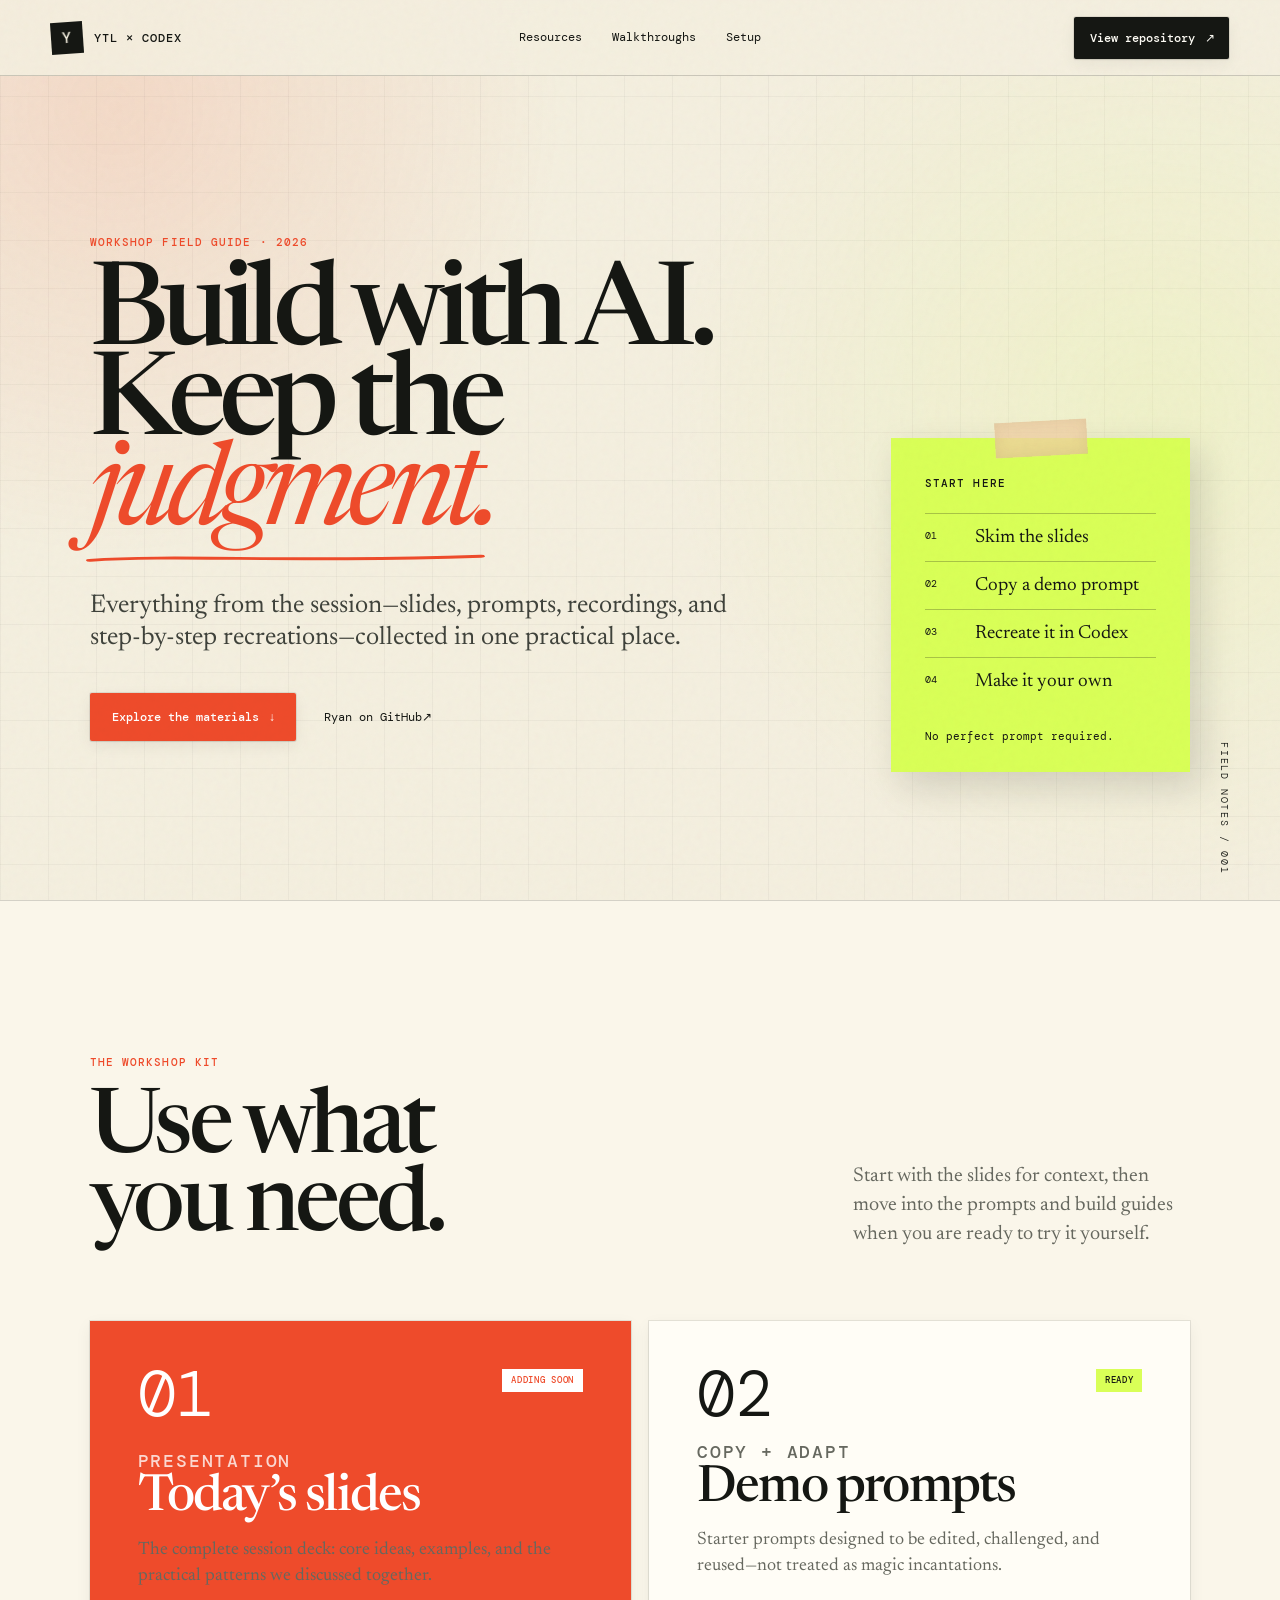
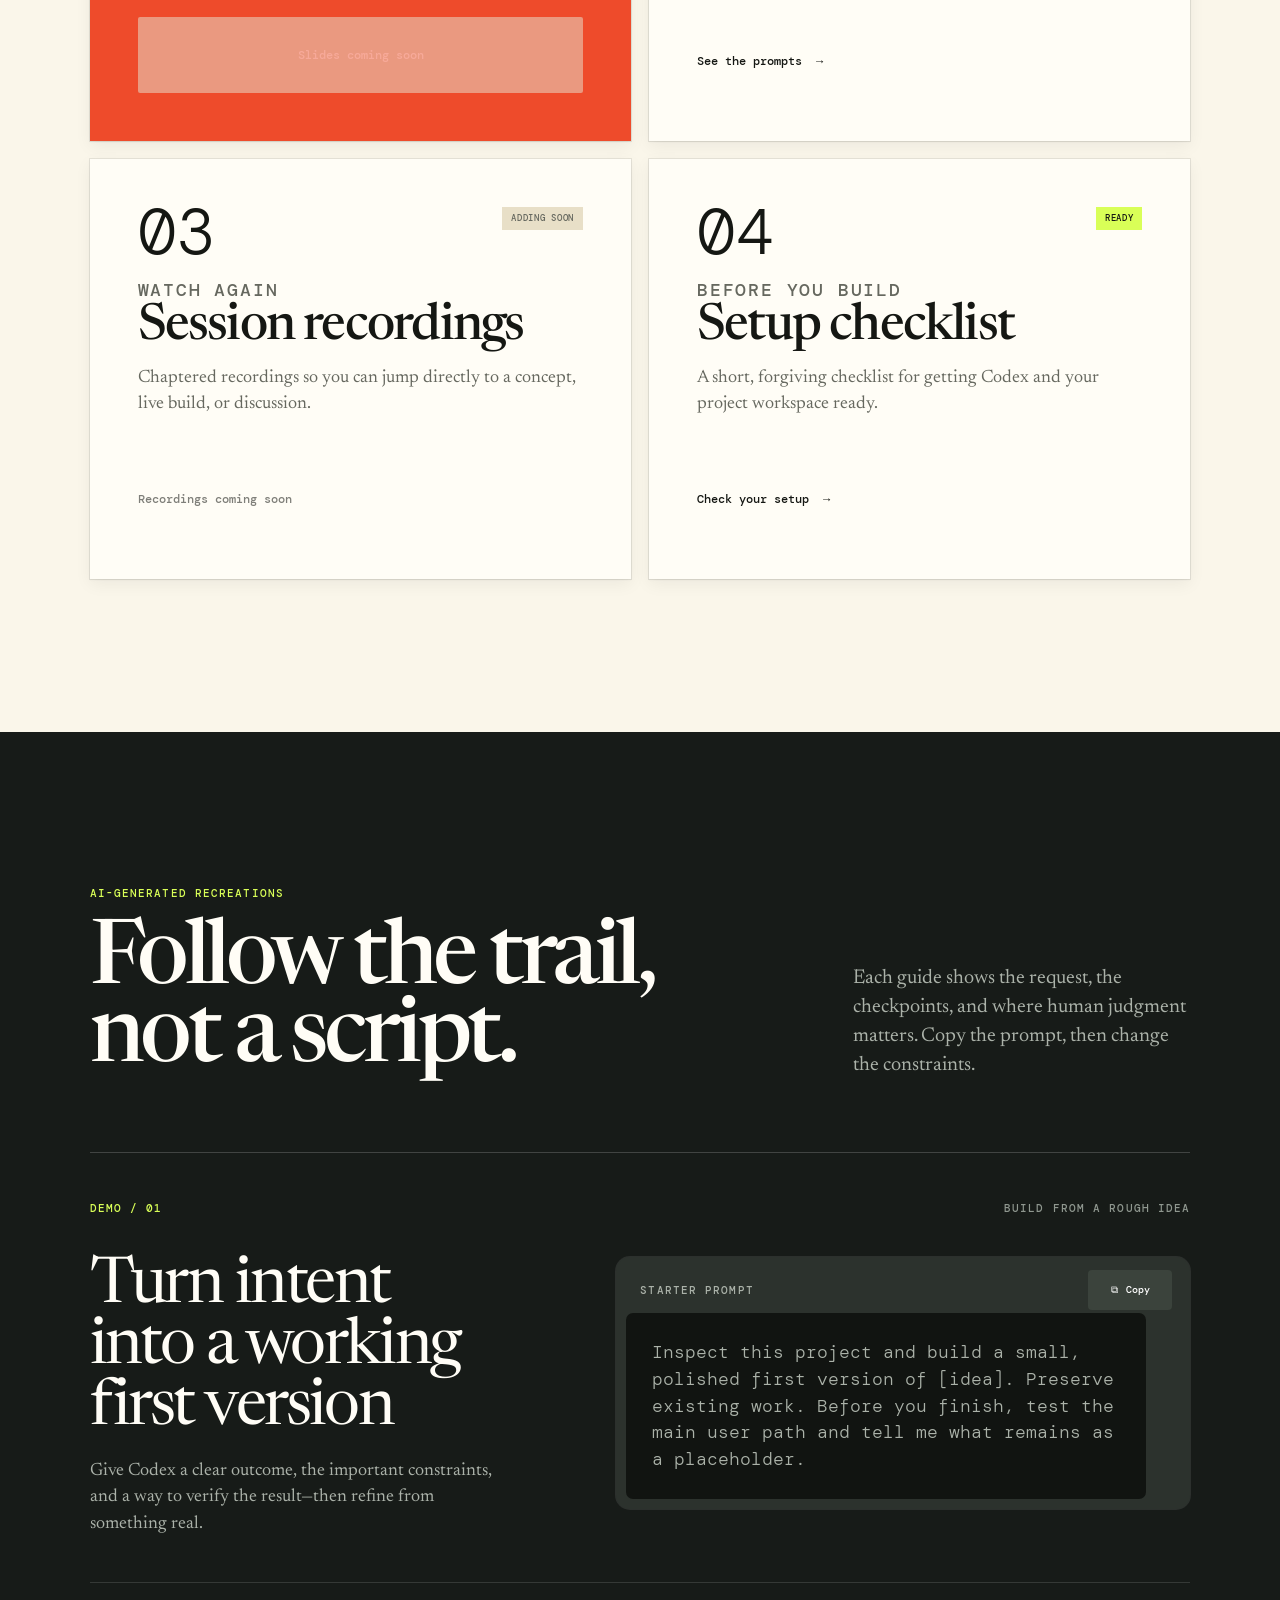
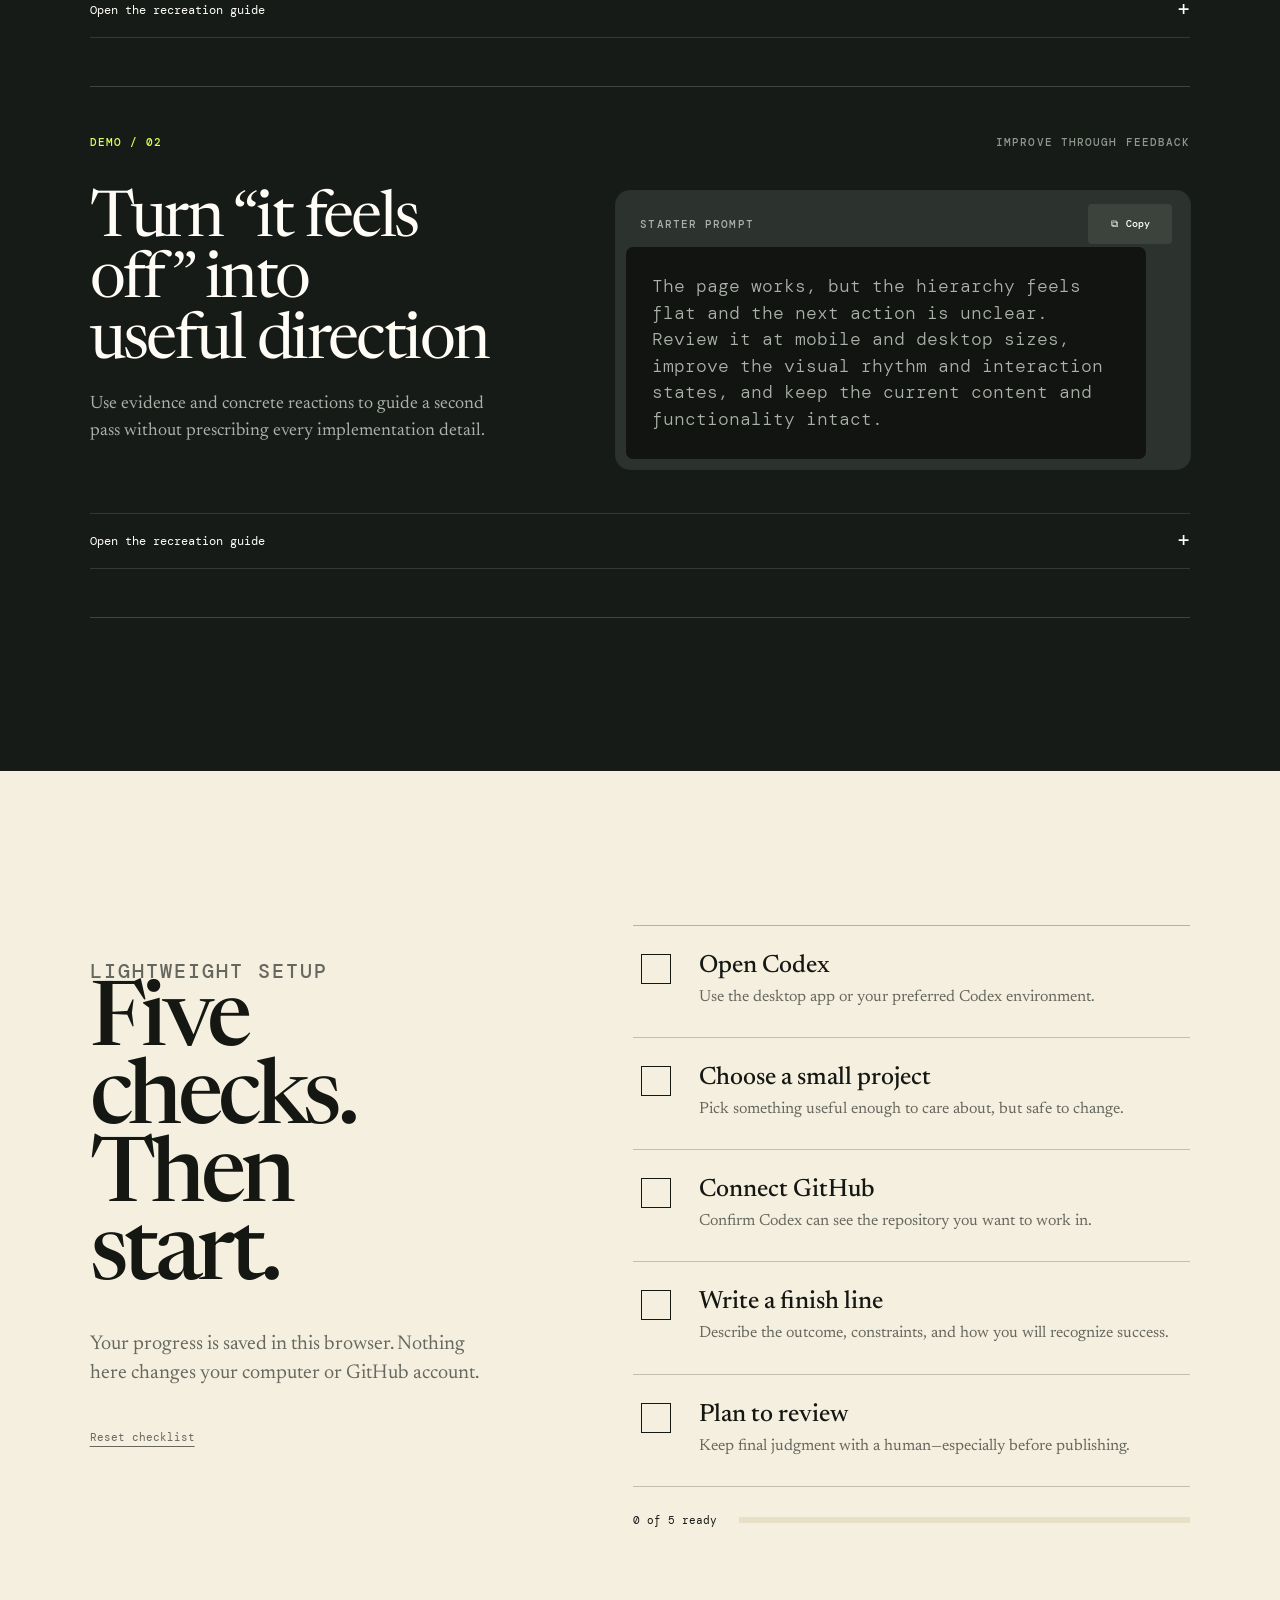
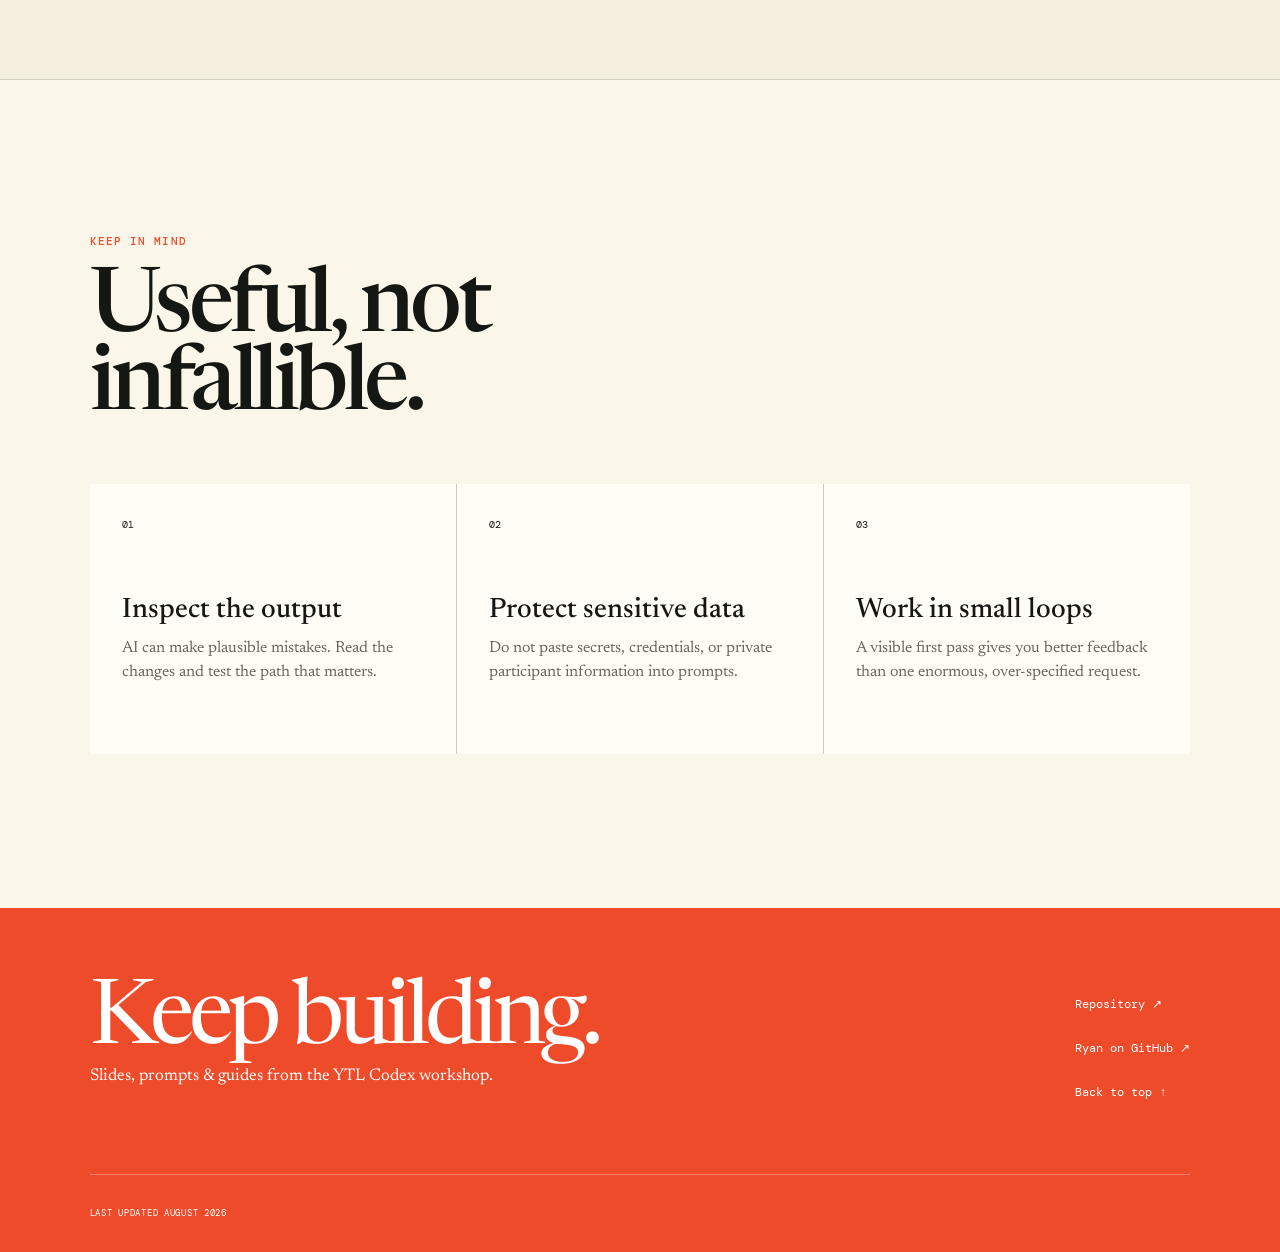
==== index.html @ e5cfec80 "Publish workshop resource hub Add the responsive GitHub Pages site, interactive tutorial guides, set" ====
<!doctype html>
<html lang="en">
  <head>
    <meta charset="utf-8" />
    <meta name="viewport" content="width=device-width, initial-scale=1" />
    <meta name="theme-color" content="#f4efdf" />
    <meta
      name="description"
      content="Slides, prompts, recordings, and AI-generated walkthroughs from the YTL Codex workshop."
    />
    <meta property="og:title" content="YTL × Codex — Workshop Field Guide" />
    <meta
      property="og:description"
      content="Everything from the workshop, collected in one practical field guide."
    />
    <meta property="og:type" content="website" />
    <title>YTL × Codex — Workshop Field Guide</title>
    <link rel="preconnect" href="https://fonts.googleapis.com" />
    <link rel="preconnect" href="https://fonts.gstatic.com" crossorigin />
    <link
      href="https://fonts.googleapis.com/css2?family=DM+Mono:wght@300;400;500&family=Newsreader:opsz,wght@6..72,400;6..72,500;6..72,600&display=swap"
      rel="stylesheet"
    />
    <link rel="stylesheet" href="styles.css" />
    <script src="script.js" defer></script>
  </head>
  <body>
    <a class="skip-link" href="#main">Skip to resources</a>
    <div class="grain" aria-hidden="true"></div>

    <header class="site-header">
      <a class="wordmark" href="#top" aria-label="YTL Codex workshop home">
        <span class="wordmark-mark" aria-hidden="true">Y</span>
        <span>YTL × CODEX</span>
      </a>
      <nav aria-label="Primary navigation">
        <a href="#resources">Resources</a>
        <a href="#walkthroughs">Walkthroughs</a>
        <a href="#setup">Setup</a>
      </nav>
      <a
        class="button button-small button-ink"
        href="https://github.com/kairosiann/ytl-chatgpt-tutorial"
        target="_blank"
        rel="noreferrer"
      >
        View repository <span aria-hidden="true">↗</span>
      </a>
    </header>

    <main id="main">
      <section class="hero" id="top" aria-labelledby="hero-title">
        <div class="hero-copy">
          <p class="eyebrow reveal">Workshop field guide · 2026</p>
          <h1 id="hero-title" class="reveal reveal-delay-1">
            Build with AI.<br />Keep the <em>judgment.</em>
          </h1>
          <p class="hero-intro reveal reveal-delay-2">
            Everything from the session—slides, prompts, recordings, and
            step-by-step recreations—collected in one practical place.
          </p>
          <div class="hero-actions reveal reveal-delay-3">
            <a class="button button-accent" href="#resources">
              Explore the materials <span aria-hidden="true">↓</span>
            </a>
            <a
              class="text-link"
              href="https://github.com/kairosiann"
              target="_blank"
              rel="noreferrer"
            >
              Ryan on GitHub <span aria-hidden="true">↗</span>
            </a>
          </div>
        </div>

        <aside class="hero-note reveal reveal-delay-2" aria-label="How to use this guide">
          <div class="tape" aria-hidden="true"></div>
          <p class="note-label">Start here</p>
          <ol>
            <li><span>01</span> Skim the slides</li>
            <li><span>02</span> Copy a demo prompt</li>
            <li><span>03</span> Recreate it in Codex</li>
            <li><span>04</span> Make it your own</li>
          </ol>
          <p class="note-foot">No perfect prompt required.</p>
        </aside>
      </section>

      <section class="resource-section section" id="resources" aria-labelledby="resources-title">
        <div class="section-heading">
          <div>
            <p class="eyebrow">The workshop kit</p>
            <h2 id="resources-title">Use what you need.</h2>
          </div>
          <p>
            Start with the slides for context, then move into the prompts and
            build guides when you are ready to try it yourself.
          </p>
        </div>

        <div class="resource-grid">
          <article class="resource-card resource-card-featured">
            <div class="card-topline">
              <span class="resource-number">01</span>
              <span class="status status-soon">Adding soon</span>
            </div>
            <div>
              <p class="card-kicker">Presentation</p>
              <h3>Today’s slides</h3>
              <p>
                The complete session deck: core ideas, examples, and the
                practical patterns we discussed together.
              </p>
            </div>
            <span class="button button-disabled" aria-disabled="true">
              Slides coming soon
            </span>
          </article>

          <article class="resource-card">
            <div class="card-topline">
              <span class="resource-number">02</span>
              <span class="status status-ready">Ready</span>
            </div>
            <div>
              <p class="card-kicker">Copy + adapt</p>
              <h3>Demo prompts</h3>
              <p>
                Starter prompts designed to be edited, challenged, and reused—not
                treated as magic incantations.
              </p>
            </div>
            <a class="card-link" href="#walkthroughs">
              See the prompts <span aria-hidden="true">→</span>
            </a>
          </article>

          <article class="resource-card">
            <div class="card-topline">
              <span class="resource-number">03</span>
              <span class="status status-soon">Adding soon</span>
            </div>
            <div>
              <p class="card-kicker">Watch again</p>
              <h3>Session recordings</h3>
              <p>
                Chaptered recordings so you can jump directly to a concept,
                live build, or discussion.
              </p>
            </div>
            <span class="card-link card-link-disabled" aria-disabled="true">
              Recordings coming soon
            </span>
          </article>

          <article class="resource-card">
            <div class="card-topline">
              <span class="resource-number">04</span>
              <span class="status status-ready">Ready</span>
            </div>
            <div>
              <p class="card-kicker">Before you build</p>
              <h3>Setup checklist</h3>
              <p>
                A short, forgiving checklist for getting Codex and your project
                workspace ready.
              </p>
            </div>
            <a class="card-link" href="#setup">
              Check your setup <span aria-hidden="true">→</span>
            </a>
          </article>
        </div>
      </section>

      <section class="walkthrough-section section" id="walkthroughs" aria-labelledby="walkthrough-title">
        <div class="section-heading section-heading-light">
          <div>
            <p class="eyebrow">AI-generated recreations</p>
            <h2 id="walkthrough-title">Follow the trail,<br />not a script.</h2>
          </div>
          <p>
            Each guide shows the request, the checkpoints, and where human
            judgment matters. Copy the prompt, then change the constraints.
          </p>
        </div>

        <div class="demo-list">
          <article class="demo-card">
            <div class="demo-meta">
              <span class="demo-index">DEMO / 01</span>
              <span>Build from a rough idea</span>
            </div>
            <div class="demo-content">
              <div>
                <h3>Turn intent into a working first version</h3>
                <p>
                  Give Codex a clear outcome, the important constraints, and a
                  way to verify the result—then refine from something real.
                </p>
              </div>
              <div class="prompt-box">
                <div class="prompt-box-head">
                  <span>Starter prompt</span>
                  <button class="copy-button" type="button" data-copy-target="prompt-1">
                    <span class="copy-icon copy-icon-default" aria-hidden="true">⧉</span>
                    <span class="copy-icon copy-icon-success" aria-hidden="true">✓</span>
                    <span class="copy-label">Copy</span>
                  </button>
                </div>
                <p id="prompt-1">Inspect this project and build a small, polished first version of [idea]. Preserve existing work. Before you finish, test the main user path and tell me what remains as a placeholder.</p>
              </div>
            </div>
            <details>
              <summary>Open the recreation guide <span aria-hidden="true">+</span></summary>
              <ol class="steps">
                <li><span>01</span><div><strong>Define the finish line.</strong><p>Name one user, one useful outcome, and one testable main path.</p></div></li>
                <li><span>02</span><div><strong>Let Codex inspect first.</strong><p>Ask it to understand the current project before proposing changes.</p></div></li>
                <li><span>03</span><div><strong>Review the first version.</strong><p>React to what is visible: hierarchy, missing states, tone, and friction.</p></div></li>
                <li><span>04</span><div><strong>Verify, then keep moving.</strong><p>Run the relevant checks and record what still needs real content.</p></div></li>
              </ol>
            </details>
          </article>

          <article class="demo-card">
            <div class="demo-meta">
              <span class="demo-index">DEMO / 02</span>
              <span>Improve through feedback</span>
            </div>
            <div class="demo-content">
              <div>
                <h3>Turn “it feels off” into useful direction</h3>
                <p>
                  Use evidence and concrete reactions to guide a second pass
                  without prescribing every implementation detail.
                </p>
              </div>
              <div class="prompt-box">
                <div class="prompt-box-head">
                  <span>Starter prompt</span>
                  <button class="copy-button" type="button" data-copy-target="prompt-2">
                    <span class="copy-icon copy-icon-default" aria-hidden="true">⧉</span>
                    <span class="copy-icon copy-icon-success" aria-hidden="true">✓</span>
                    <span class="copy-label">Copy</span>
                  </button>
                </div>
                <p id="prompt-2">The page works, but the hierarchy feels flat and the next action is unclear. Review it at mobile and desktop sizes, improve the visual rhythm and interaction states, and keep the current content and functionality intact.</p>
              </div>
            </div>
            <details>
              <summary>Open the recreation guide <span aria-hidden="true">+</span></summary>
              <ol class="steps">
                <li><span>01</span><div><strong>Name the reaction.</strong><p>Describe what feels slow, unclear, crowded, or visually weak.</p></div></li>
                <li><span>02</span><div><strong>Protect what already works.</strong><p>State which content, behavior, and decisions must remain intact.</p></div></li>
                <li><span>03</span><div><strong>Ask for comparison.</strong><p>Have Codex summarize meaningful before-and-after changes.</p></div></li>
                <li><span>04</span><div><strong>Check edge cases.</strong><p>Review keyboard use, reduced motion, narrow screens, and empty states.</p></div></li>
              </ol>
            </details>
          </article>
        </div>
      </section>

      <section class="setup-section section" id="setup" aria-labelledby="setup-title">
        <div class="setup-intro">
          <p class="eyebrow">Lightweight setup</p>
          <h2 id="setup-title">Five checks.<br />Then start.</h2>
          <p>
            Your progress is saved in this browser. Nothing here changes your
            computer or GitHub account.
          </p>
          <button class="reset-button" type="button" id="reset-checklist">Reset checklist</button>
        </div>

        <div class="checklist" aria-label="Workshop setup checklist">
          <label class="check-item">
            <input type="checkbox" data-check="codex" />
            <span class="custom-check" aria-hidden="true"></span>
            <span><strong>Open Codex</strong><small>Use the desktop app or your preferred Codex environment.</small></span>
          </label>
          <label class="check-item">
            <input type="checkbox" data-check="project" />
            <span class="custom-check" aria-hidden="true"></span>
            <span><strong>Choose a small project</strong><small>Pick something useful enough to care about, but safe to change.</small></span>
          </label>
          <label class="check-item">
            <input type="checkbox" data-check="git" />
            <span class="custom-check" aria-hidden="true"></span>
            <span><strong>Connect GitHub</strong><small>Confirm Codex can see the repository you want to work in.</small></span>
          </label>
          <label class="check-item">
            <input type="checkbox" data-check="goal" />
            <span class="custom-check" aria-hidden="true"></span>
            <span><strong>Write a finish line</strong><small>Describe the outcome, constraints, and how you will recognize success.</small></span>
          </label>
          <label class="check-item">
            <input type="checkbox" data-check="review" />
            <span class="custom-check" aria-hidden="true"></span>
            <span><strong>Plan to review</strong><small>Keep final judgment with a human—especially before publishing.</small></span>
          </label>
          <div class="check-progress" aria-live="polite">
            <span id="progress-label">0 of 5 ready</span>
            <div class="progress-track" aria-hidden="true"><span id="progress-bar"></span></div>
          </div>
        </div>
      </section>

      <section class="notes-section section" aria-labelledby="notes-title">
        <div class="section-heading">
          <div>
            <p class="eyebrow">Keep in mind</p>
            <h2 id="notes-title">Useful, not infallible.</h2>
          </div>
        </div>
        <div class="notes-grid">
          <article>
            <span>01</span>
            <h3>Inspect the output</h3>
            <p>AI can make plausible mistakes. Read the changes and test the path that matters.</p>
          </article>
          <article>
            <span>02</span>
            <h3>Protect sensitive data</h3>
            <p>Do not paste secrets, credentials, or private participant information into prompts.</p>
          </article>
          <article>
            <span>03</span>
            <h3>Work in small loops</h3>
            <p>A visible first pass gives you better feedback than one enormous, over-specified request.</p>
          </article>
        </div>
      </section>
    </main>

    <footer>
      <div>
        <p class="footer-title">Keep building.</p>
        <p>Slides, prompts &amp; guides from the YTL Codex workshop.</p>
      </div>
      <div class="footer-links">
        <a href="https://github.com/kairosiann/ytl-chatgpt-tutorial" target="_blank" rel="noreferrer">Repository ↗</a>
        <a href="https://github.com/kairosiann" target="_blank" rel="noreferrer">Ryan on GitHub ↗</a>
        <a href="#top">Back to top ↑</a>
      </div>
      <p class="footer-meta">Last updated <span id="last-updated">August 2026</span></p>
    </footer>
  </body>
</html>
---- styles.css ----
:root {
  --paper: #f4efdf;
  --paper-deep: #e8dfc7;
  --ink: #151713;
  --muted: #66685f;
  --vermillion: #ee4b2b;
  --acid: #d9ff57;
  --chalk: #fffdf6;
  --night: #171b18;
  --night-soft: #242a25;
  --serif: "Newsreader", Georgia, serif;
  --mono: "DM Mono", "Courier New", monospace;
  --shadow-small: 0 0 0 1px rgba(0, 0, 0, 0.08), 0 1px 2px rgba(0, 0, 0, 0.06), 0 5px 16px rgba(0, 0, 0, 0.06);
  --shadow-medium: 0 0 0 1px rgba(0, 0, 0, 0.08), 0 3px 6px rgba(0, 0, 0, 0.06), 0 18px 50px rgba(0, 0, 0, 0.09);
}

* { box-sizing: border-box; }

html {
  scroll-behavior: smooth;
  -webkit-font-smoothing: antialiased;
  -moz-osx-font-smoothing: grayscale;
}

body {
  margin: 0;
  overflow-x: hidden;
  background: var(--paper);
  color: var(--ink);
  font-family: var(--serif);
}

body::before {
  position: fixed;
  inset: 0;
  z-index: -2;
  background:
    radial-gradient(circle at 9% 12%, rgba(238, 75, 43, 0.13), transparent 28rem),
    radial-gradient(circle at 90% 46%, rgba(217, 255, 87, 0.16), transparent 30rem),
    linear-gradient(rgba(21, 23, 19, 0.035) 1px, transparent 1px),
    linear-gradient(90deg, rgba(21, 23, 19, 0.035) 1px, transparent 1px);
  background-size: auto, auto, 48px 48px, 48px 48px;
  content: "";
}

.grain {
  position: fixed;
  inset: 0;
  z-index: 100;
  pointer-events: none;
  opacity: 0.19;
  background-image: url("data:image/svg+xml,%3Csvg viewBox='0 0 180 180' xmlns='http://www.w3.org/2000/svg'%3E%3Cfilter id='n'%3E%3CfeTurbulence type='fractalNoise' baseFrequency='.8' numOctaves='4' stitchTiles='stitch'/%3E%3C/filter%3E%3Crect width='100%25' height='100%25' filter='url(%23n)' opacity='.17'/%3E%3C/svg%3E");
  mix-blend-mode: multiply;
}

a { color: inherit; }

button, a { -webkit-tap-highlight-color: transparent; }

button { font: inherit; }

h1, h2, h3 { text-wrap: balance; }

p, li, small { text-wrap: pretty; }

.skip-link {
  position: fixed;
  top: 12px;
  left: 12px;
  z-index: 200;
  padding: 12px 16px;
  transform: translateY(-150%);
  background: var(--acid);
  color: var(--ink);
  font: 500 12px/1 var(--mono);
  text-decoration: none;
  transition-property: transform;
  transition-duration: 160ms;
}

.skip-link:focus { transform: translateY(0); }

.site-header {
  position: sticky;
  top: 0;
  z-index: 90;
  display: grid;
  grid-template-columns: 1fr auto 1fr;
  align-items: center;
  gap: 24px;
  min-height: 76px;
  padding: 12px clamp(20px, 4vw, 64px);
  border-bottom: 1px solid rgba(21, 23, 19, 0.18);
  background: rgba(244, 239, 223, 0.9);
  backdrop-filter: blur(18px);
}

.wordmark {
  display: inline-flex;
  align-items: center;
  gap: 11px;
  justify-self: start;
  min-height: 44px;
  font: 500 12px/1 var(--mono);
  letter-spacing: 0.08em;
  text-decoration: none;
}

.wordmark-mark {
  display: grid;
  width: 32px;
  height: 32px;
  place-items: center;
  background: var(--ink);
  color: var(--paper);
  font-size: 15px;
  transform: rotate(-4deg);
}

nav { display: flex; gap: 30px; }

nav a,
.footer-links a,
.text-link,
.card-link {
  position: relative;
  min-height: 44px;
  display: inline-flex;
  align-items: center;
  font: 400 12px/1.2 var(--mono);
  text-decoration: none;
}

nav a::after,
.text-link::after,
.footer-links a::after {
  position: absolute;
  right: 0;
  bottom: 8px;
  left: 0;
  height: 1px;
  transform: scaleX(0);
  transform-origin: right;
  background: currentColor;
  content: "";
  transition-property: transform;
  transition-duration: 200ms;
  transition-timing-function: cubic-bezier(0.2, 0, 0, 1);
}

nav a:hover::after,
.text-link:hover::after,
.footer-links a:hover::after {
  transform: scaleX(1);
  transform-origin: left;
}

.site-header > .button { justify-self: end; }

.button {
  display: inline-flex;
  min-height: 48px;
  align-items: center;
  justify-content: center;
  gap: 10px;
  padding: 0 20px 0 22px;
  border: 0;
  border-radius: 2px;
  font: 500 12px/1 var(--mono);
  text-decoration: none;
  box-shadow: var(--shadow-small);
  transition-property: scale, transform, background-color, box-shadow;
  transition-duration: 160ms;
  transition-timing-function: cubic-bezier(0.2, 0, 0, 1);
}

.button:hover { transform: translateY(-2px); box-shadow: var(--shadow-medium); }
.button:active { scale: 0.96; }
.button-small { min-height: 42px; padding-inline: 16px 14px; }
.button-ink { background: var(--ink); color: var(--chalk); }
.button-accent { background: var(--vermillion); color: white; }

.button-disabled {
  cursor: not-allowed;
  opacity: 0.52;
  background: #e6e0cf;
  box-shadow: none;
}

.button-disabled:hover { transform: none; box-shadow: none; }

.hero {
  position: relative;
  display: grid;
  grid-template-columns: minmax(0, 1.4fr) minmax(280px, 0.6fr);
  gap: clamp(52px, 8vw, 140px);
  align-items: center;
  width: min(1450px, 100%);
  min-height: calc(100svh - 76px);
  margin: 0 auto;
  padding: clamp(72px, 10vw, 142px) clamp(24px, 7vw, 108px);
}

.hero::after {
  position: absolute;
  right: clamp(20px, 4vw, 64px);
  bottom: 25px;
  font: 300 10px/1 var(--mono);
  letter-spacing: 0.18em;
  content: "FIELD NOTES / 001";
  writing-mode: vertical-rl;
}

.eyebrow,
.card-kicker,
.note-label,
.demo-meta,
.prompt-box-head {
  font: 500 11px/1.3 var(--mono);
  letter-spacing: 0.1em;
  text-transform: uppercase;
}

.eyebrow { margin: 0 0 24px; color: var(--vermillion); }

h1 {
  max-width: 940px;
  margin: 0;
  font-size: clamp(68px, 9vw, 152px);
  font-weight: 500;
  letter-spacing: -0.065em;
  line-height: 0.78;
}

h1 em {
  position: relative;
  color: var(--vermillion);
  font-weight: 400;
}

h1 em::after {
  position: absolute;
  right: 2%;
  bottom: -0.08em;
  left: -1%;
  height: 0.1em;
  background: url("data:image/svg+xml,%3Csvg viewBox='0 0 400 30' preserveAspectRatio='none' xmlns='http://www.w3.org/2000/svg'%3E%3Cpath d='M4 20C90 4 205 26 396 9' fill='none' stroke='%23ee4b2b' stroke-width='8' stroke-linecap='round'/%3E%3C/svg%3E") center/100% 100% no-repeat;
  content: "";
}

.hero-intro {
  max-width: 660px;
  margin: 48px 0 0;
  color: #3f423b;
  font-size: clamp(20px, 2vw, 30px);
  line-height: 1.25;
}

.hero-actions { display: flex; align-items: center; gap: 28px; margin-top: 38px; }

.hero-note {
  position: relative;
  align-self: end;
  max-width: 380px;
  padding: 38px 34px 28px;
  transform: rotate(2deg);
  background: var(--acid);
  box-shadow: 10px 14px 35px rgba(21, 23, 19, 0.15);
}

.tape {
  position: absolute;
  top: -17px;
  left: 50%;
  width: 92px;
  height: 35px;
  transform: translateX(-50%) rotate(-3deg);
  background: rgba(240, 207, 163, 0.76);
  box-shadow: inset 0 0 15px rgba(117, 84, 48, 0.12);
}

.note-label { margin: 0 0 22px; }
.hero-note ol { margin: 0; padding: 0; list-style: none; }
.hero-note li { display: grid; grid-template-columns: 38px 1fr; gap: 12px; padding: 14px 0; border-top: 1px solid rgba(21, 23, 19, 0.25); font-size: 19px; }
.hero-note li span { padding-top: 3px; font: 400 10px/1 var(--mono); }
.note-foot { margin: 24px 0 0; font: 400 11px/1.4 var(--mono); }

.reveal { animation: reveal-up 700ms cubic-bezier(0.16, 1, 0.3, 1) both; }
.reveal-delay-1 { animation-delay: 90ms; }
.reveal-delay-2 { animation-delay: 180ms; }
.reveal-delay-3 { animation-delay: 270ms; }

@keyframes reveal-up {
  from { opacity: 0; transform: translateY(18px); filter: blur(4px); }
  to { opacity: 1; transform: translateY(0); filter: blur(0); }
}

.section { padding: clamp(90px, 12vw, 180px) clamp(24px, 7vw, 108px); }

.section-heading {
  display: grid;
  grid-template-columns: minmax(0, 1fr) minmax(280px, 0.48fr);
  gap: 60px;
  align-items: end;
  max-width: 1320px;
  margin: 0 auto 72px;
}

.section-heading h2,
.setup-intro h2 {
  margin: 0;
  font-size: clamp(54px, 7vw, 106px);
  font-weight: 500;
  letter-spacing: -0.05em;
  line-height: 0.87;
}

.section-heading > p,
.setup-intro > p {
  margin: 0;
  color: var(--muted);
  font-size: 20px;
  line-height: 1.45;
}

.resource-section { background: rgba(255, 253, 246, 0.5); border-top: 1px solid rgba(21, 23, 19, 0.16); }

.resource-grid {
  display: grid;
  grid-template-columns: repeat(2, minmax(0, 1fr));
  gap: 18px;
  max-width: 1320px;
  margin: 0 auto;
}

.resource-card {
  display: grid;
  min-height: 420px;
  padding: clamp(28px, 4vw, 48px);
  background: var(--chalk);
  box-shadow: var(--shadow-small);
  transition-property: transform, box-shadow;
  transition-duration: 220ms;
  transition-timing-function: cubic-bezier(0.2, 0, 0, 1);
}

.resource-card:hover { transform: translateY(-4px); box-shadow: var(--shadow-medium); }
.resource-card-featured { background: var(--vermillion); color: white; }
.resource-card-featured .card-kicker, .resource-card-featured p { color: rgba(255, 255, 255, 0.78); }
.resource-card-featured .status-soon { background: white; color: var(--vermillion); }

.card-topline { display: flex; align-items: start; justify-content: space-between; gap: 16px; }
.resource-number { font: 300 clamp(40px, 5vw, 64px)/0.8 var(--mono); }
.status { padding: 7px 9px; font: 500 9px/1 var(--mono); letter-spacing: 0.08em; text-transform: uppercase; }
.status-ready { background: var(--acid); color: var(--ink); }
.status-soon { background: var(--paper-deep); color: var(--muted); }
.card-kicker { margin: auto 0 14px; color: var(--vermillion); }
.resource-card h3 { max-width: 500px; margin: 0 0 14px; font-size: clamp(34px, 4vw, 56px); font-weight: 500; letter-spacing: -0.035em; line-height: 0.95; }
.resource-card p { max-width: 540px; margin: 0; color: var(--muted); font-size: 18px; line-height: 1.45; }
.card-link { justify-self: start; margin-top: 32px; gap: 14px; font-weight: 500; }
.card-link span { transition-property: transform; transition-duration: 160ms; }
.card-link:hover span { transform: translateX(5px); }
.card-link-disabled { cursor: not-allowed; opacity: 0.55; }

.walkthrough-section { background: var(--night); color: var(--chalk); }
.section-heading-light > p { color: #abb2a9; }
.section-heading-light .eyebrow { color: var(--acid); }

.demo-list { max-width: 1320px; margin: 0 auto; }

.demo-card { padding: 48px 0; border-top: 1px solid rgba(255, 255, 255, 0.18); }
.demo-card:last-child { border-bottom: 1px solid rgba(255, 255, 255, 0.18); }
.demo-meta { display: flex; justify-content: space-between; gap: 20px; margin-bottom: 42px; color: #8f978f; }
.demo-index { color: var(--acid); }
.demo-content { display: grid; grid-template-columns: 0.85fr 1.15fr; gap: clamp(40px, 8vw, 140px); align-items: start; }
.demo-content h3 { max-width: 560px; margin: 0 0 18px; font-size: clamp(38px, 5vw, 68px); font-weight: 400; letter-spacing: -0.04em; line-height: 0.95; }
.demo-content > div > p { max-width: 520px; margin: 0; color: #abb2a9; font-size: 18px; line-height: 1.48; }

.prompt-box { padding: 10px; border-radius: 14px; background: #2c322d; box-shadow: 0 0 0 1px rgba(255, 255, 255, 0.09); }
.prompt-box-head { display: flex; min-height: 46px; align-items: center; justify-content: space-between; padding: 0 8px 0 14px; color: #abb2a9; }
.prompt-box > p { margin: 0; padding: 26px; border-radius: 7px; background: #111411; color: #e7e9e1; font: 300 14px/1.75 var(--mono); }

.copy-button {
  position: relative;
  display: inline-flex;
  min-width: 84px;
  min-height: 40px;
  align-items: center;
  justify-content: center;
  gap: 8px;
  padding: 0 12px;
  border: 0;
  border-radius: 4px;
  background: #3b433c;
  color: white;
  cursor: pointer;
  font: 500 10px/1 var(--mono);
  transition-property: scale, background-color;
  transition-duration: 150ms;
}

.copy-button:hover { background: #4b554c; }
.copy-button:active { scale: 0.96; }
.copy-icon { transition-property: opacity, scale, filter; transition-duration: 300ms; transition-timing-function: cubic-bezier(0.2, 0, 0, 1); }
.copy-icon-success { position: absolute; left: 15px; opacity: 0; scale: 0.25; filter: blur(4px); }
.copy-button.copied .copy-icon-default { opacity: 0; scale: 0.25; filter: blur(4px); }
.copy-button.copied .copy-icon-success { opacity: 1; scale: 1; filter: blur(0); }

details { margin-top: 44px; }
summary { display: flex; min-height: 56px; align-items: center; justify-content: space-between; border-top: 1px solid rgba(255, 255, 255, 0.13); border-bottom: 1px solid rgba(255, 255, 255, 0.13); cursor: pointer; font: 400 12px/1 var(--mono); list-style: none; }
summary::-webkit-details-marker { display: none; }
summary span { font-size: 22px; transition-property: transform; transition-duration: 180ms; }
details[open] summary span { transform: rotate(45deg); }
.steps { display: grid; grid-template-columns: repeat(4, minmax(0, 1fr)); gap: 1px; margin: 1px 0 0; padding: 0; background: rgba(255, 255, 255, 0.12); list-style: none; }
.steps li { display: grid; grid-template-columns: 28px 1fr; gap: 14px; min-height: 200px; padding: 28px 22px; background: var(--night); }
.steps li > span { padding-top: 4px; color: var(--acid); font: 400 10px/1 var(--mono); }
.steps strong { font-size: 20px; font-weight: 500; }
.steps p { margin: 10px 0 0; color: #9ca39c; font-size: 15px; line-height: 1.45; }

.setup-section { display: grid; grid-template-columns: minmax(280px, 0.7fr) minmax(0, 1fr); gap: clamp(70px, 12vw, 180px); align-items: start; max-width: 1536px; margin: 0 auto; }
.setup-intro { position: sticky; top: 132px; }
.setup-intro > p { max-width: 480px; margin-top: 32px; }
.reset-button { min-height: 44px; margin-top: 28px; padding: 0; border: 0; background: none; cursor: pointer; color: var(--muted); font: 400 11px/1 var(--mono); text-decoration: underline; text-underline-offset: 5px; }

.checklist { border-top: 1px solid rgba(21, 23, 19, 0.28); }
.check-item { position: relative; display: grid; grid-template-columns: 38px 1fr; gap: 20px; align-items: start; padding: 28px 8px; border-bottom: 1px solid rgba(21, 23, 19, 0.22); cursor: pointer; }
.check-item input { position: absolute; width: 1px; height: 1px; opacity: 0; }
.custom-check { display: grid; width: 30px; height: 30px; place-items: center; border: 1px solid var(--ink); transition-property: background-color, scale; transition-duration: 150ms; }
.custom-check::after { width: 7px; height: 13px; margin-top: -3px; transform: rotate(45deg) scale(0.25); border-right: 2px solid var(--ink); border-bottom: 2px solid var(--ink); opacity: 0; filter: blur(4px); content: ""; transition-property: opacity, scale, filter; transition-duration: 300ms; transition-timing-function: cubic-bezier(0.2, 0, 0, 1); }
.check-item:hover .custom-check { scale: 1.06; }
.check-item input:focus-visible + .custom-check { outline: 3px solid var(--vermillion); outline-offset: 3px; }
.check-item input:checked + .custom-check { background: var(--acid); }
.check-item input:checked + .custom-check::after { opacity: 1; scale: 1; filter: blur(0); }
.check-item strong { display: block; margin-bottom: 7px; font-size: 25px; font-weight: 500; }
.check-item small { display: block; color: var(--muted); font-size: 16px; line-height: 1.45; }
.check-progress { display: grid; grid-template-columns: auto 1fr; gap: 22px; align-items: center; margin-top: 28px; font: 400 11px/1 var(--mono); }
.progress-track { height: 6px; overflow: hidden; background: var(--paper-deep); }
.progress-track span { display: block; width: 0; height: 100%; background: var(--vermillion); transition-property: width; transition-duration: 300ms; transition-timing-function: cubic-bezier(0.2, 0, 0, 1); }

.notes-section { border-top: 1px solid rgba(21, 23, 19, 0.16); background: rgba(255, 253, 246, 0.5); }
.notes-section .section-heading { margin-bottom: 56px; }
.notes-grid { display: grid; grid-template-columns: repeat(3, minmax(0, 1fr)); gap: 1px; max-width: 1320px; margin: 0 auto; background: rgba(21, 23, 19, 0.2); }
.notes-grid article { min-height: 270px; padding: 32px; background: var(--chalk); }
.notes-grid article > span { font: 400 10px/1 var(--mono); }
.notes-grid h3 { margin: 64px 0 12px; font-size: 28px; font-weight: 500; }
.notes-grid p { margin: 0; color: var(--muted); font-size: 16px; line-height: 1.5; }

footer { display: grid; grid-template-columns: 1fr auto; gap: 60px; padding: 74px clamp(24px, 7vw, 108px) 34px; background: var(--vermillion); color: white; }
.footer-title { margin: 0 0 6px; font-size: clamp(48px, 7vw, 98px); letter-spacing: -0.055em; line-height: 0.9; }
footer p { margin: 0; font-size: 17px; }
.footer-links { display: flex; flex-direction: column; align-items: start; justify-content: end; }
.footer-meta { grid-column: 1 / -1; padding-top: 34px; border-top: 1px solid rgba(255, 255, 255, 0.3); font: 400 9px/1 var(--mono); letter-spacing: 0.08em; text-transform: uppercase; }

:focus-visible { outline: 3px solid var(--acid); outline-offset: 4px; }

@media (max-width: 980px) {
  .site-header { grid-template-columns: 1fr auto; }
  .site-header nav { display: none; }
  .hero { grid-template-columns: 1fr; min-height: auto; }
  .hero-note { justify-self: end; width: min(380px, 85vw); margin-top: 30px; }
  .section-heading, .setup-section { grid-template-columns: 1fr; }
  .section-heading > p { max-width: 620px; }
  .demo-content { grid-template-columns: 1fr; }
  .steps { grid-template-columns: repeat(2, minmax(0, 1fr)); }
  .setup-intro { position: static; }
}

@media (max-width: 680px) {
  .site-header { min-height: 66px; padding-inline: 16px; }
  .site-header > .button { display: none; }
  .hero { min-height: calc(100svh - 66px); padding: 70px 20px 90px; }
  .hero::after { display: none; }
  h1 { font-size: clamp(62px, 20vw, 94px); }
  .hero-intro { margin-top: 38px; font-size: 21px; }
  .hero-actions { align-items: flex-start; flex-direction: column; gap: 12px; }
  .hero-note { justify-self: center; width: 92%; }
  .section { padding: 90px 20px; }
  .section-heading { gap: 28px; margin-bottom: 46px; }
  .section-heading h2, .setup-intro h2 { font-size: 56px; }
  .resource-grid, .notes-grid { grid-template-columns: 1fr; }
  .resource-card { min-height: 390px; }
  .demo-card { padding-block: 36px; }
  .demo-meta { align-items: flex-start; flex-direction: column; gap: 9px; }
  .prompt-box > p { padding: 22px 18px; font-size: 12px; }
  .steps { grid-template-columns: 1fr; }
  .steps li { min-height: 150px; }
  .check-item { padding-block: 24px; }
  .check-progress { grid-template-columns: 1fr; gap: 12px; }
  footer { grid-template-columns: 1fr; padding-inline: 20px; }
  .footer-links { justify-content: start; }
}

@media (prefers-reduced-motion: reduce) {
  html { scroll-behavior: auto; }
  *, *::before, *::after { animation-duration: 0.01ms !important; animation-iteration-count: 1 !important; transition-duration: 0.01ms !important; }
}
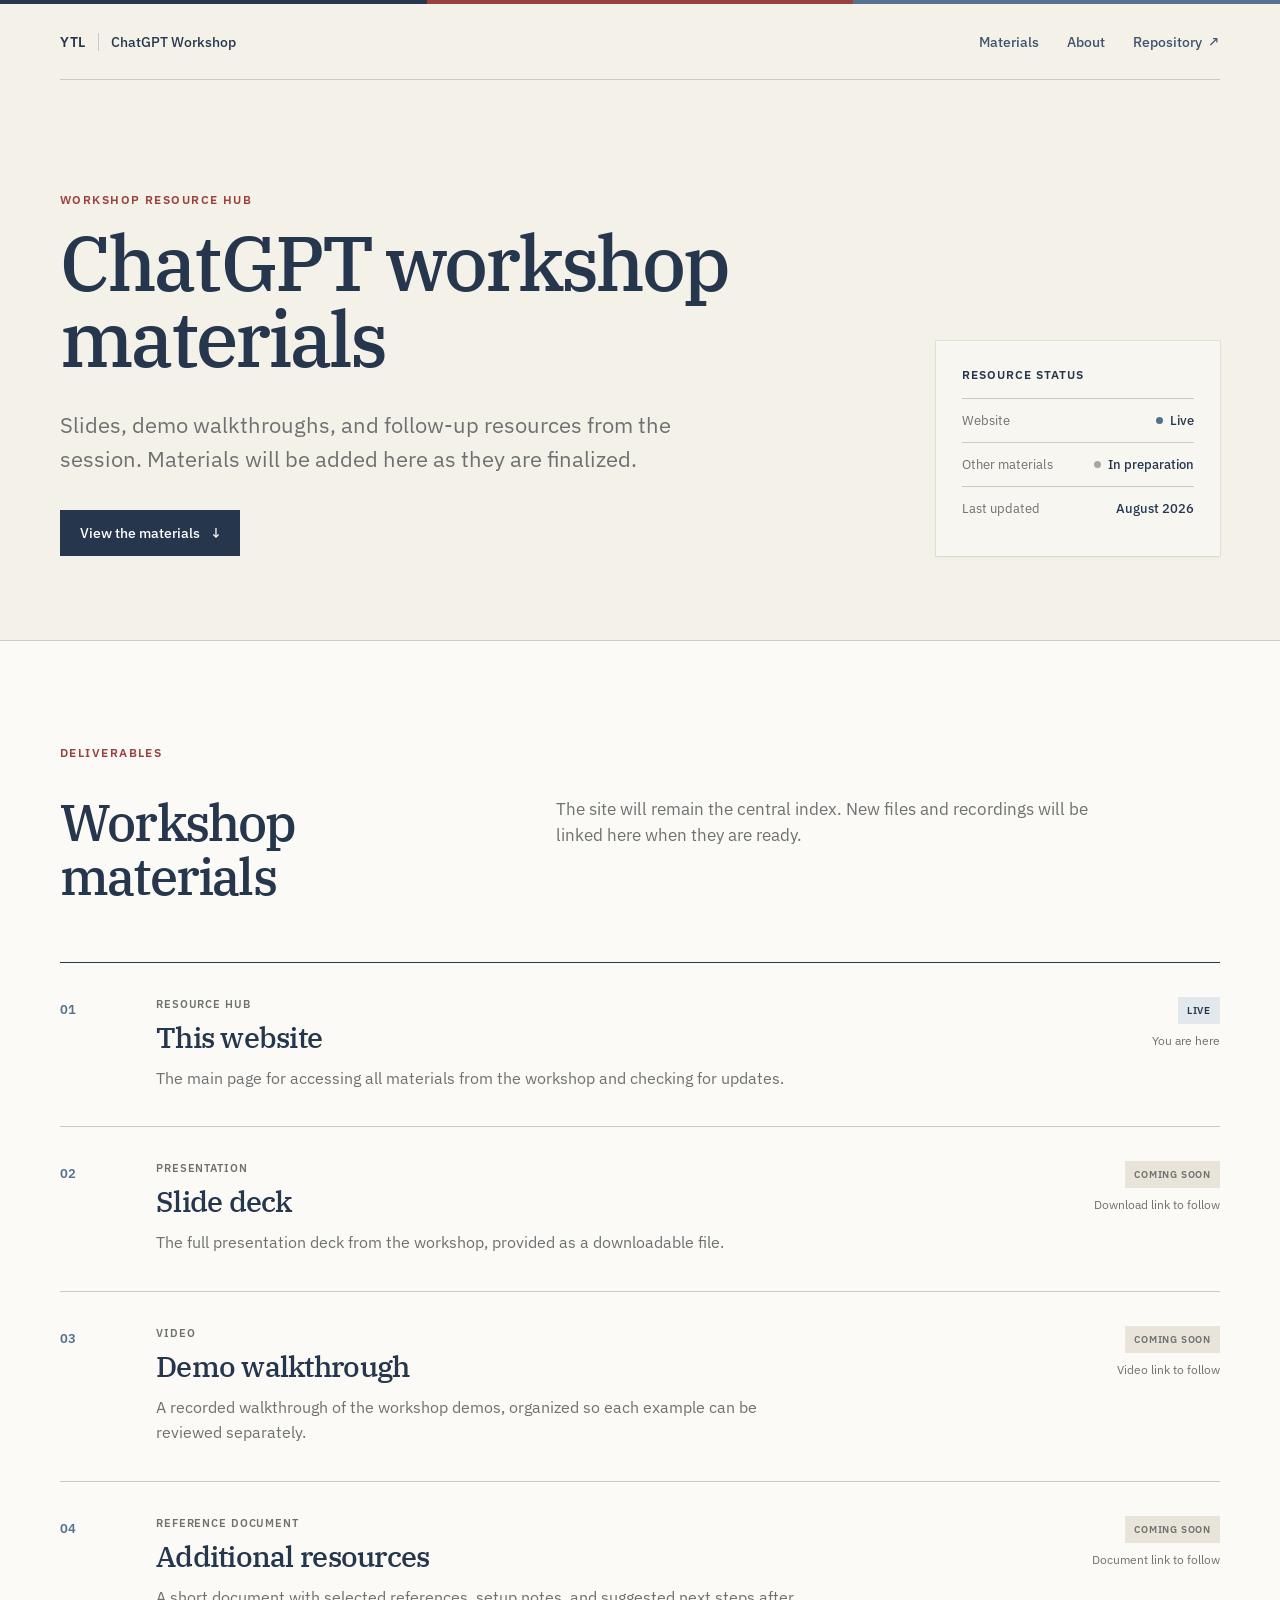
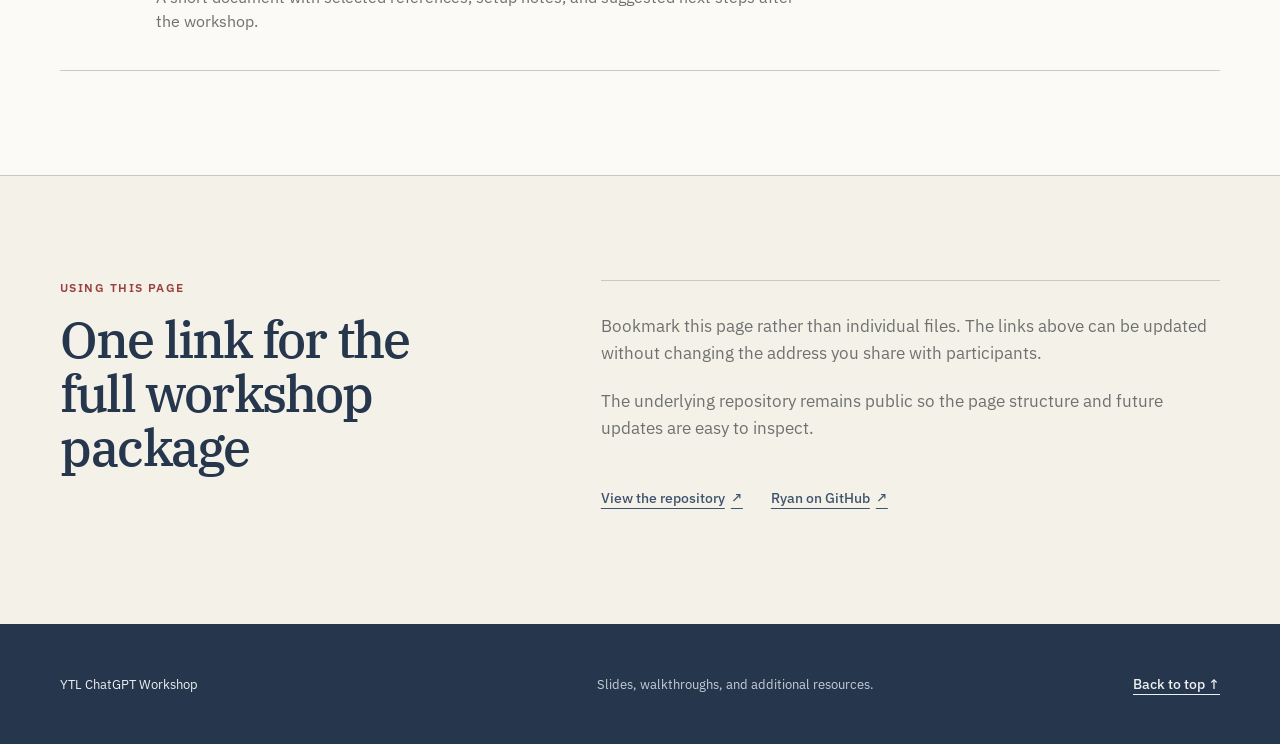
==== commit 9d3ce035: "Refine ChatGPT workshop resource page Replace the promotional visual treatment with a restrained US-" ====
--- a/index.html
+++ b/index.html
@@ -3,346 +3,194 @@
   <head>
     <meta charset="utf-8" />
     <meta name="viewport" content="width=device-width, initial-scale=1" />
-    <meta name="theme-color" content="#f4efdf" />
+    <meta name="theme-color" content="#f4f1e9" />
     <meta
       name="description"
-      content="Slides, prompts, recordings, and AI-generated walkthroughs from the YTL Codex workshop."
+      content="Slides, demo walkthroughs, and additional resources from the YTL ChatGPT workshop."
     />
-    <meta property="og:title" content="YTL × Codex — Workshop Field Guide" />
+    <meta property="og:title" content="YTL ChatGPT Workshop Resources" />
     <meta
       property="og:description"
-      content="Everything from the workshop, collected in one practical field guide."
+      content="Workshop materials, recordings, and follow-up resources in one place."
     />
     <meta property="og:type" content="website" />
-    <title>YTL × Codex — Workshop Field Guide</title>
+    <title>YTL ChatGPT Workshop Resources</title>
     <link rel="preconnect" href="https://fonts.googleapis.com" />
     <link rel="preconnect" href="https://fonts.gstatic.com" crossorigin />
     <link
-      href="https://fonts.googleapis.com/css2?family=DM+Mono:wght@300;400;500&family=Newsreader:opsz,wght@6..72,400;6..72,500;6..72,600&display=swap"
+      href="https://fonts.googleapis.com/css2?family=IBM+Plex+Sans:wght@400;500;600&family=IBM+Plex+Serif:wght@400;500&display=swap"
       rel="stylesheet"
     />
     <link rel="stylesheet" href="styles.css" />
-    <script src="script.js" defer></script>
   </head>
   <body>
-    <a class="skip-link" href="#main">Skip to resources</a>
-    <div class="grain" aria-hidden="true"></div>
+    <a class="skip-link" href="#materials">Skip to materials</a>
+
+    <div class="alliance-bar" aria-hidden="true">
+      <span></span><span></span><span></span>
+    </div>
 
     <header class="site-header">
-      <a class="wordmark" href="#top" aria-label="YTL Codex workshop home">
-        <span class="wordmark-mark" aria-hidden="true">Y</span>
-        <span>YTL × CODEX</span>
+      <a class="wordmark" href="#top" aria-label="YTL ChatGPT workshop home">
+        <span class="wordmark-initials">YTL</span>
+        <span class="wordmark-divider" aria-hidden="true"></span>
+        <span>ChatGPT Workshop</span>
       </a>
       <nav aria-label="Primary navigation">
-        <a href="#resources">Resources</a>
-        <a href="#walkthroughs">Walkthroughs</a>
-        <a href="#setup">Setup</a>
+        <a href="#materials">Materials</a>
+        <a href="#about">About</a>
+        <a
+          href="https://github.com/kairosiann/ytl-chatgpt-tutorial"
+          target="_blank"
+          rel="noreferrer"
+        >Repository <span aria-hidden="true">↗</span></a>
       </nav>
-      <a
-        class="button button-small button-ink"
-        href="https://github.com/kairosiann/ytl-chatgpt-tutorial"
-        target="_blank"
-        rel="noreferrer"
-      >
-        View repository <span aria-hidden="true">↗</span>
-      </a>
     </header>
 
-    <main id="main">
-      <section class="hero" id="top" aria-labelledby="hero-title">
+    <main id="top">
+      <section class="hero" aria-labelledby="page-title">
         <div class="hero-copy">
-          <p class="eyebrow reveal">Workshop field guide · 2026</p>
-          <h1 id="hero-title" class="reveal reveal-delay-1">
-            Build with AI.<br />Keep the <em>judgment.</em>
-          </h1>
-          <p class="hero-intro reveal reveal-delay-2">
-            Everything from the session—slides, prompts, recordings, and
-            step-by-step recreations—collected in one practical place.
+          <p class="eyebrow">Workshop resource hub</p>
+          <h1 id="page-title">ChatGPT workshop materials</h1>
+          <p class="hero-description">
+            Slides, demo walkthroughs, and follow-up resources from the session.
+            Materials will be added here as they are finalized.
           </p>
-          <div class="hero-actions reveal reveal-delay-3">
-            <a class="button button-accent" href="#resources">
-              Explore the materials <span aria-hidden="true">↓</span>
-            </a>
-            <a
-              class="text-link"
-              href="https://github.com/kairosiann"
-              target="_blank"
-              rel="noreferrer"
-            >
-              Ryan on GitHub <span aria-hidden="true">↗</span>
-            </a>
-          </div>
+          <a class="primary-link" href="#materials">
+            View the materials <span aria-hidden="true">↓</span>
+          </a>
         </div>
 
-        <aside class="hero-note reveal reveal-delay-2" aria-label="How to use this guide">
-          <div class="tape" aria-hidden="true"></div>
-          <p class="note-label">Start here</p>
-          <ol>
-            <li><span>01</span> Skim the slides</li>
-            <li><span>02</span> Copy a demo prompt</li>
-            <li><span>03</span> Recreate it in Codex</li>
-            <li><span>04</span> Make it your own</li>
-          </ol>
-          <p class="note-foot">No perfect prompt required.</p>
+        <aside class="session-note" aria-label="Resource status">
+          <p class="session-note-label">Resource status</p>
+          <dl>
+            <div>
+              <dt>Website</dt>
+              <dd><span class="status-dot status-dot-live"></span>Live</dd>
+            </div>
+            <div>
+              <dt>Other materials</dt>
+              <dd><span class="status-dot"></span>In preparation</dd>
+            </div>
+            <div>
+              <dt>Last updated</dt>
+              <dd>August 2026</dd>
+            </div>
+          </dl>
         </aside>
       </section>
 
-      <section class="resource-section section" id="resources" aria-labelledby="resources-title">
+      <section class="materials section" id="materials" aria-labelledby="materials-title">
         <div class="section-heading">
-          <div>
-            <p class="eyebrow">The workshop kit</p>
-            <h2 id="resources-title">Use what you need.</h2>
-          </div>
+          <p class="eyebrow">Deliverables</p>
+          <h2 id="materials-title">Workshop materials</h2>
           <p>
-            Start with the slides for context, then move into the prompts and
-            build guides when you are ready to try it yourself.
+            The site will remain the central index. New files and recordings will
+            be linked here when they are ready.
           </p>
         </div>
 
-        <div class="resource-grid">
-          <article class="resource-card resource-card-featured">
-            <div class="card-topline">
-              <span class="resource-number">01</span>
-              <span class="status status-soon">Adding soon</span>
-            </div>
-            <div>
-              <p class="card-kicker">Presentation</p>
-              <h3>Today’s slides</h3>
+        <div class="deliverable-list">
+          <article class="deliverable">
+            <p class="deliverable-number">01</p>
+            <div class="deliverable-copy">
+              <p class="deliverable-type">Resource hub</p>
+              <h3>This website</h3>
               <p>
-                The complete session deck: core ideas, examples, and the
-                practical patterns we discussed together.
+                The main page for accessing all materials from the workshop and
+                checking for updates.
               </p>
             </div>
-            <span class="button button-disabled" aria-disabled="true">
-              Slides coming soon
-            </span>
+            <div class="deliverable-action">
+              <span class="status-label status-label-live">Live</span>
+              <span class="action-note">You are here</span>
+            </div>
           </article>
 
-          <article class="resource-card">
-            <div class="card-topline">
-              <span class="resource-number">02</span>
-              <span class="status status-ready">Ready</span>
-            </div>
-            <div>
-              <p class="card-kicker">Copy + adapt</p>
-              <h3>Demo prompts</h3>
+          <article class="deliverable">
+            <p class="deliverable-number">02</p>
+            <div class="deliverable-copy">
+              <p class="deliverable-type">Presentation</p>
+              <h3>Slide deck</h3>
               <p>
-                Starter prompts designed to be edited, challenged, and reused—not
-                treated as magic incantations.
+                The full presentation deck from the workshop, provided as a
+                downloadable file.
               </p>
             </div>
-            <a class="card-link" href="#walkthroughs">
-              See the prompts <span aria-hidden="true">→</span>
-            </a>
+            <div class="deliverable-action">
+              <span class="status-label">Coming soon</span>
+              <span class="action-note">Download link to follow</span>
+            </div>
           </article>
 
-          <article class="resource-card">
-            <div class="card-topline">
-              <span class="resource-number">03</span>
-              <span class="status status-soon">Adding soon</span>
-            </div>
-            <div>
-              <p class="card-kicker">Watch again</p>
-              <h3>Session recordings</h3>
+          <article class="deliverable">
+            <p class="deliverable-number">03</p>
+            <div class="deliverable-copy">
+              <p class="deliverable-type">Video</p>
+              <h3>Demo walkthrough</h3>
               <p>
-                Chaptered recordings so you can jump directly to a concept,
-                live build, or discussion.
+                A recorded walkthrough of the workshop demos, organized so each
+                example can be reviewed separately.
               </p>
             </div>
-            <span class="card-link card-link-disabled" aria-disabled="true">
-              Recordings coming soon
-            </span>
+            <div class="deliverable-action">
+              <span class="status-label">Coming soon</span>
+              <span class="action-note">Video link to follow</span>
+            </div>
           </article>
 
-          <article class="resource-card">
-            <div class="card-topline">
-              <span class="resource-number">04</span>
-              <span class="status status-ready">Ready</span>
-            </div>
-            <div>
-              <p class="card-kicker">Before you build</p>
-              <h3>Setup checklist</h3>
+          <article class="deliverable">
+            <p class="deliverable-number">04</p>
+            <div class="deliverable-copy">
+              <p class="deliverable-type">Reference document</p>
+              <h3>Additional resources</h3>
               <p>
-                A short, forgiving checklist for getting Codex and your project
-                workspace ready.
+                A short document with selected references, setup notes, and
+                suggested next steps after the workshop.
               </p>
             </div>
-            <a class="card-link" href="#setup">
-              Check your setup <span aria-hidden="true">→</span>
-            </a>
+            <div class="deliverable-action">
+              <span class="status-label">Coming soon</span>
+              <span class="action-note">Document link to follow</span>
+            </div>
           </article>
         </div>
       </section>
 
-      <section class="walkthrough-section section" id="walkthroughs" aria-labelledby="walkthrough-title">
-        <div class="section-heading section-heading-light">
-          <div>
-            <p class="eyebrow">AI-generated recreations</p>
-            <h2 id="walkthrough-title">Follow the trail,<br />not a script.</h2>
+      <section class="about section" id="about" aria-labelledby="about-title">
+        <div class="about-heading">
+          <p class="eyebrow">Using this page</p>
+          <h2 id="about-title">One link for the full workshop package</h2>
+        </div>
+        <div class="about-copy">
+          <p>
+            Bookmark this page rather than individual files. The links above can
+            be updated without changing the address you share with participants.
+          </p>
+          <p>
+            The underlying repository remains public so the page structure and
+            future updates are easy to inspect.
+          </p>
+          <div class="about-links">
+            <a
+              href="https://github.com/kairosiann/ytl-chatgpt-tutorial"
+              target="_blank"
+              rel="noreferrer"
+            >View the repository <span aria-hidden="true">↗</span></a>
+            <a
+              href="https://github.com/kairosiann"
+              target="_blank"
+              rel="noreferrer"
+            >Ryan on GitHub <span aria-hidden="true">↗</span></a>
           </div>
-          <p>
-            Each guide shows the request, the checkpoints, and where human
-            judgment matters. Copy the prompt, then change the constraints.
-          </p>
-        </div>
-
-        <div class="demo-list">
-          <article class="demo-card">
-            <div class="demo-meta">
-              <span class="demo-index">DEMO / 01</span>
-              <span>Build from a rough idea</span>
-            </div>
-            <div class="demo-content">
-              <div>
-                <h3>Turn intent into a working first version</h3>
-                <p>
-                  Give Codex a clear outcome, the important constraints, and a
-                  way to verify the result—then refine from something real.
-                </p>
-              </div>
-              <div class="prompt-box">
-                <div class="prompt-box-head">
-                  <span>Starter prompt</span>
-                  <button class="copy-button" type="button" data-copy-target="prompt-1">
-                    <span class="copy-icon copy-icon-default" aria-hidden="true">⧉</span>
-                    <span class="copy-icon copy-icon-success" aria-hidden="true">✓</span>
-                    <span class="copy-label">Copy</span>
-                  </button>
-                </div>
-                <p id="prompt-1">Inspect this project and build a small, polished first version of [idea]. Preserve existing work. Before you finish, test the main user path and tell me what remains as a placeholder.</p>
-              </div>
-            </div>
-            <details>
-              <summary>Open the recreation guide <span aria-hidden="true">+</span></summary>
-              <ol class="steps">
-                <li><span>01</span><div><strong>Define the finish line.</strong><p>Name one user, one useful outcome, and one testable main path.</p></div></li>
-                <li><span>02</span><div><strong>Let Codex inspect first.</strong><p>Ask it to understand the current project before proposing changes.</p></div></li>
-                <li><span>03</span><div><strong>Review the first version.</strong><p>React to what is visible: hierarchy, missing states, tone, and friction.</p></div></li>
-                <li><span>04</span><div><strong>Verify, then keep moving.</strong><p>Run the relevant checks and record what still needs real content.</p></div></li>
-              </ol>
-            </details>
-          </article>
-
-          <article class="demo-card">
-            <div class="demo-meta">
-              <span class="demo-index">DEMO / 02</span>
-              <span>Improve through feedback</span>
-            </div>
-            <div class="demo-content">
-              <div>
-                <h3>Turn “it feels off” into useful direction</h3>
-                <p>
-                  Use evidence and concrete reactions to guide a second pass
-                  without prescribing every implementation detail.
-                </p>
-              </div>
-              <div class="prompt-box">
-                <div class="prompt-box-head">
-                  <span>Starter prompt</span>
-                  <button class="copy-button" type="button" data-copy-target="prompt-2">
-                    <span class="copy-icon copy-icon-default" aria-hidden="true">⧉</span>
-                    <span class="copy-icon copy-icon-success" aria-hidden="true">✓</span>
-                    <span class="copy-label">Copy</span>
-                  </button>
-                </div>
-                <p id="prompt-2">The page works, but the hierarchy feels flat and the next action is unclear. Review it at mobile and desktop sizes, improve the visual rhythm and interaction states, and keep the current content and functionality intact.</p>
-              </div>
-            </div>
-            <details>
-              <summary>Open the recreation guide <span aria-hidden="true">+</span></summary>
-              <ol class="steps">
-                <li><span>01</span><div><strong>Name the reaction.</strong><p>Describe what feels slow, unclear, crowded, or visually weak.</p></div></li>
-                <li><span>02</span><div><strong>Protect what already works.</strong><p>State which content, behavior, and decisions must remain intact.</p></div></li>
-                <li><span>03</span><div><strong>Ask for comparison.</strong><p>Have Codex summarize meaningful before-and-after changes.</p></div></li>
-                <li><span>04</span><div><strong>Check edge cases.</strong><p>Review keyboard use, reduced motion, narrow screens, and empty states.</p></div></li>
-              </ol>
-            </details>
-          </article>
-        </div>
-      </section>
-
-      <section class="setup-section section" id="setup" aria-labelledby="setup-title">
-        <div class="setup-intro">
-          <p class="eyebrow">Lightweight setup</p>
-          <h2 id="setup-title">Five checks.<br />Then start.</h2>
-          <p>
-            Your progress is saved in this browser. Nothing here changes your
-            computer or GitHub account.
-          </p>
-          <button class="reset-button" type="button" id="reset-checklist">Reset checklist</button>
-        </div>
-
-        <div class="checklist" aria-label="Workshop setup checklist">
-          <label class="check-item">
-            <input type="checkbox" data-check="codex" />
-            <span class="custom-check" aria-hidden="true"></span>
-            <span><strong>Open Codex</strong><small>Use the desktop app or your preferred Codex environment.</small></span>
-          </label>
-          <label class="check-item">
-            <input type="checkbox" data-check="project" />
-            <span class="custom-check" aria-hidden="true"></span>
-            <span><strong>Choose a small project</strong><small>Pick something useful enough to care about, but safe to change.</small></span>
-          </label>
-          <label class="check-item">
-            <input type="checkbox" data-check="git" />
-            <span class="custom-check" aria-hidden="true"></span>
-            <span><strong>Connect GitHub</strong><small>Confirm Codex can see the repository you want to work in.</small></span>
-          </label>
-          <label class="check-item">
-            <input type="checkbox" data-check="goal" />
-            <span class="custom-check" aria-hidden="true"></span>
-            <span><strong>Write a finish line</strong><small>Describe the outcome, constraints, and how you will recognize success.</small></span>
-          </label>
-          <label class="check-item">
-            <input type="checkbox" data-check="review" />
-            <span class="custom-check" aria-hidden="true"></span>
-            <span><strong>Plan to review</strong><small>Keep final judgment with a human—especially before publishing.</small></span>
-          </label>
-          <div class="check-progress" aria-live="polite">
-            <span id="progress-label">0 of 5 ready</span>
-            <div class="progress-track" aria-hidden="true"><span id="progress-bar"></span></div>
-          </div>
-        </div>
-      </section>
-
-      <section class="notes-section section" aria-labelledby="notes-title">
-        <div class="section-heading">
-          <div>
-            <p class="eyebrow">Keep in mind</p>
-            <h2 id="notes-title">Useful, not infallible.</h2>
-          </div>
-        </div>
-        <div class="notes-grid">
-          <article>
-            <span>01</span>
-            <h3>Inspect the output</h3>
-            <p>AI can make plausible mistakes. Read the changes and test the path that matters.</p>
-          </article>
-          <article>
-            <span>02</span>
-            <h3>Protect sensitive data</h3>
-            <p>Do not paste secrets, credentials, or private participant information into prompts.</p>
-          </article>
-          <article>
-            <span>03</span>
-            <h3>Work in small loops</h3>
-            <p>A visible first pass gives you better feedback than one enormous, over-specified request.</p>
-          </article>
         </div>
       </section>
     </main>
 
     <footer>
-      <div>
-        <p class="footer-title">Keep building.</p>
-        <p>Slides, prompts &amp; guides from the YTL Codex workshop.</p>
-      </div>
-      <div class="footer-links">
-        <a href="https://github.com/kairosiann/ytl-chatgpt-tutorial" target="_blank" rel="noreferrer">Repository ↗</a>
-        <a href="https://github.com/kairosiann" target="_blank" rel="noreferrer">Ryan on GitHub ↗</a>
-        <a href="#top">Back to top ↑</a>
-      </div>
-      <p class="footer-meta">Last updated <span id="last-updated">August 2026</span></p>
+      <p>YTL ChatGPT Workshop</p>
+      <p>Slides, walkthroughs, and additional resources.</p>
+      <a href="#top">Back to top ↑</a>
     </footer>
   </body>
 </html>
--- a/styles.css
+++ b/styles.css
@@ -1,17 +1,16 @@
 :root {
-  --paper: #f4efdf;
-  --paper-deep: #e8dfc7;
-  --ink: #151713;
-  --muted: #66685f;
-  --vermillion: #ee4b2b;
-  --acid: #d9ff57;
-  --chalk: #fffdf6;
-  --night: #171b18;
-  --night-soft: #242a25;
-  --serif: "Newsreader", Georgia, serif;
-  --mono: "DM Mono", "Courier New", monospace;
-  --shadow-small: 0 0 0 1px rgba(0, 0, 0, 0.08), 0 1px 2px rgba(0, 0, 0, 0.06), 0 5px 16px rgba(0, 0, 0, 0.06);
-  --shadow-medium: 0 0 0 1px rgba(0, 0, 0, 0.08), 0 3px 6px rgba(0, 0, 0, 0.06), 0 18px 50px rgba(0, 0, 0, 0.09);
+  --paper: #f4f1e9;
+  --paper-deep: #e8e4da;
+  --surface: #fbfaf6;
+  --navy: #25364d;
+  --navy-soft: #40546d;
+  --red: #9a403d;
+  --blue: #54718d;
+  --ink: #27303a;
+  --muted: #6e716f;
+  --line: #cbc9c1;
+  --serif: "IBM Plex Serif", Georgia, serif;
+  --sans: "IBM Plex Sans", sans-serif;
 }
 
 * { box-sizing: border-box; }
@@ -24,473 +23,284 @@
 
 body {
   margin: 0;
-  overflow-x: hidden;
   background: var(--paper);
   color: var(--ink);
-  font-family: var(--serif);
-}
-
-body::before {
-  position: fixed;
-  inset: 0;
-  z-index: -2;
-  background:
-    radial-gradient(circle at 9% 12%, rgba(238, 75, 43, 0.13), transparent 28rem),
-    radial-gradient(circle at 90% 46%, rgba(217, 255, 87, 0.16), transparent 30rem),
-    linear-gradient(rgba(21, 23, 19, 0.035) 1px, transparent 1px),
-    linear-gradient(90deg, rgba(21, 23, 19, 0.035) 1px, transparent 1px);
-  background-size: auto, auto, 48px 48px, 48px 48px;
-  content: "";
-}
-
-.grain {
-  position: fixed;
-  inset: 0;
-  z-index: 100;
-  pointer-events: none;
-  opacity: 0.19;
-  background-image: url("data:image/svg+xml,%3Csvg viewBox='0 0 180 180' xmlns='http://www.w3.org/2000/svg'%3E%3Cfilter id='n'%3E%3CfeTurbulence type='fractalNoise' baseFrequency='.8' numOctaves='4' stitchTiles='stitch'/%3E%3C/filter%3E%3Crect width='100%25' height='100%25' filter='url(%23n)' opacity='.17'/%3E%3C/svg%3E");
-  mix-blend-mode: multiply;
+  font-family: var(--sans);
 }
 
 a { color: inherit; }
-
-button, a { -webkit-tap-highlight-color: transparent; }
-
-button { font: inherit; }
-
 h1, h2, h3 { text-wrap: balance; }
-
-p, li, small { text-wrap: pretty; }
+p, dd { text-wrap: pretty; }
 
 .skip-link {
   position: fixed;
-  top: 12px;
-  left: 12px;
-  z-index: 200;
-  padding: 12px 16px;
+  top: 10px;
+  left: 10px;
+  z-index: 100;
+  padding: 12px 15px;
   transform: translateY(-150%);
-  background: var(--acid);
-  color: var(--ink);
-  font: 500 12px/1 var(--mono);
+  background: var(--navy);
+  color: white;
+  font-size: 14px;
   text-decoration: none;
   transition-property: transform;
-  transition-duration: 160ms;
+  transition-duration: 150ms;
 }
 
 .skip-link:focus { transform: translateY(0); }
 
+.alliance-bar {
+  display: grid;
+  grid-template-columns: 1fr 1fr 1fr;
+  height: 4px;
+}
+
+.alliance-bar span:nth-child(1) { background: var(--navy); }
+.alliance-bar span:nth-child(2) { background: var(--red); }
+.alliance-bar span:nth-child(3) { background: var(--blue); }
+
 .site-header {
-  position: sticky;
-  top: 0;
-  z-index: 90;
-  display: grid;
-  grid-template-columns: 1fr auto 1fr;
-  align-items: center;
-  gap: 24px;
+  display: flex;
   min-height: 76px;
-  padding: 12px clamp(20px, 4vw, 64px);
-  border-bottom: 1px solid rgba(21, 23, 19, 0.18);
-  background: rgba(244, 239, 223, 0.9);
-  backdrop-filter: blur(18px);
+  align-items: center;
+  justify-content: space-between;
+  gap: 32px;
+  width: min(1160px, calc(100% - 48px));
+  margin: 0 auto;
+  border-bottom: 1px solid var(--line);
 }
 
 .wordmark {
   display: inline-flex;
-  align-items: center;
-  gap: 11px;
-  justify-self: start;
   min-height: 44px;
-  font: 500 12px/1 var(--mono);
+  align-items: center;
+  gap: 12px;
+  color: var(--navy);
+  font-size: 14px;
+  font-weight: 500;
+  text-decoration: none;
+}
+
+.wordmark-initials { font-weight: 600; letter-spacing: 0.04em; }
+.wordmark-divider { width: 1px; height: 18px; background: var(--line); }
+
+nav { display: flex; align-items: center; gap: 28px; }
+
+nav a,
+.about-links a,
+footer a {
+  display: inline-flex;
+  min-height: 44px;
+  align-items: center;
+  gap: 6px;
+  color: var(--navy-soft);
+  font-size: 14px;
+  font-weight: 500;
+  text-decoration-thickness: 1px;
+  text-underline-offset: 5px;
+  transition-property: color;
+  transition-duration: 150ms;
+}
+
+nav a { text-decoration: none; }
+nav a:hover, .about-links a:hover, footer a:hover { color: var(--red); }
+
+.hero {
+  display: grid;
+  grid-template-columns: minmax(0, 1.45fr) minmax(280px, 0.55fr);
+  gap: clamp(64px, 10vw, 150px);
+  align-items: end;
+  width: min(1160px, calc(100% - 48px));
+  min-height: 560px;
+  margin: 0 auto;
+  padding: 100px 0 84px;
+}
+
+.eyebrow {
+  margin: 0 0 18px;
+  color: var(--red);
+  font-size: 12px;
+  font-weight: 600;
+  letter-spacing: 0.12em;
+  text-transform: uppercase;
+}
+
+h1, h2, h3 { font-family: var(--serif); color: var(--navy); font-weight: 500; }
+
+h1 {
+  max-width: 760px;
+  margin: 0;
+  font-size: clamp(52px, 6vw, 82px);
+  letter-spacing: -0.04em;
+  line-height: 0.98;
+}
+
+.hero-description {
+  max-width: 640px;
+  margin: 32px 0 0;
+  color: var(--muted);
+  font-size: clamp(18px, 1.8vw, 22px);
+  line-height: 1.55;
+}
+
+.primary-link {
+  display: inline-flex;
+  min-height: 46px;
+  align-items: center;
+  gap: 10px;
+  margin-top: 34px;
+  padding: 0 18px 0 20px;
+  background: var(--navy);
+  color: white;
+  font-size: 14px;
+  font-weight: 500;
+  text-decoration: none;
+  transition-property: background-color, scale;
+  transition-duration: 150ms;
+}
+
+.primary-link:hover { background: var(--navy-soft); }
+.primary-link:active { scale: 0.96; }
+
+.session-note {
+  padding: 26px;
+  background: rgba(255, 255, 255, 0.34);
+  box-shadow: 0 0 0 1px rgba(0, 0, 0, 0.07), 0 2px 4px rgba(0, 0, 0, 0.035);
+}
+
+.session-note-label {
+  margin: 0 0 16px;
+  color: var(--navy);
+  font-size: 12px;
+  font-weight: 600;
   letter-spacing: 0.08em;
-  text-decoration: none;
-}
-
-.wordmark-mark {
-  display: grid;
-  width: 32px;
-  height: 32px;
-  place-items: center;
-  background: var(--ink);
-  color: var(--paper);
-  font-size: 15px;
-  transform: rotate(-4deg);
-}
-
-nav { display: flex; gap: 30px; }
-
-nav a,
-.footer-links a,
-.text-link,
-.card-link {
-  position: relative;
-  min-height: 44px;
-  display: inline-flex;
-  align-items: center;
-  font: 400 12px/1.2 var(--mono);
-  text-decoration: none;
-}
-
-nav a::after,
-.text-link::after,
-.footer-links a::after {
-  position: absolute;
-  right: 0;
-  bottom: 8px;
-  left: 0;
-  height: 1px;
-  transform: scaleX(0);
-  transform-origin: right;
-  background: currentColor;
-  content: "";
-  transition-property: transform;
-  transition-duration: 200ms;
-  transition-timing-function: cubic-bezier(0.2, 0, 0, 1);
-}
-
-nav a:hover::after,
-.text-link:hover::after,
-.footer-links a:hover::after {
-  transform: scaleX(1);
-  transform-origin: left;
-}
-
-.site-header > .button { justify-self: end; }
-
-.button {
-  display: inline-flex;
-  min-height: 48px;
-  align-items: center;
-  justify-content: center;
-  gap: 10px;
-  padding: 0 20px 0 22px;
-  border: 0;
-  border-radius: 2px;
-  font: 500 12px/1 var(--mono);
-  text-decoration: none;
-  box-shadow: var(--shadow-small);
-  transition-property: scale, transform, background-color, box-shadow;
-  transition-duration: 160ms;
-  transition-timing-function: cubic-bezier(0.2, 0, 0, 1);
-}
-
-.button:hover { transform: translateY(-2px); box-shadow: var(--shadow-medium); }
-.button:active { scale: 0.96; }
-.button-small { min-height: 42px; padding-inline: 16px 14px; }
-.button-ink { background: var(--ink); color: var(--chalk); }
-.button-accent { background: var(--vermillion); color: white; }
-
-.button-disabled {
-  cursor: not-allowed;
-  opacity: 0.52;
-  background: #e6e0cf;
-  box-shadow: none;
-}
-
-.button-disabled:hover { transform: none; box-shadow: none; }
-
-.hero {
-  position: relative;
-  display: grid;
-  grid-template-columns: minmax(0, 1.4fr) minmax(280px, 0.6fr);
-  gap: clamp(52px, 8vw, 140px);
-  align-items: center;
-  width: min(1450px, 100%);
-  min-height: calc(100svh - 76px);
-  margin: 0 auto;
-  padding: clamp(72px, 10vw, 142px) clamp(24px, 7vw, 108px);
-}
-
-.hero::after {
-  position: absolute;
-  right: clamp(20px, 4vw, 64px);
-  bottom: 25px;
-  font: 300 10px/1 var(--mono);
-  letter-spacing: 0.18em;
-  content: "FIELD NOTES / 001";
-  writing-mode: vertical-rl;
-}
-
-.eyebrow,
-.card-kicker,
-.note-label,
-.demo-meta,
-.prompt-box-head {
-  font: 500 11px/1.3 var(--mono);
-  letter-spacing: 0.1em;
   text-transform: uppercase;
 }
 
-.eyebrow { margin: 0 0 24px; color: var(--vermillion); }
-
-h1 {
-  max-width: 940px;
+.session-note dl { margin: 0; }
+.session-note dl > div { display: flex; justify-content: space-between; gap: 20px; padding: 13px 0; border-top: 1px solid var(--line); }
+.session-note dt, .session-note dd { margin: 0; font-size: 13px; }
+.session-note dt { color: var(--muted); }
+.session-note dd { display: flex; align-items: center; gap: 7px; color: var(--navy); font-weight: 500; text-align: right; }
+.status-dot { width: 7px; height: 7px; border-radius: 50%; background: #aaa79f; }
+.status-dot-live { background: var(--blue); }
+
+.section { padding: 104px 0; }
+.materials { background: var(--surface); border-top: 1px solid var(--line); border-bottom: 1px solid var(--line); }
+.section-heading, .deliverable-list, .about { width: min(1160px, calc(100% - 48px)); margin-inline: auto; }
+
+.section-heading {
+  display: grid;
+  grid-template-columns: 0.65fr 1fr;
+  gap: 18px 64px;
+  margin-bottom: 58px;
+}
+
+.section-heading .eyebrow { grid-column: 1 / -1; }
+
+h2 {
   margin: 0;
-  font-size: clamp(68px, 9vw, 152px);
-  font-weight: 500;
-  letter-spacing: -0.065em;
-  line-height: 0.78;
-}
-
-h1 em {
-  position: relative;
-  color: var(--vermillion);
-  font-weight: 400;
-}
-
-h1 em::after {
-  position: absolute;
-  right: 2%;
-  bottom: -0.08em;
-  left: -1%;
-  height: 0.1em;
-  background: url("data:image/svg+xml,%3Csvg viewBox='0 0 400 30' preserveAspectRatio='none' xmlns='http://www.w3.org/2000/svg'%3E%3Cpath d='M4 20C90 4 205 26 396 9' fill='none' stroke='%23ee4b2b' stroke-width='8' stroke-linecap='round'/%3E%3C/svg%3E") center/100% 100% no-repeat;
-  content: "";
-}
-
-.hero-intro {
-  max-width: 660px;
-  margin: 48px 0 0;
-  color: #3f423b;
-  font-size: clamp(20px, 2vw, 30px);
-  line-height: 1.25;
-}
-
-.hero-actions { display: flex; align-items: center; gap: 28px; margin-top: 38px; }
-
-.hero-note {
-  position: relative;
-  align-self: end;
-  max-width: 380px;
-  padding: 38px 34px 28px;
-  transform: rotate(2deg);
-  background: var(--acid);
-  box-shadow: 10px 14px 35px rgba(21, 23, 19, 0.15);
-}
-
-.tape {
-  position: absolute;
-  top: -17px;
-  left: 50%;
-  width: 92px;
-  height: 35px;
-  transform: translateX(-50%) rotate(-3deg);
-  background: rgba(240, 207, 163, 0.76);
-  box-shadow: inset 0 0 15px rgba(117, 84, 48, 0.12);
-}
-
-.note-label { margin: 0 0 22px; }
-.hero-note ol { margin: 0; padding: 0; list-style: none; }
-.hero-note li { display: grid; grid-template-columns: 38px 1fr; gap: 12px; padding: 14px 0; border-top: 1px solid rgba(21, 23, 19, 0.25); font-size: 19px; }
-.hero-note li span { padding-top: 3px; font: 400 10px/1 var(--mono); }
-.note-foot { margin: 24px 0 0; font: 400 11px/1.4 var(--mono); }
-
-.reveal { animation: reveal-up 700ms cubic-bezier(0.16, 1, 0.3, 1) both; }
-.reveal-delay-1 { animation-delay: 90ms; }
-.reveal-delay-2 { animation-delay: 180ms; }
-.reveal-delay-3 { animation-delay: 270ms; }
-
-@keyframes reveal-up {
-  from { opacity: 0; transform: translateY(18px); filter: blur(4px); }
-  to { opacity: 1; transform: translateY(0); filter: blur(0); }
-}
-
-.section { padding: clamp(90px, 12vw, 180px) clamp(24px, 7vw, 108px); }
-
-.section-heading {
-  display: grid;
-  grid-template-columns: minmax(0, 1fr) minmax(280px, 0.48fr);
-  gap: 60px;
-  align-items: end;
-  max-width: 1320px;
-  margin: 0 auto 72px;
-}
-
-.section-heading h2,
-.setup-intro h2 {
-  margin: 0;
-  font-size: clamp(54px, 7vw, 106px);
-  font-weight: 500;
-  letter-spacing: -0.05em;
-  line-height: 0.87;
-}
-
-.section-heading > p,
-.setup-intro > p {
+  font-size: clamp(38px, 4vw, 56px);
+  letter-spacing: -0.035em;
+  line-height: 1.05;
+}
+
+.section-heading > p:last-child {
+  max-width: 560px;
   margin: 0;
   color: var(--muted);
-  font-size: 20px;
-  line-height: 1.45;
-}
-
-.resource-section { background: rgba(255, 253, 246, 0.5); border-top: 1px solid rgba(21, 23, 19, 0.16); }
-
-.resource-grid {
-  display: grid;
-  grid-template-columns: repeat(2, minmax(0, 1fr));
-  gap: 18px;
-  max-width: 1320px;
-  margin: 0 auto;
-}
-
-.resource-card {
-  display: grid;
-  min-height: 420px;
-  padding: clamp(28px, 4vw, 48px);
-  background: var(--chalk);
-  box-shadow: var(--shadow-small);
-  transition-property: transform, box-shadow;
-  transition-duration: 220ms;
-  transition-timing-function: cubic-bezier(0.2, 0, 0, 1);
-}
-
-.resource-card:hover { transform: translateY(-4px); box-shadow: var(--shadow-medium); }
-.resource-card-featured { background: var(--vermillion); color: white; }
-.resource-card-featured .card-kicker, .resource-card-featured p { color: rgba(255, 255, 255, 0.78); }
-.resource-card-featured .status-soon { background: white; color: var(--vermillion); }
-
-.card-topline { display: flex; align-items: start; justify-content: space-between; gap: 16px; }
-.resource-number { font: 300 clamp(40px, 5vw, 64px)/0.8 var(--mono); }
-.status { padding: 7px 9px; font: 500 9px/1 var(--mono); letter-spacing: 0.08em; text-transform: uppercase; }
-.status-ready { background: var(--acid); color: var(--ink); }
-.status-soon { background: var(--paper-deep); color: var(--muted); }
-.card-kicker { margin: auto 0 14px; color: var(--vermillion); }
-.resource-card h3 { max-width: 500px; margin: 0 0 14px; font-size: clamp(34px, 4vw, 56px); font-weight: 500; letter-spacing: -0.035em; line-height: 0.95; }
-.resource-card p { max-width: 540px; margin: 0; color: var(--muted); font-size: 18px; line-height: 1.45; }
-.card-link { justify-self: start; margin-top: 32px; gap: 14px; font-weight: 500; }
-.card-link span { transition-property: transform; transition-duration: 160ms; }
-.card-link:hover span { transform: translateX(5px); }
-.card-link-disabled { cursor: not-allowed; opacity: 0.55; }
-
-.walkthrough-section { background: var(--night); color: var(--chalk); }
-.section-heading-light > p { color: #abb2a9; }
-.section-heading-light .eyebrow { color: var(--acid); }
-
-.demo-list { max-width: 1320px; margin: 0 auto; }
-
-.demo-card { padding: 48px 0; border-top: 1px solid rgba(255, 255, 255, 0.18); }
-.demo-card:last-child { border-bottom: 1px solid rgba(255, 255, 255, 0.18); }
-.demo-meta { display: flex; justify-content: space-between; gap: 20px; margin-bottom: 42px; color: #8f978f; }
-.demo-index { color: var(--acid); }
-.demo-content { display: grid; grid-template-columns: 0.85fr 1.15fr; gap: clamp(40px, 8vw, 140px); align-items: start; }
-.demo-content h3 { max-width: 560px; margin: 0 0 18px; font-size: clamp(38px, 5vw, 68px); font-weight: 400; letter-spacing: -0.04em; line-height: 0.95; }
-.demo-content > div > p { max-width: 520px; margin: 0; color: #abb2a9; font-size: 18px; line-height: 1.48; }
-
-.prompt-box { padding: 10px; border-radius: 14px; background: #2c322d; box-shadow: 0 0 0 1px rgba(255, 255, 255, 0.09); }
-.prompt-box-head { display: flex; min-height: 46px; align-items: center; justify-content: space-between; padding: 0 8px 0 14px; color: #abb2a9; }
-.prompt-box > p { margin: 0; padding: 26px; border-radius: 7px; background: #111411; color: #e7e9e1; font: 300 14px/1.75 var(--mono); }
-
-.copy-button {
-  position: relative;
-  display: inline-flex;
-  min-width: 84px;
-  min-height: 40px;
-  align-items: center;
-  justify-content: center;
-  gap: 8px;
-  padding: 0 12px;
-  border: 0;
-  border-radius: 4px;
-  background: #3b433c;
-  color: white;
-  cursor: pointer;
-  font: 500 10px/1 var(--mono);
-  transition-property: scale, background-color;
-  transition-duration: 150ms;
-}
-
-.copy-button:hover { background: #4b554c; }
-.copy-button:active { scale: 0.96; }
-.copy-icon { transition-property: opacity, scale, filter; transition-duration: 300ms; transition-timing-function: cubic-bezier(0.2, 0, 0, 1); }
-.copy-icon-success { position: absolute; left: 15px; opacity: 0; scale: 0.25; filter: blur(4px); }
-.copy-button.copied .copy-icon-default { opacity: 0; scale: 0.25; filter: blur(4px); }
-.copy-button.copied .copy-icon-success { opacity: 1; scale: 1; filter: blur(0); }
-
-details { margin-top: 44px; }
-summary { display: flex; min-height: 56px; align-items: center; justify-content: space-between; border-top: 1px solid rgba(255, 255, 255, 0.13); border-bottom: 1px solid rgba(255, 255, 255, 0.13); cursor: pointer; font: 400 12px/1 var(--mono); list-style: none; }
-summary::-webkit-details-marker { display: none; }
-summary span { font-size: 22px; transition-property: transform; transition-duration: 180ms; }
-details[open] summary span { transform: rotate(45deg); }
-.steps { display: grid; grid-template-columns: repeat(4, minmax(0, 1fr)); gap: 1px; margin: 1px 0 0; padding: 0; background: rgba(255, 255, 255, 0.12); list-style: none; }
-.steps li { display: grid; grid-template-columns: 28px 1fr; gap: 14px; min-height: 200px; padding: 28px 22px; background: var(--night); }
-.steps li > span { padding-top: 4px; color: var(--acid); font: 400 10px/1 var(--mono); }
-.steps strong { font-size: 20px; font-weight: 500; }
-.steps p { margin: 10px 0 0; color: #9ca39c; font-size: 15px; line-height: 1.45; }
-
-.setup-section { display: grid; grid-template-columns: minmax(280px, 0.7fr) minmax(0, 1fr); gap: clamp(70px, 12vw, 180px); align-items: start; max-width: 1536px; margin: 0 auto; }
-.setup-intro { position: sticky; top: 132px; }
-.setup-intro > p { max-width: 480px; margin-top: 32px; }
-.reset-button { min-height: 44px; margin-top: 28px; padding: 0; border: 0; background: none; cursor: pointer; color: var(--muted); font: 400 11px/1 var(--mono); text-decoration: underline; text-underline-offset: 5px; }
-
-.checklist { border-top: 1px solid rgba(21, 23, 19, 0.28); }
-.check-item { position: relative; display: grid; grid-template-columns: 38px 1fr; gap: 20px; align-items: start; padding: 28px 8px; border-bottom: 1px solid rgba(21, 23, 19, 0.22); cursor: pointer; }
-.check-item input { position: absolute; width: 1px; height: 1px; opacity: 0; }
-.custom-check { display: grid; width: 30px; height: 30px; place-items: center; border: 1px solid var(--ink); transition-property: background-color, scale; transition-duration: 150ms; }
-.custom-check::after { width: 7px; height: 13px; margin-top: -3px; transform: rotate(45deg) scale(0.25); border-right: 2px solid var(--ink); border-bottom: 2px solid var(--ink); opacity: 0; filter: blur(4px); content: ""; transition-property: opacity, scale, filter; transition-duration: 300ms; transition-timing-function: cubic-bezier(0.2, 0, 0, 1); }
-.check-item:hover .custom-check { scale: 1.06; }
-.check-item input:focus-visible + .custom-check { outline: 3px solid var(--vermillion); outline-offset: 3px; }
-.check-item input:checked + .custom-check { background: var(--acid); }
-.check-item input:checked + .custom-check::after { opacity: 1; scale: 1; filter: blur(0); }
-.check-item strong { display: block; margin-bottom: 7px; font-size: 25px; font-weight: 500; }
-.check-item small { display: block; color: var(--muted); font-size: 16px; line-height: 1.45; }
-.check-progress { display: grid; grid-template-columns: auto 1fr; gap: 22px; align-items: center; margin-top: 28px; font: 400 11px/1 var(--mono); }
-.progress-track { height: 6px; overflow: hidden; background: var(--paper-deep); }
-.progress-track span { display: block; width: 0; height: 100%; background: var(--vermillion); transition-property: width; transition-duration: 300ms; transition-timing-function: cubic-bezier(0.2, 0, 0, 1); }
-
-.notes-section { border-top: 1px solid rgba(21, 23, 19, 0.16); background: rgba(255, 253, 246, 0.5); }
-.notes-section .section-heading { margin-bottom: 56px; }
-.notes-grid { display: grid; grid-template-columns: repeat(3, minmax(0, 1fr)); gap: 1px; max-width: 1320px; margin: 0 auto; background: rgba(21, 23, 19, 0.2); }
-.notes-grid article { min-height: 270px; padding: 32px; background: var(--chalk); }
-.notes-grid article > span { font: 400 10px/1 var(--mono); }
-.notes-grid h3 { margin: 64px 0 12px; font-size: 28px; font-weight: 500; }
-.notes-grid p { margin: 0; color: var(--muted); font-size: 16px; line-height: 1.5; }
-
-footer { display: grid; grid-template-columns: 1fr auto; gap: 60px; padding: 74px clamp(24px, 7vw, 108px) 34px; background: var(--vermillion); color: white; }
-.footer-title { margin: 0 0 6px; font-size: clamp(48px, 7vw, 98px); letter-spacing: -0.055em; line-height: 0.9; }
-footer p { margin: 0; font-size: 17px; }
-.footer-links { display: flex; flex-direction: column; align-items: start; justify-content: end; }
-.footer-meta { grid-column: 1 / -1; padding-top: 34px; border-top: 1px solid rgba(255, 255, 255, 0.3); font: 400 9px/1 var(--mono); letter-spacing: 0.08em; text-transform: uppercase; }
-
-:focus-visible { outline: 3px solid var(--acid); outline-offset: 4px; }
-
-@media (max-width: 980px) {
-  .site-header { grid-template-columns: 1fr auto; }
-  .site-header nav { display: none; }
-  .hero { grid-template-columns: 1fr; min-height: auto; }
-  .hero-note { justify-self: end; width: min(380px, 85vw); margin-top: 30px; }
-  .section-heading, .setup-section { grid-template-columns: 1fr; }
-  .section-heading > p { max-width: 620px; }
-  .demo-content { grid-template-columns: 1fr; }
-  .steps { grid-template-columns: repeat(2, minmax(0, 1fr)); }
-  .setup-intro { position: static; }
-}
-
-@media (max-width: 680px) {
-  .site-header { min-height: 66px; padding-inline: 16px; }
-  .site-header > .button { display: none; }
-  .hero { min-height: calc(100svh - 66px); padding: 70px 20px 90px; }
-  .hero::after { display: none; }
-  h1 { font-size: clamp(62px, 20vw, 94px); }
-  .hero-intro { margin-top: 38px; font-size: 21px; }
-  .hero-actions { align-items: flex-start; flex-direction: column; gap: 12px; }
-  .hero-note { justify-self: center; width: 92%; }
-  .section { padding: 90px 20px; }
-  .section-heading { gap: 28px; margin-bottom: 46px; }
-  .section-heading h2, .setup-intro h2 { font-size: 56px; }
-  .resource-grid, .notes-grid { grid-template-columns: 1fr; }
-  .resource-card { min-height: 390px; }
-  .demo-card { padding-block: 36px; }
-  .demo-meta { align-items: flex-start; flex-direction: column; gap: 9px; }
-  .prompt-box > p { padding: 22px 18px; font-size: 12px; }
-  .steps { grid-template-columns: 1fr; }
-  .steps li { min-height: 150px; }
-  .check-item { padding-block: 24px; }
-  .check-progress { grid-template-columns: 1fr; gap: 12px; }
-  footer { grid-template-columns: 1fr; padding-inline: 20px; }
-  .footer-links { justify-content: start; }
+  font-size: 17px;
+  line-height: 1.55;
+}
+
+.deliverable-list { border-top: 1px solid var(--navy); }
+
+.deliverable {
+  display: grid;
+  grid-template-columns: 64px minmax(0, 1fr) 190px;
+  gap: 32px;
+  align-items: start;
+  padding: 34px 0 36px;
+  border-bottom: 1px solid var(--line);
+}
+
+.deliverable-number {
+  margin: 4px 0 0;
+  color: var(--blue);
+  font-size: 13px;
+  font-variant-numeric: tabular-nums;
+  font-weight: 600;
+}
+
+.deliverable-type {
+  margin: 0 0 7px;
+  color: var(--muted);
+  font-size: 11px;
+  font-weight: 600;
+  letter-spacing: 0.08em;
+  text-transform: uppercase;
+}
+
+.deliverable h3 { margin: 0; font-size: 29px; letter-spacing: -0.025em; }
+.deliverable-copy > p:last-child { max-width: 650px; margin: 10px 0 0; color: var(--muted); font-size: 16px; line-height: 1.55; }
+.deliverable-action { display: flex; align-items: flex-end; flex-direction: column; gap: 9px; text-align: right; }
+.status-label { padding: 7px 9px; background: var(--paper-deep); color: var(--muted); font-size: 10px; font-weight: 600; letter-spacing: 0.08em; text-transform: uppercase; }
+.status-label-live { background: #e2e8eb; color: var(--navy); }
+.action-note { color: var(--muted); font-size: 12px; }
+
+.about {
+  display: grid;
+  grid-template-columns: 0.8fr 1.2fr;
+  gap: clamp(50px, 10vw, 140px);
+}
+
+.about-heading h2 { max-width: 500px; }
+.about-copy { padding-top: 32px; border-top: 1px solid var(--line); }
+.about-copy > p { max-width: 650px; margin: 0 0 20px; color: var(--muted); font-size: 17px; line-height: 1.6; }
+.about-links { display: flex; flex-wrap: wrap; gap: 28px; margin-top: 34px; }
+
+footer {
+  display: grid;
+  grid-template-columns: 1fr 1fr auto;
+  gap: 24px;
+  align-items: center;
+  min-height: 120px;
+  padding: 24px max(24px, calc((100vw - 1160px) / 2));
+  background: var(--navy);
+  color: #edf0f2;
+}
+
+footer p { margin: 0; font-size: 13px; }
+footer p:nth-child(2) { color: #c7ced5; }
+footer a { color: #edf0f2; justify-self: end; }
+
+:focus-visible { outline: 3px solid var(--red); outline-offset: 3px; }
+
+@media (max-width: 820px) {
+  .site-header nav a:not(:last-child) { display: none; }
+  .hero { grid-template-columns: 1fr; min-height: auto; gap: 52px; padding: 80px 0; }
+  .session-note { max-width: 520px; }
+  .section-heading, .about { grid-template-columns: 1fr; }
+  .deliverable { grid-template-columns: 48px minmax(0, 1fr); }
+  .deliverable-action { grid-column: 2; align-items: flex-start; text-align: left; }
+  footer { grid-template-columns: 1fr auto; }
+  footer p:nth-child(2) { display: none; }
+}
+
+@media (max-width: 540px) {
+  .site-header, .hero, .section-heading, .deliverable-list, .about { width: min(100% - 32px, 1160px); }
+  .site-header { min-height: 68px; }
+  .wordmark > span:last-child { display: none; }
+  nav { gap: 0; }
+  h1 { font-size: 48px; }
+  .hero-description { font-size: 18px; }
+  .section { padding: 78px 0; }
+  .deliverable { grid-template-columns: 36px minmax(0, 1fr); gap: 18px; }
+  .deliverable h3 { font-size: 26px; }
+  footer { padding-inline: 16px; }
 }
 
 @media (prefers-reduced-motion: reduce) {
   html { scroll-behavior: auto; }
-  *, *::before, *::after { animation-duration: 0.01ms !important; animation-iteration-count: 1 !important; transition-duration: 0.01ms !important; }
-}
+  *, *::before, *::after { transition-duration: 0.01ms !important; }
+}
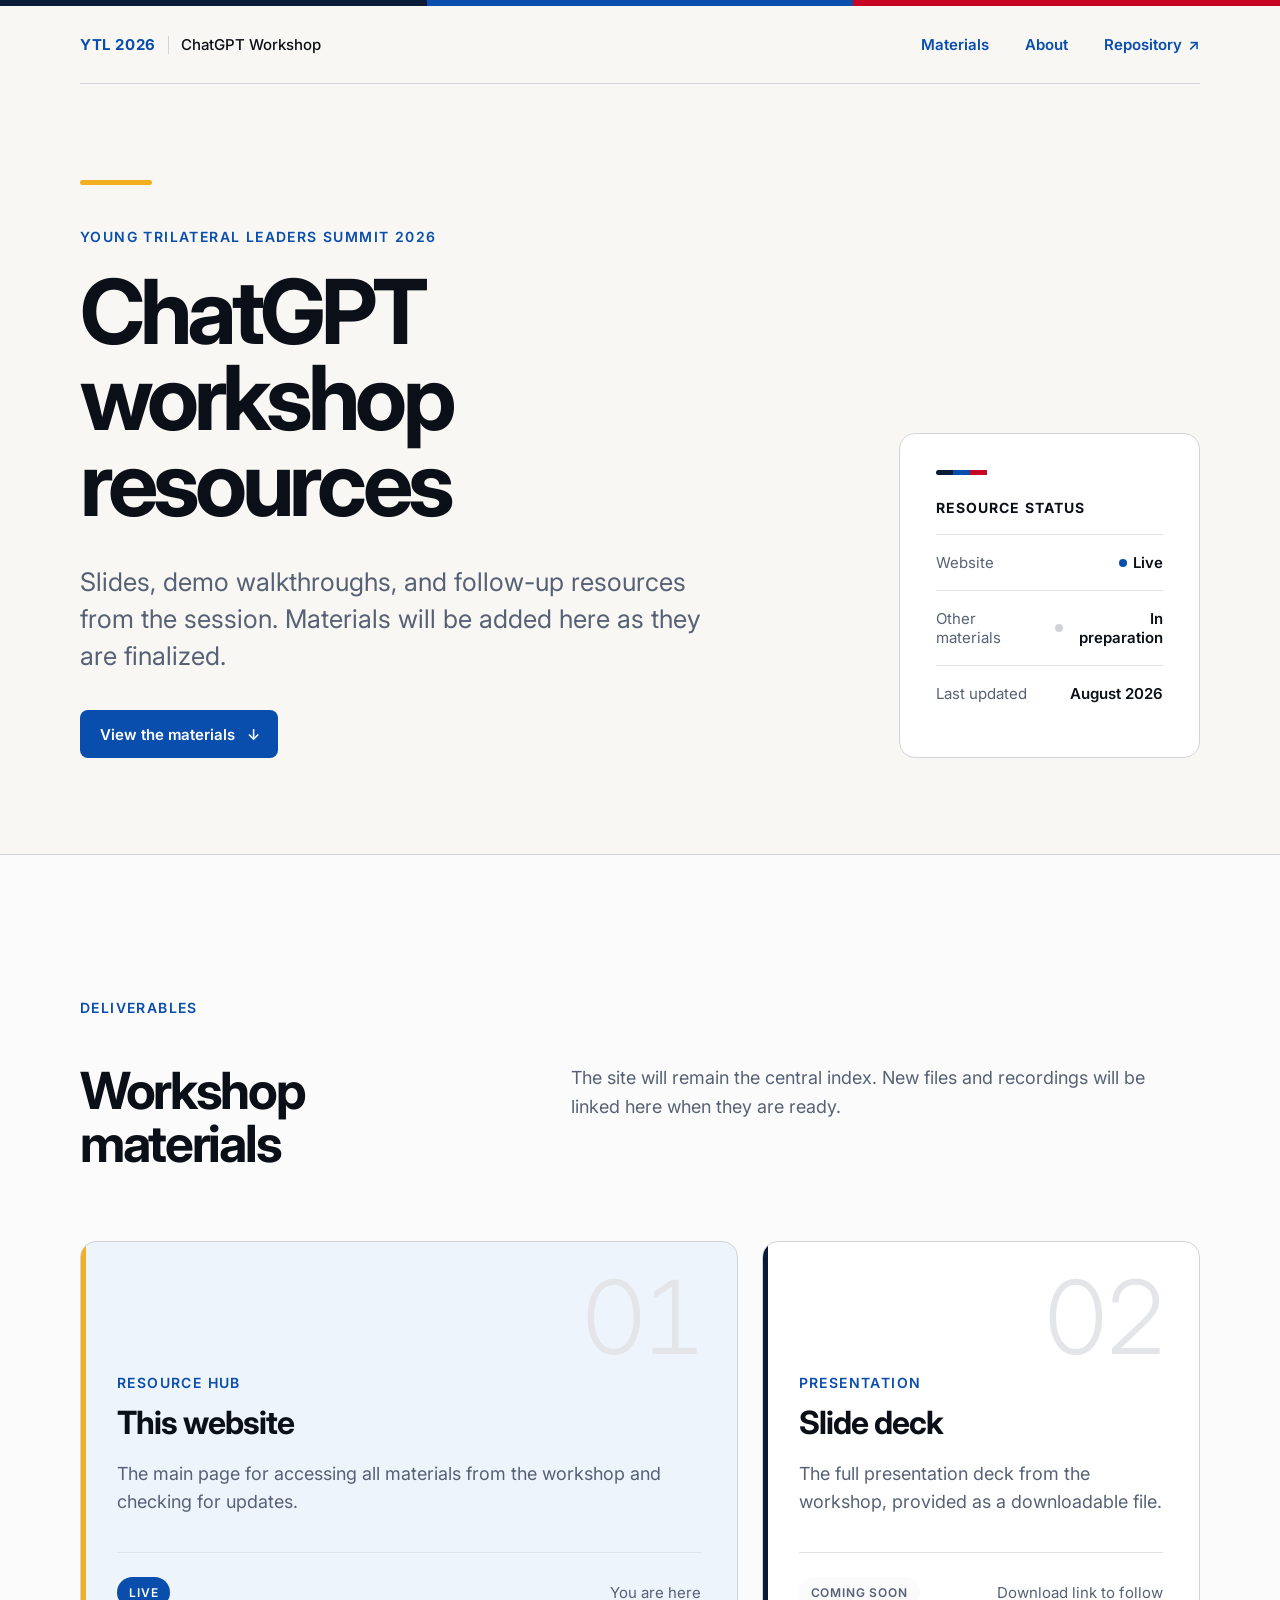
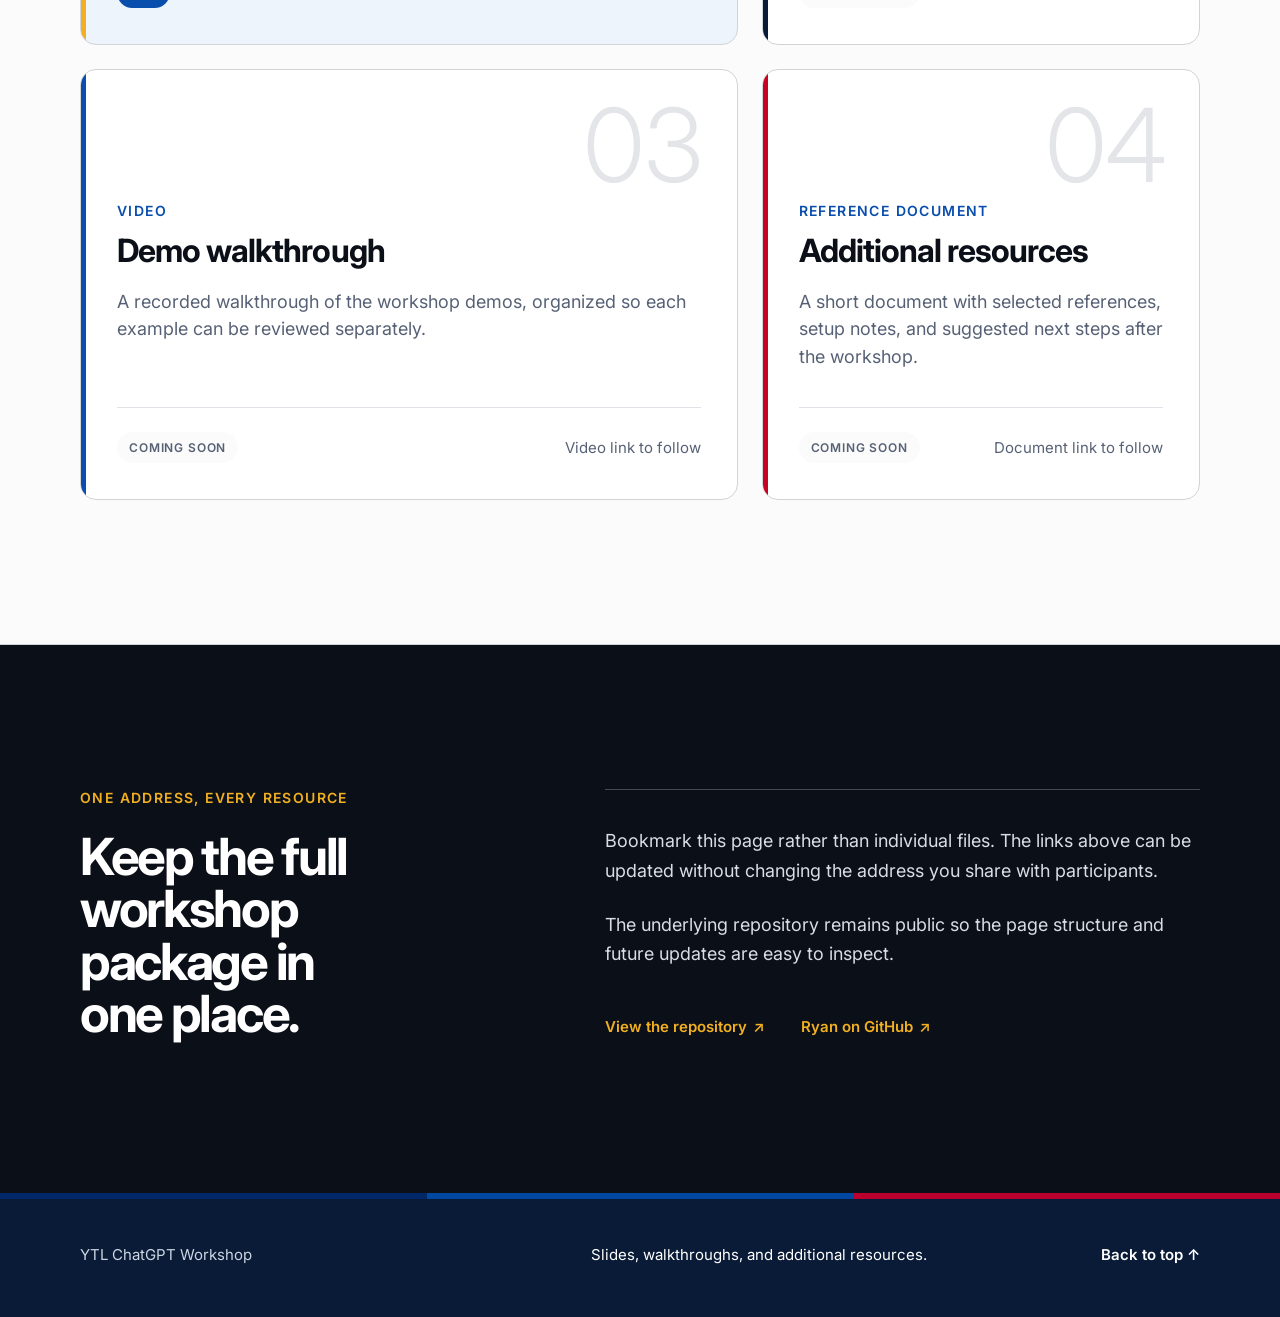
==== commit ac1af52f: "Apply presentation design system Use the canonical Inter typography, editorial civic-tech palette, a" ====
--- a/index.html
+++ b/index.html
@@ -3,7 +3,7 @@
   <head>
     <meta charset="utf-8" />
     <meta name="viewport" content="width=device-width, initial-scale=1" />
-    <meta name="theme-color" content="#f4f1e9" />
+    <meta name="theme-color" content="#f8f7f3" />
     <meta
       name="description"
       content="Slides, demo walkthroughs, and additional resources from the YTL ChatGPT workshop."
@@ -18,7 +18,7 @@
     <link rel="preconnect" href="https://fonts.googleapis.com" />
     <link rel="preconnect" href="https://fonts.gstatic.com" crossorigin />
     <link
-      href="https://fonts.googleapis.com/css2?family=IBM+Plex+Sans:wght@400;500;600&family=IBM+Plex+Serif:wght@400;500&display=swap"
+      href="https://fonts.googleapis.com/css2?family=Inter:wght@300;400;500;600;700&display=swap"
       rel="stylesheet"
     />
     <link rel="stylesheet" href="styles.css" />
@@ -32,7 +32,7 @@
 
     <header class="site-header">
       <a class="wordmark" href="#top" aria-label="YTL ChatGPT workshop home">
-        <span class="wordmark-initials">YTL</span>
+        <span class="wordmark-initials">YTL 2026</span>
         <span class="wordmark-divider" aria-hidden="true"></span>
         <span>ChatGPT Workshop</span>
       </a>
@@ -50,8 +50,8 @@
     <main id="top">
       <section class="hero" aria-labelledby="page-title">
         <div class="hero-copy">
-          <p class="eyebrow">Workshop resource hub</p>
-          <h1 id="page-title">ChatGPT workshop materials</h1>
+          <p class="eyebrow">Young Trilateral Leaders Summit 2026</p>
+          <h1 id="page-title">ChatGPT workshop resources</h1>
           <p class="hero-description">
             Slides, demo walkthroughs, and follow-up resources from the session.
             Materials will be added here as they are finalized.
@@ -62,6 +62,7 @@
         </div>
 
         <aside class="session-note" aria-label="Resource status">
+          <div class="trilateral-mini-rail" aria-hidden="true"><span></span><span></span><span></span></div>
           <p class="session-note-label">Resource status</p>
           <dl>
             <div>
@@ -159,8 +160,8 @@
 
       <section class="about section" id="about" aria-labelledby="about-title">
         <div class="about-heading">
-          <p class="eyebrow">Using this page</p>
-          <h2 id="about-title">One link for the full workshop package</h2>
+          <p class="eyebrow">One address, every resource</p>
+          <h2 id="about-title">Keep the full workshop package in one place.</h2>
         </div>
         <div class="about-copy">
           <p>
@@ -188,6 +189,7 @@
     </main>
 
     <footer>
+      <div class="footer-rail" aria-hidden="true"><span></span><span></span><span></span></div>
       <p>YTL ChatGPT Workshop</p>
       <p>Slides, walkthroughs, and additional resources.</p>
       <a href="#top">Back to top ↑</a>
--- a/styles.css
+++ b/styles.css
@@ -1,16 +1,32 @@
 :root {
-  --paper: #f4f1e9;
-  --paper-deep: #e8e4da;
-  --surface: #fbfaf6;
-  --navy: #25364d;
-  --navy-soft: #40546d;
-  --red: #9a403d;
-  --blue: #54718d;
-  --ink: #27303a;
-  --muted: #6e716f;
-  --line: #cbc9c1;
-  --serif: "IBM Plex Serif", Georgia, serif;
-  --sans: "IBM Plex Sans", sans-serif;
+  --color-canvas: #f8f7f3;
+  --color-surface: #ffffff;
+  --color-surface-subtle: #fbfbfb;
+  --color-ink: #0b0f17;
+  --color-text-muted: #576175;
+  --color-border: #d1d4d6;
+  --color-border-soft: #dfe2e6;
+  --color-number-muted: #e3e5e8;
+  --color-navy: #0a1b38;
+  --color-blue: #094dad;
+  --color-red: #c70424;
+  --color-gold: #f2b021;
+  --color-blue-050: #edf4fc;
+  --color-blue-075: #e8f1fb;
+  --color-blue-100: #e5f0fc;
+  --color-gold-050: #fff7db;
+  --color-red-050: #fef0f2;
+  --font-sans: "Inter", system-ui, -apple-system, BlinkMacSystemFont, "Segoe UI", sans-serif;
+  --space-1: 0.375rem;
+  --space-2: 0.75rem;
+  --space-3: 1.125rem;
+  --space-4: 1.5rem;
+  --space-5: 2.25rem;
+  --space-6: 3rem;
+  --space-7: 4.5rem;
+  --space-8: 6rem;
+  --space-9: 9rem;
+  --container: min(100% - 2 * clamp(1.25rem, 6.25vw, 7.5rem), 90rem);
 }
 
 * { box-sizing: border-box; }
@@ -23,9 +39,9 @@
 
 body {
   margin: 0;
-  background: var(--paper);
-  color: var(--ink);
-  font-family: var(--sans);
+  background: var(--color-canvas);
+  color: var(--color-ink);
+  font-family: var(--font-sans);
 }
 
 a { color: inherit; }
@@ -34,57 +50,59 @@
 
 .skip-link {
   position: fixed;
-  top: 10px;
-  left: 10px;
+  top: var(--space-2);
+  left: var(--space-2);
   z-index: 100;
-  padding: 12px 15px;
+  padding: 0.75rem 1rem;
   transform: translateY(-150%);
-  background: var(--navy);
+  border-radius: 8px;
+  background: var(--color-blue);
   color: white;
-  font-size: 14px;
+  font-size: 0.9375rem;
+  font-weight: 600;
   text-decoration: none;
   transition-property: transform;
-  transition-duration: 150ms;
+  transition-duration: 180ms;
 }
 
 .skip-link:focus { transform: translateY(0); }
 
 .alliance-bar {
   display: grid;
-  grid-template-columns: 1fr 1fr 1fr;
-  height: 4px;
-}
-
-.alliance-bar span:nth-child(1) { background: var(--navy); }
-.alliance-bar span:nth-child(2) { background: var(--red); }
-.alliance-bar span:nth-child(3) { background: var(--blue); }
+  grid-template-columns: repeat(3, 1fr);
+  height: 6px;
+}
+
+.alliance-bar span:nth-child(1) { background: var(--color-navy); }
+.alliance-bar span:nth-child(2) { background: var(--color-blue); }
+.alliance-bar span:nth-child(3) { background: var(--color-red); }
 
 .site-header {
   display: flex;
-  min-height: 76px;
+  min-height: 78px;
   align-items: center;
   justify-content: space-between;
-  gap: 32px;
-  width: min(1160px, calc(100% - 48px));
-  margin: 0 auto;
-  border-bottom: 1px solid var(--line);
+  gap: var(--space-5);
+  width: var(--container);
+  margin-inline: auto;
+  border-bottom: 1px solid var(--color-border);
 }
 
 .wordmark {
   display: inline-flex;
   min-height: 44px;
   align-items: center;
-  gap: 12px;
-  color: var(--navy);
-  font-size: 14px;
+  gap: var(--space-2);
+  color: var(--color-ink);
+  font-size: 0.9375rem;
   font-weight: 500;
   text-decoration: none;
 }
 
-.wordmark-initials { font-weight: 600; letter-spacing: 0.04em; }
-.wordmark-divider { width: 1px; height: 18px; background: var(--line); }
-
-nav { display: flex; align-items: center; gap: 28px; }
+.wordmark-initials { color: var(--color-blue); font-weight: 700; letter-spacing: 0.04em; }
+.wordmark-divider { width: 1px; height: 18px; background: var(--color-border); }
+
+nav { display: flex; align-items: center; gap: var(--space-5); }
 
 nav a,
 .about-links a,
@@ -92,212 +110,294 @@
   display: inline-flex;
   min-height: 44px;
   align-items: center;
-  gap: 6px;
-  color: var(--navy-soft);
-  font-size: 14px;
-  font-weight: 500;
-  text-decoration-thickness: 1px;
-  text-underline-offset: 5px;
+  gap: var(--space-1);
+  color: var(--color-blue);
+  font-size: 0.9375rem;
+  font-weight: 600;
+  text-decoration: none;
   transition-property: color;
-  transition-duration: 150ms;
-}
-
-nav a { text-decoration: none; }
-nav a:hover, .about-links a:hover, footer a:hover { color: var(--red); }
+  transition-duration: 180ms;
+}
+
+nav a:hover,
+.about-links a:hover,
+footer a:hover { text-decoration: underline; text-underline-offset: 5px; }
 
 .hero {
-  display: grid;
-  grid-template-columns: minmax(0, 1.45fr) minmax(280px, 0.55fr);
-  gap: clamp(64px, 10vw, 150px);
+  position: relative;
+  display: grid;
+  grid-template-columns: minmax(0, 7fr) minmax(280px, 3fr);
+  gap: clamp(var(--space-7), 9vw, var(--space-9));
   align-items: end;
-  width: min(1160px, calc(100% - 48px));
-  min-height: 560px;
-  margin: 0 auto;
-  padding: 100px 0 84px;
+  width: var(--container);
+  min-height: 660px;
+  margin-inline: auto;
+  padding: var(--space-9) 0 var(--space-8);
+}
+
+.hero::before {
+  position: absolute;
+  top: var(--space-8);
+  left: 0;
+  width: 72px;
+  height: 5px;
+  border-radius: 4px;
+  background: var(--color-gold);
+  content: "";
 }
 
 .eyebrow {
-  margin: 0 0 18px;
-  color: var(--red);
-  font-size: 12px;
+  margin: 0 0 var(--space-4);
+  color: var(--color-blue);
+  font-size: 0.875rem;
   font-weight: 600;
-  letter-spacing: 0.12em;
+  letter-spacing: 0.1em;
   text-transform: uppercase;
 }
 
-h1, h2, h3 { font-family: var(--serif); color: var(--navy); font-weight: 500; }
+h1, h2, h3 { margin-top: 0; color: var(--color-ink); font-weight: 700; }
 
 h1 {
-  max-width: 760px;
-  margin: 0;
-  font-size: clamp(52px, 6vw, 82px);
-  letter-spacing: -0.04em;
-  line-height: 0.98;
+  max-width: 820px;
+  margin-bottom: 0;
+  font-size: clamp(3.75rem, 7vw, 6.5rem);
+  letter-spacing: -0.055em;
+  line-height: 0.96;
 }
 
 .hero-description {
-  max-width: 640px;
-  margin: 32px 0 0;
-  color: var(--muted);
-  font-size: clamp(18px, 1.8vw, 22px);
-  line-height: 1.55;
+  max-width: 650px;
+  margin: var(--space-5) 0 0;
+  color: var(--color-text-muted);
+  font-size: clamp(1.25rem, 2vw, 1.875rem);
+  line-height: 1.45;
 }
 
 .primary-link {
   display: inline-flex;
-  min-height: 46px;
+  min-height: 48px;
   align-items: center;
-  gap: 10px;
-  margin-top: 34px;
-  padding: 0 18px 0 20px;
-  background: var(--navy);
+  gap: var(--space-2);
+  margin-top: var(--space-5);
+  padding: 0 1.125rem 0 1.25rem;
+  border-radius: 8px;
+  background: var(--color-blue);
   color: white;
-  font-size: 14px;
-  font-weight: 500;
+  font-size: 0.9375rem;
+  font-weight: 600;
   text-decoration: none;
   transition-property: background-color, scale;
-  transition-duration: 150ms;
-}
-
-.primary-link:hover { background: var(--navy-soft); }
+  transition-duration: 180ms;
+}
+
+.primary-link:hover { background: var(--color-navy); }
 .primary-link:active { scale: 0.96; }
 
 .session-note {
-  padding: 26px;
-  background: rgba(255, 255, 255, 0.34);
-  box-shadow: 0 0 0 1px rgba(0, 0, 0, 0.07), 0 2px 4px rgba(0, 0, 0, 0.035);
-}
+  padding: var(--space-5);
+  border: 1px solid var(--color-border);
+  border-radius: 16px;
+  background: var(--color-surface);
+}
+
+.trilateral-mini-rail {
+  display: grid;
+  grid-template-columns: repeat(3, 17px);
+  height: 5px;
+  margin-bottom: var(--space-4);
+  overflow: hidden;
+  border-radius: 4px;
+}
+
+.trilateral-mini-rail span:nth-child(1) { background: var(--color-navy); }
+.trilateral-mini-rail span:nth-child(2) { background: var(--color-blue); }
+.trilateral-mini-rail span:nth-child(3) { background: var(--color-red); }
 
 .session-note-label {
-  margin: 0 0 16px;
-  color: var(--navy);
-  font-size: 12px;
-  font-weight: 600;
+  margin: 0 0 var(--space-3);
+  color: var(--color-ink);
+  font-size: 0.875rem;
+  font-weight: 700;
   letter-spacing: 0.08em;
   text-transform: uppercase;
 }
 
 .session-note dl { margin: 0; }
-.session-note dl > div { display: flex; justify-content: space-between; gap: 20px; padding: 13px 0; border-top: 1px solid var(--line); }
-.session-note dt, .session-note dd { margin: 0; font-size: 13px; }
-.session-note dt { color: var(--muted); }
-.session-note dd { display: flex; align-items: center; gap: 7px; color: var(--navy); font-weight: 500; text-align: right; }
-.status-dot { width: 7px; height: 7px; border-radius: 50%; background: #aaa79f; }
-.status-dot-live { background: var(--blue); }
-
-.section { padding: 104px 0; }
-.materials { background: var(--surface); border-top: 1px solid var(--line); border-bottom: 1px solid var(--line); }
-.section-heading, .deliverable-list, .about { width: min(1160px, calc(100% - 48px)); margin-inline: auto; }
+.session-note dl > div { display: flex; justify-content: space-between; gap: var(--space-3); padding: var(--space-3) 0; border-top: 1px solid var(--color-border-soft); }
+.session-note dt, .session-note dd { margin: 0; font-size: 0.9375rem; }
+.session-note dt { color: var(--color-text-muted); }
+.session-note dd { display: flex; align-items: center; gap: var(--space-1); color: var(--color-ink); font-weight: 600; text-align: right; }
+.status-dot { width: 8px; height: 8px; border-radius: 999px; background: var(--color-border); }
+.status-dot-live { background: var(--color-blue); }
+
+.section { padding-block: var(--space-9); }
+.materials { border-top: 1px solid var(--color-border); border-bottom: 1px solid var(--color-border); background: var(--color-surface-subtle); }
+.section-heading, .deliverable-list { width: var(--container); margin-inline: auto; }
 
 .section-heading {
   display: grid;
-  grid-template-columns: 0.65fr 1fr;
-  gap: 18px 64px;
-  margin-bottom: 58px;
+  grid-template-columns: minmax(0, 4fr) minmax(0, 6fr);
+  gap: var(--space-4) var(--space-7);
+  margin-bottom: var(--space-7);
 }
 
 .section-heading .eyebrow { grid-column: 1 / -1; }
 
 h2 {
+  margin-bottom: 0;
+  font-size: clamp(2.25rem, 4vw, 4.125rem);
+  letter-spacing: -0.045em;
+  line-height: 1.02;
+}
+
+.section-heading > p:last-child {
+  max-width: 620px;
   margin: 0;
-  font-size: clamp(38px, 4vw, 56px);
-  letter-spacing: -0.035em;
-  line-height: 1.05;
-}
-
-.section-heading > p:last-child {
-  max-width: 560px;
-  margin: 0;
-  color: var(--muted);
-  font-size: 17px;
-  line-height: 1.55;
-}
-
-.deliverable-list { border-top: 1px solid var(--navy); }
+  color: var(--color-text-muted);
+  font-size: 1.125rem;
+  line-height: 1.6;
+}
+
+.deliverable-list {
+  display: grid;
+  grid-template-columns: minmax(0, 6fr) minmax(0, 4fr);
+  gap: var(--space-4);
+}
 
 .deliverable {
-  display: grid;
-  grid-template-columns: 64px minmax(0, 1fr) 190px;
-  gap: 32px;
-  align-items: start;
-  padding: 34px 0 36px;
-  border-bottom: 1px solid var(--line);
-}
+  position: relative;
+  display: grid;
+  min-height: 330px;
+  grid-template-columns: 1fr auto;
+  align-content: space-between;
+  gap: var(--space-5);
+  overflow: hidden;
+  padding: var(--space-5);
+  border: 1px solid var(--color-border);
+  border-radius: 16px;
+  background: var(--color-surface);
+}
+
+.deliverable::before {
+  position: absolute;
+  inset: 0 auto 0 0;
+  width: 5px;
+  background: var(--color-blue);
+  content: "";
+}
+
+.deliverable:first-child { background: var(--color-blue-050); }
+.deliverable:first-child::before { background: var(--color-gold); }
+.deliverable:nth-child(2)::before { background: var(--color-navy); }
+.deliverable:nth-child(4)::before { background: var(--color-red); }
 
 .deliverable-number {
-  margin: 4px 0 0;
-  color: var(--blue);
-  font-size: 13px;
+  grid-column: 2;
+  grid-row: 1;
+  margin: -0.25rem 0 0;
+  color: var(--color-number-muted);
+  font-size: clamp(4.5rem, 8vw, 6.375rem);
   font-variant-numeric: tabular-nums;
+  font-weight: 300;
+  letter-spacing: -0.06em;
+  line-height: 0.85;
+}
+
+.deliverable-copy { grid-column: 1 / -1; grid-row: 1; align-self: end; max-width: 620px; padding-top: var(--space-8); }
+
+.deliverable-type {
+  margin: 0 0 var(--space-2);
+  color: var(--color-blue);
+  font-size: 0.875rem;
   font-weight: 600;
-}
-
-.deliverable-type {
-  margin: 0 0 7px;
-  color: var(--muted);
-  font-size: 11px;
-  font-weight: 600;
-  letter-spacing: 0.08em;
+  letter-spacing: 0.1em;
   text-transform: uppercase;
 }
 
-.deliverable h3 { margin: 0; font-size: 29px; letter-spacing: -0.025em; }
-.deliverable-copy > p:last-child { max-width: 650px; margin: 10px 0 0; color: var(--muted); font-size: 16px; line-height: 1.55; }
-.deliverable-action { display: flex; align-items: flex-end; flex-direction: column; gap: 9px; text-align: right; }
-.status-label { padding: 7px 9px; background: var(--paper-deep); color: var(--muted); font-size: 10px; font-weight: 600; letter-spacing: 0.08em; text-transform: uppercase; }
-.status-label-live { background: #e2e8eb; color: var(--navy); }
-.action-note { color: var(--muted); font-size: 12px; }
+.deliverable h3 { margin-bottom: 0; font-size: clamp(1.75rem, 2.5vw, 2.625rem); letter-spacing: -0.03em; }
+.deliverable-copy > p:last-child { max-width: 620px; margin: var(--space-3) 0 0; color: var(--color-text-muted); font-size: 1.125rem; line-height: 1.55; }
+.deliverable-action { grid-column: 1 / -1; display: flex; align-items: center; justify-content: space-between; gap: var(--space-3); padding-top: var(--space-4); border-top: 1px solid var(--color-border-soft); }
+.status-label { padding: 0.5rem 0.75rem; border-radius: 999px; background: var(--color-surface-subtle); color: var(--color-text-muted); font-size: 0.75rem; font-weight: 600; letter-spacing: 0.07em; text-transform: uppercase; }
+.status-label-live { background: var(--color-blue); color: white; }
+.action-note { color: var(--color-text-muted); font-size: 0.9375rem; }
 
 .about {
   display: grid;
-  grid-template-columns: 0.8fr 1.2fr;
-  gap: clamp(50px, 10vw, 140px);
-}
-
-.about-heading h2 { max-width: 500px; }
-.about-copy { padding-top: 32px; border-top: 1px solid var(--line); }
-.about-copy > p { max-width: 650px; margin: 0 0 20px; color: var(--muted); font-size: 17px; line-height: 1.6; }
-.about-links { display: flex; flex-wrap: wrap; gap: 28px; margin-top: 34px; }
+  grid-template-columns: minmax(0, 4fr) minmax(0, 6fr);
+  gap: clamp(var(--space-7), 10vw, var(--space-9));
+  padding-inline: max(clamp(1.25rem, 6.25vw, 7.5rem), calc((100vw - 90rem) / 2));
+  background: var(--color-ink);
+  color: white;
+}
+
+.about .eyebrow { color: var(--color-gold); }
+.about h2 { color: white; }
+.about-heading h2 { max-width: 620px; }
+.about-copy { padding-top: var(--space-5); border-top: 1px solid rgba(255, 255, 255, 0.24); }
+.about-copy > p { max-width: 680px; margin: 0 0 var(--space-4); color: #d8dde7; font-size: 1.125rem; line-height: 1.65; }
+.about-links { display: flex; flex-wrap: wrap; gap: var(--space-5); margin-top: var(--space-5); }
+.about-links a { color: var(--color-gold); }
 
 footer {
+  position: relative;
   display: grid;
   grid-template-columns: 1fr 1fr auto;
-  gap: 24px;
+  gap: var(--space-4);
   align-items: center;
-  min-height: 120px;
-  padding: 24px max(24px, calc((100vw - 1160px) / 2));
-  background: var(--navy);
-  color: #edf0f2;
-}
-
-footer p { margin: 0; font-size: 13px; }
-footer p:nth-child(2) { color: #c7ced5; }
-footer a { color: #edf0f2; justify-self: end; }
-
-:focus-visible { outline: 3px solid var(--red); outline-offset: 3px; }
-
-@media (max-width: 820px) {
+  min-height: 124px;
+  padding: var(--space-4) max(clamp(1.25rem, 6.25vw, 7.5rem), calc((100vw - 90rem) / 2));
+  background: var(--color-navy);
+  color: white;
+}
+
+.footer-rail {
+  position: absolute;
+  inset: 0 0 auto;
+  display: grid;
+  grid-template-columns: repeat(3, 1fr);
+  height: 6px;
+}
+
+.footer-rail span:nth-child(1) { background: #002868; }
+.footer-rail span:nth-child(2) { background: #0047a0; }
+.footer-rail span:nth-child(3) { background: #bc002d; }
+
+footer p { margin: 0; font-size: 0.9375rem; }
+footer p:nth-child(2) { color: #cdd5e1; }
+footer a { justify-self: end; color: white; }
+
+:focus-visible { outline: 2px solid var(--color-blue); outline-offset: 3px; }
+
+@media (max-width: 960px) {
+  .hero { grid-template-columns: 1fr; min-height: auto; gap: var(--space-7); padding: var(--space-9) 0 var(--space-8); }
+  .hero::before { top: var(--space-7); }
+  .session-note { max-width: 560px; }
+  .section-heading, .about { grid-template-columns: 1fr; }
+  .deliverable-list { grid-template-columns: 1fr 1fr; }
+  .deliverable { min-height: 360px; }
+}
+
+@media (max-width: 720px) {
   .site-header nav a:not(:last-child) { display: none; }
-  .hero { grid-template-columns: 1fr; min-height: auto; gap: 52px; padding: 80px 0; }
-  .session-note { max-width: 520px; }
-  .section-heading, .about { grid-template-columns: 1fr; }
-  .deliverable { grid-template-columns: 48px minmax(0, 1fr); }
-  .deliverable-action { grid-column: 2; align-items: flex-start; text-align: left; }
+  .wordmark > span:last-child { display: none; }
+  .hero { padding: var(--space-8) 0 var(--space-7); }
+  .hero::before { top: var(--space-6); }
+  h1 { font-size: clamp(3.2rem, 15vw, 4.75rem); }
+  .section { padding-block: var(--space-8); }
+  .deliverable-list { grid-template-columns: 1fr; }
+  .deliverable { min-height: 330px; }
+  .about { padding-block: var(--space-8); }
   footer { grid-template-columns: 1fr auto; }
   footer p:nth-child(2) { display: none; }
 }
 
-@media (max-width: 540px) {
-  .site-header, .hero, .section-heading, .deliverable-list, .about { width: min(100% - 32px, 1160px); }
-  .site-header { min-height: 68px; }
-  .wordmark > span:last-child { display: none; }
-  nav { gap: 0; }
-  h1 { font-size: 48px; }
-  .hero-description { font-size: 18px; }
-  .section { padding: 78px 0; }
-  .deliverable { grid-template-columns: 36px minmax(0, 1fr); gap: 18px; }
-  .deliverable h3 { font-size: 26px; }
-  footer { padding-inline: 16px; }
+@media (max-width: 420px) {
+  .site-header { min-height: 70px; }
+  .wordmark-divider { display: none; }
+  .hero-description { font-size: 1.25rem; }
+  .session-note { padding: var(--space-4); }
+  .deliverable { padding: var(--space-4); }
+  .deliverable-copy { padding-top: var(--space-7); }
 }
 
 @media (prefers-reduced-motion: reduce) {
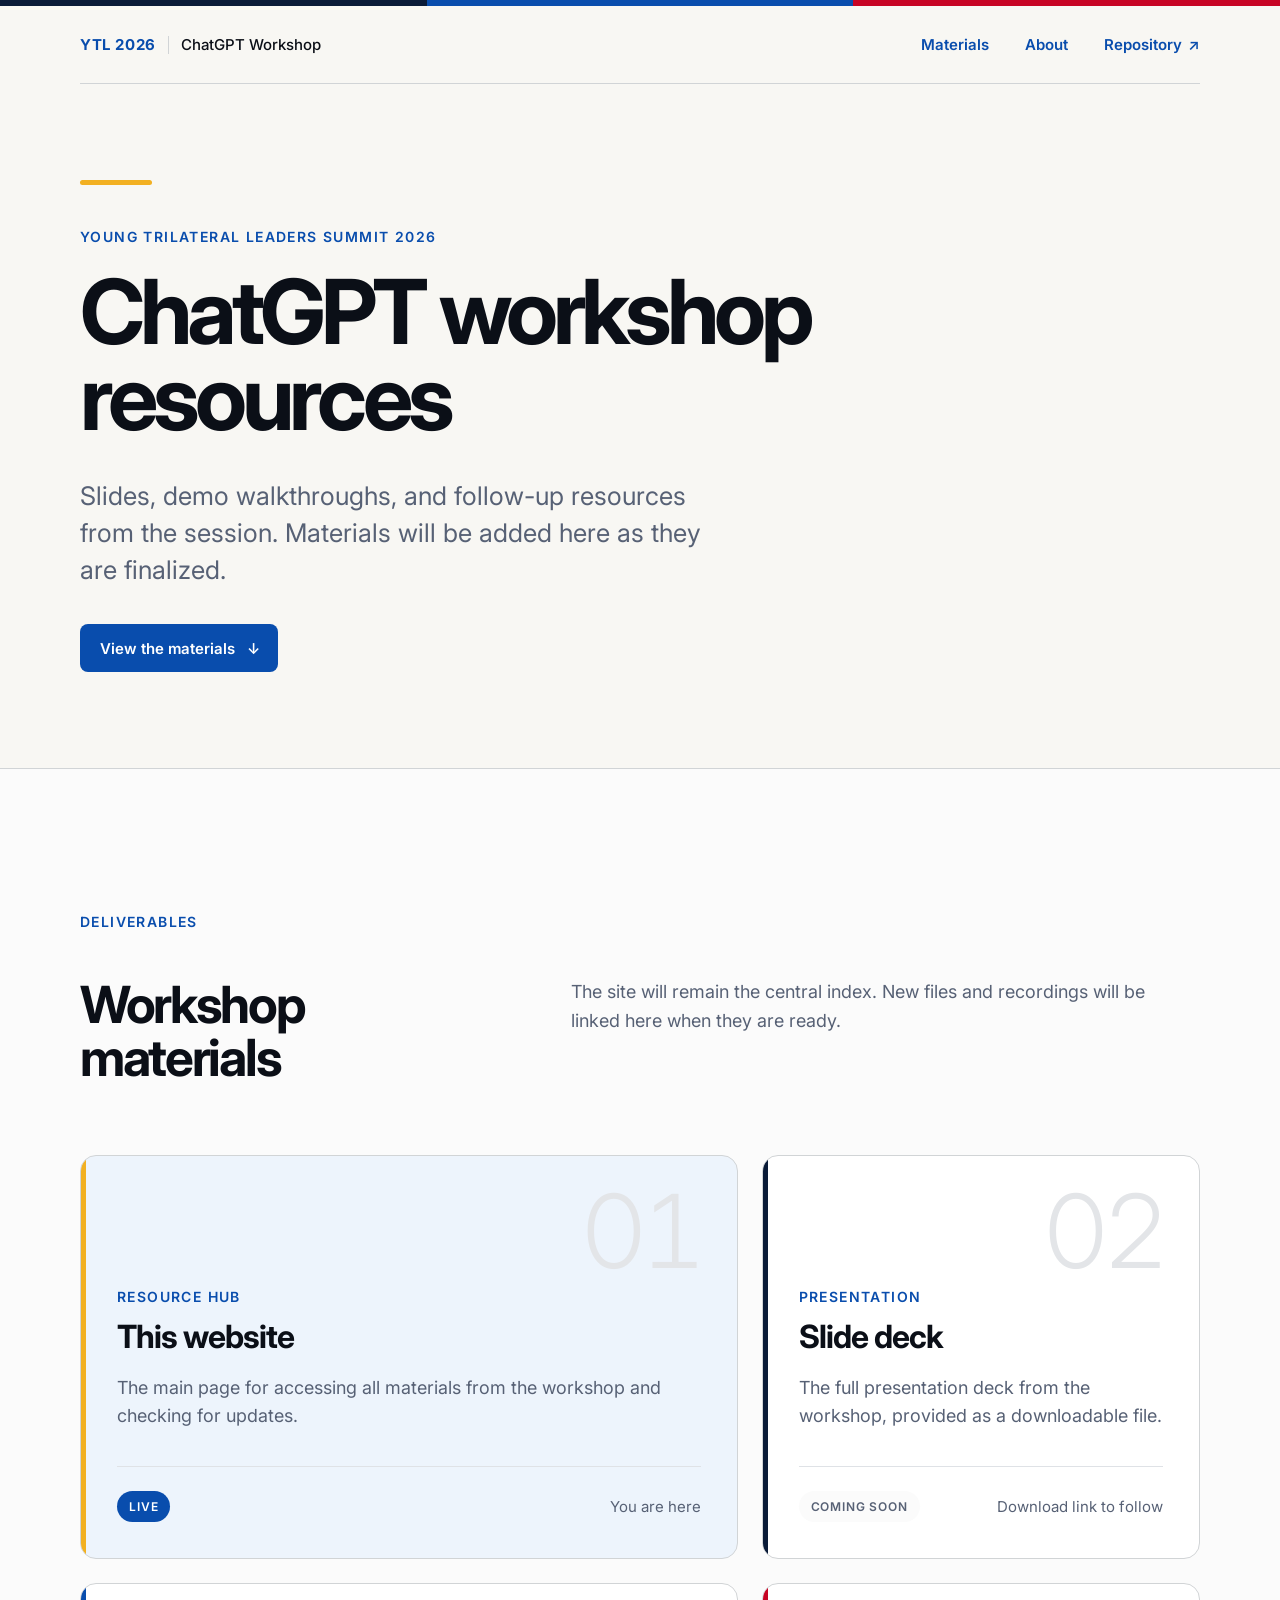
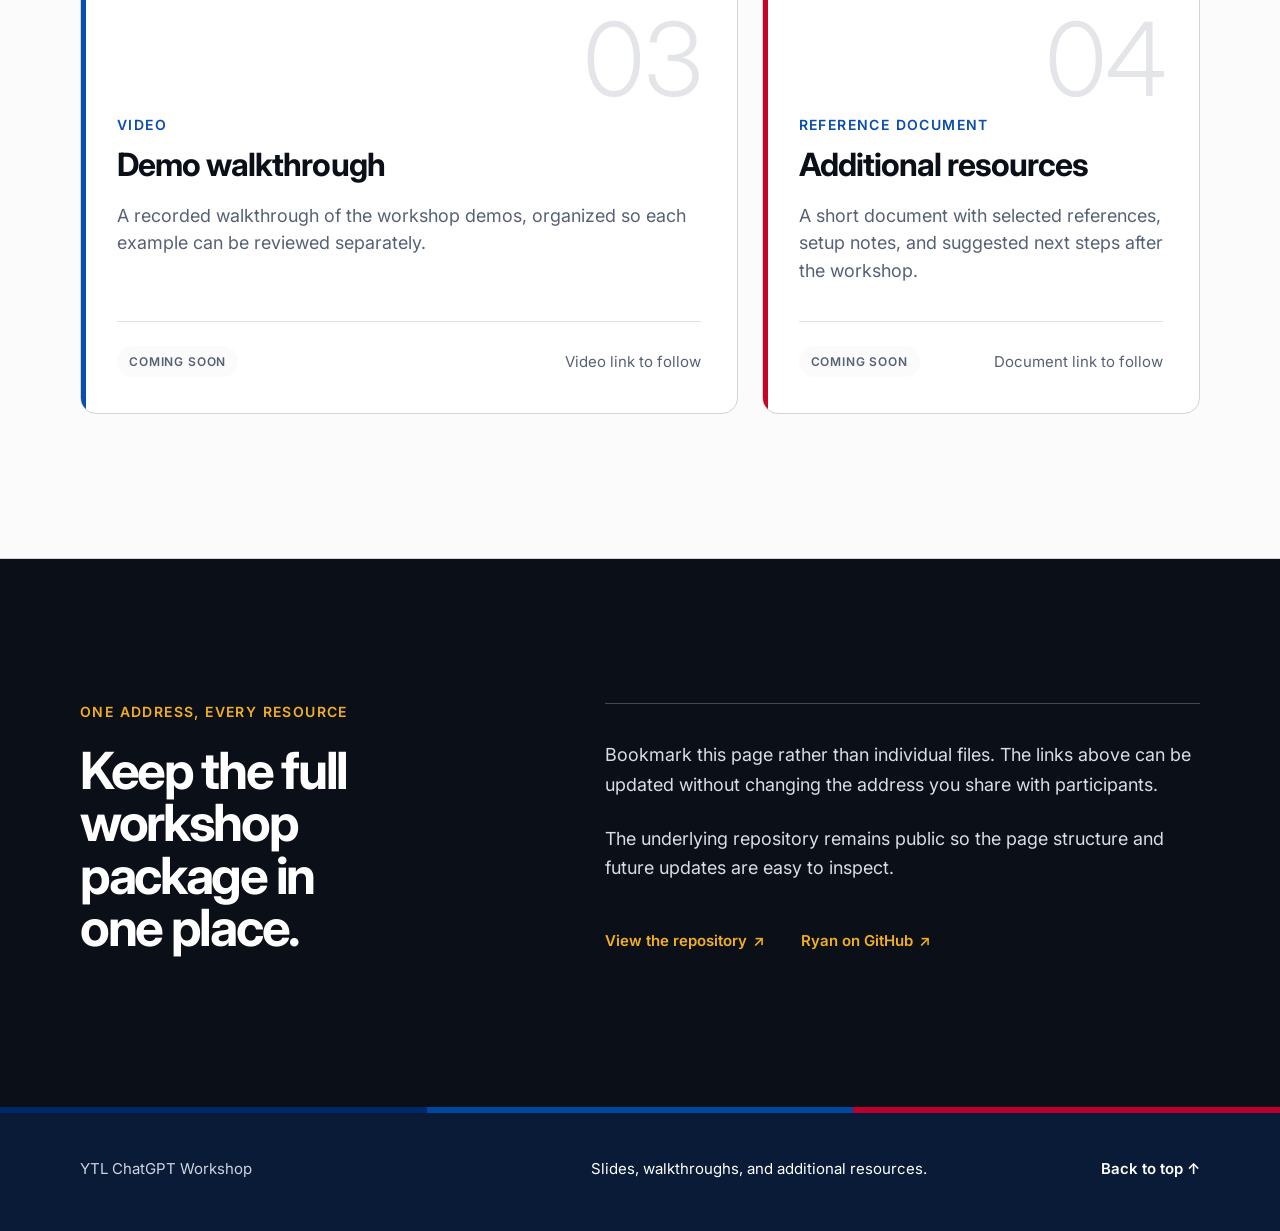
==== commit 0947be87: "Remove resource status panel" ====
--- a/index.html
+++ b/index.html
@@ -60,25 +60,6 @@
             View the materials <span aria-hidden="true">↓</span>
           </a>
         </div>
-
-        <aside class="session-note" aria-label="Resource status">
-          <div class="trilateral-mini-rail" aria-hidden="true"><span></span><span></span><span></span></div>
-          <p class="session-note-label">Resource status</p>
-          <dl>
-            <div>
-              <dt>Website</dt>
-              <dd><span class="status-dot status-dot-live"></span>Live</dd>
-            </div>
-            <div>
-              <dt>Other materials</dt>
-              <dd><span class="status-dot"></span>In preparation</dd>
-            </div>
-            <div>
-              <dt>Last updated</dt>
-              <dd>August 2026</dd>
-            </div>
-          </dl>
-        </aside>
       </section>
 
       <section class="materials section" id="materials" aria-labelledby="materials-title">
--- a/styles.css
+++ b/styles.css
@@ -125,10 +125,8 @@
 
 .hero {
   position: relative;
-  display: grid;
-  grid-template-columns: minmax(0, 7fr) minmax(280px, 3fr);
-  gap: clamp(var(--space-7), 9vw, var(--space-9));
-  align-items: end;
+  display: flex;
+  align-items: center;
   width: var(--container);
   min-height: 660px;
   margin-inline: auto;
@@ -192,43 +190,6 @@
 
 .primary-link:hover { background: var(--color-navy); }
 .primary-link:active { scale: 0.96; }
-
-.session-note {
-  padding: var(--space-5);
-  border: 1px solid var(--color-border);
-  border-radius: 16px;
-  background: var(--color-surface);
-}
-
-.trilateral-mini-rail {
-  display: grid;
-  grid-template-columns: repeat(3, 17px);
-  height: 5px;
-  margin-bottom: var(--space-4);
-  overflow: hidden;
-  border-radius: 4px;
-}
-
-.trilateral-mini-rail span:nth-child(1) { background: var(--color-navy); }
-.trilateral-mini-rail span:nth-child(2) { background: var(--color-blue); }
-.trilateral-mini-rail span:nth-child(3) { background: var(--color-red); }
-
-.session-note-label {
-  margin: 0 0 var(--space-3);
-  color: var(--color-ink);
-  font-size: 0.875rem;
-  font-weight: 700;
-  letter-spacing: 0.08em;
-  text-transform: uppercase;
-}
-
-.session-note dl { margin: 0; }
-.session-note dl > div { display: flex; justify-content: space-between; gap: var(--space-3); padding: var(--space-3) 0; border-top: 1px solid var(--color-border-soft); }
-.session-note dt, .session-note dd { margin: 0; font-size: 0.9375rem; }
-.session-note dt { color: var(--color-text-muted); }
-.session-note dd { display: flex; align-items: center; gap: var(--space-1); color: var(--color-ink); font-weight: 600; text-align: right; }
-.status-dot { width: 8px; height: 8px; border-radius: 999px; background: var(--color-border); }
-.status-dot-live { background: var(--color-blue); }
 
 .section { padding-block: var(--space-9); }
 .materials { border-top: 1px solid var(--color-border); border-bottom: 1px solid var(--color-border); background: var(--color-surface-subtle); }
@@ -369,9 +330,8 @@
 :focus-visible { outline: 2px solid var(--color-blue); outline-offset: 3px; }
 
 @media (max-width: 960px) {
-  .hero { grid-template-columns: 1fr; min-height: auto; gap: var(--space-7); padding: var(--space-9) 0 var(--space-8); }
+  .hero { min-height: auto; padding: var(--space-9) 0 var(--space-8); }
   .hero::before { top: var(--space-7); }
-  .session-note { max-width: 560px; }
   .section-heading, .about { grid-template-columns: 1fr; }
   .deliverable-list { grid-template-columns: 1fr 1fr; }
   .deliverable { min-height: 360px; }
@@ -395,7 +355,6 @@
   .site-header { min-height: 70px; }
   .wordmark-divider { display: none; }
   .hero-description { font-size: 1.25rem; }
-  .session-note { padding: var(--space-4); }
   .deliverable { padding: var(--space-4); }
   .deliverable-copy { padding-top: var(--space-7); }
 }
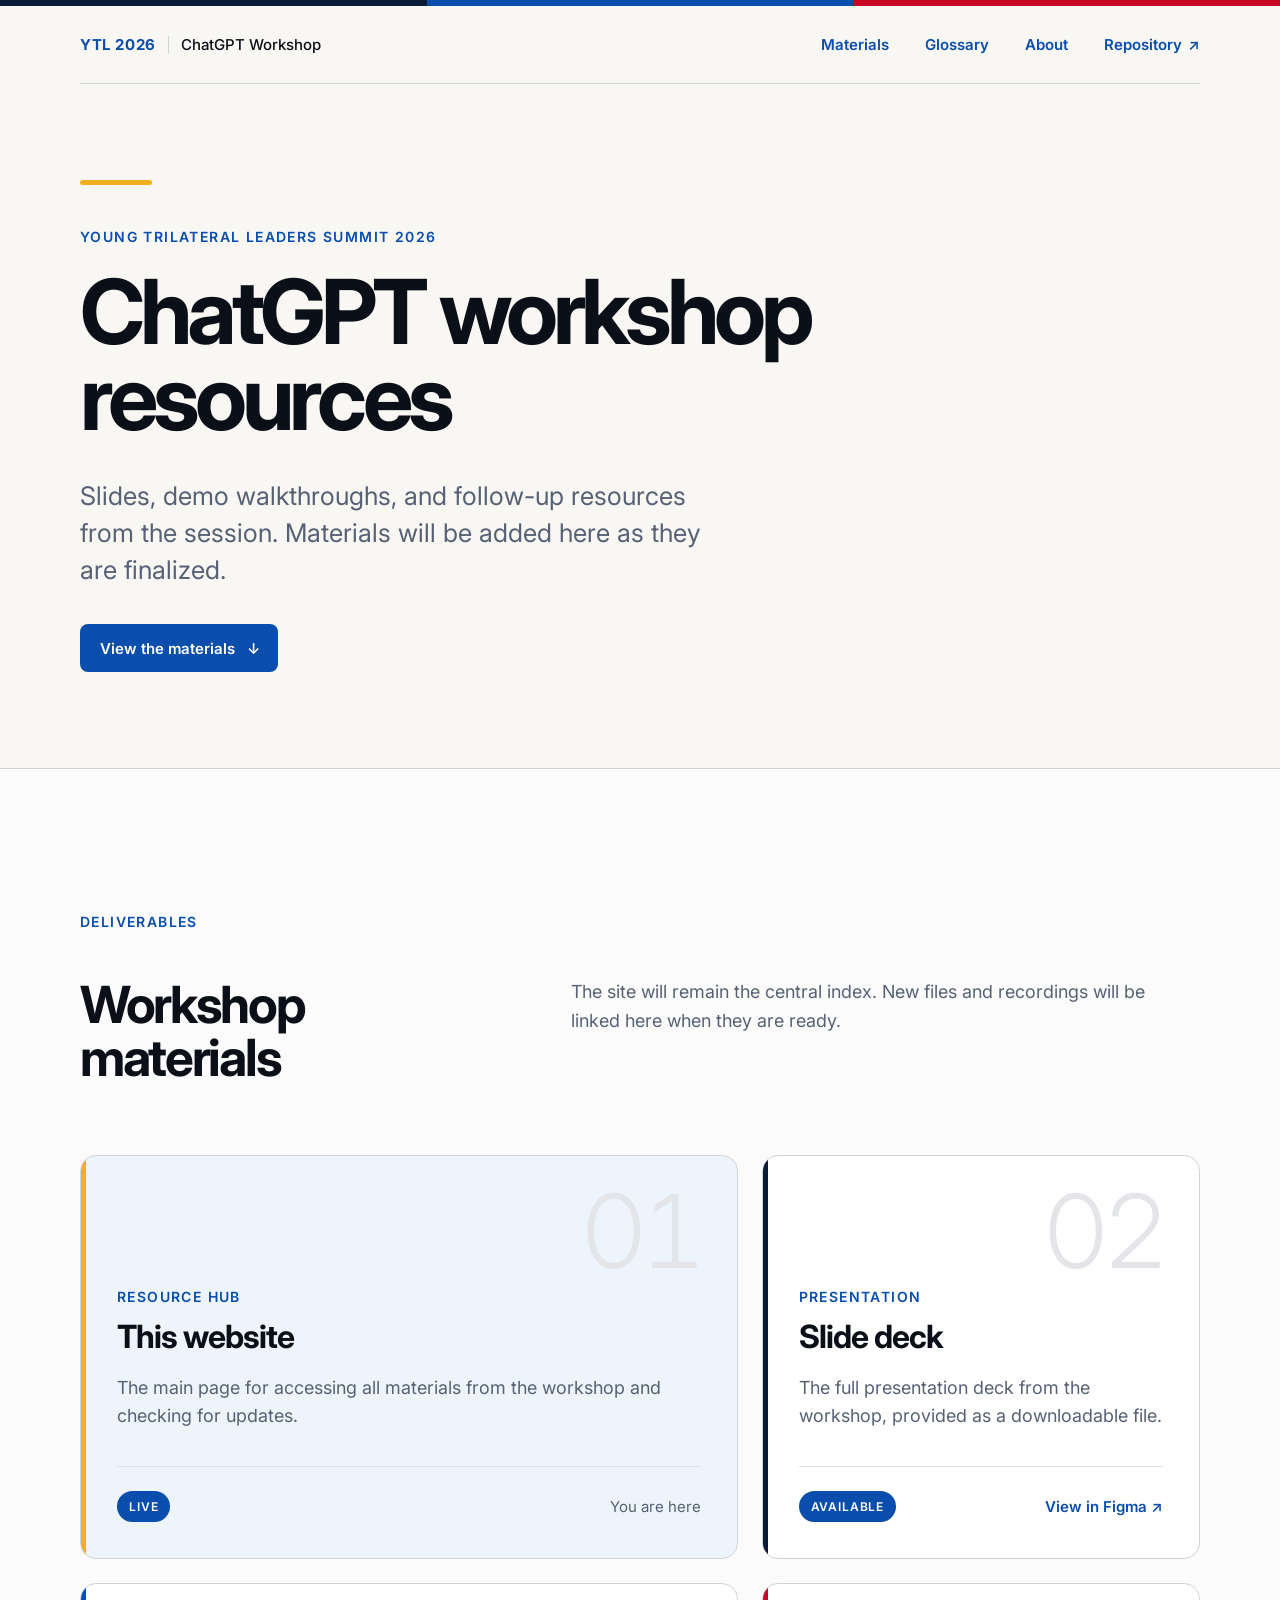
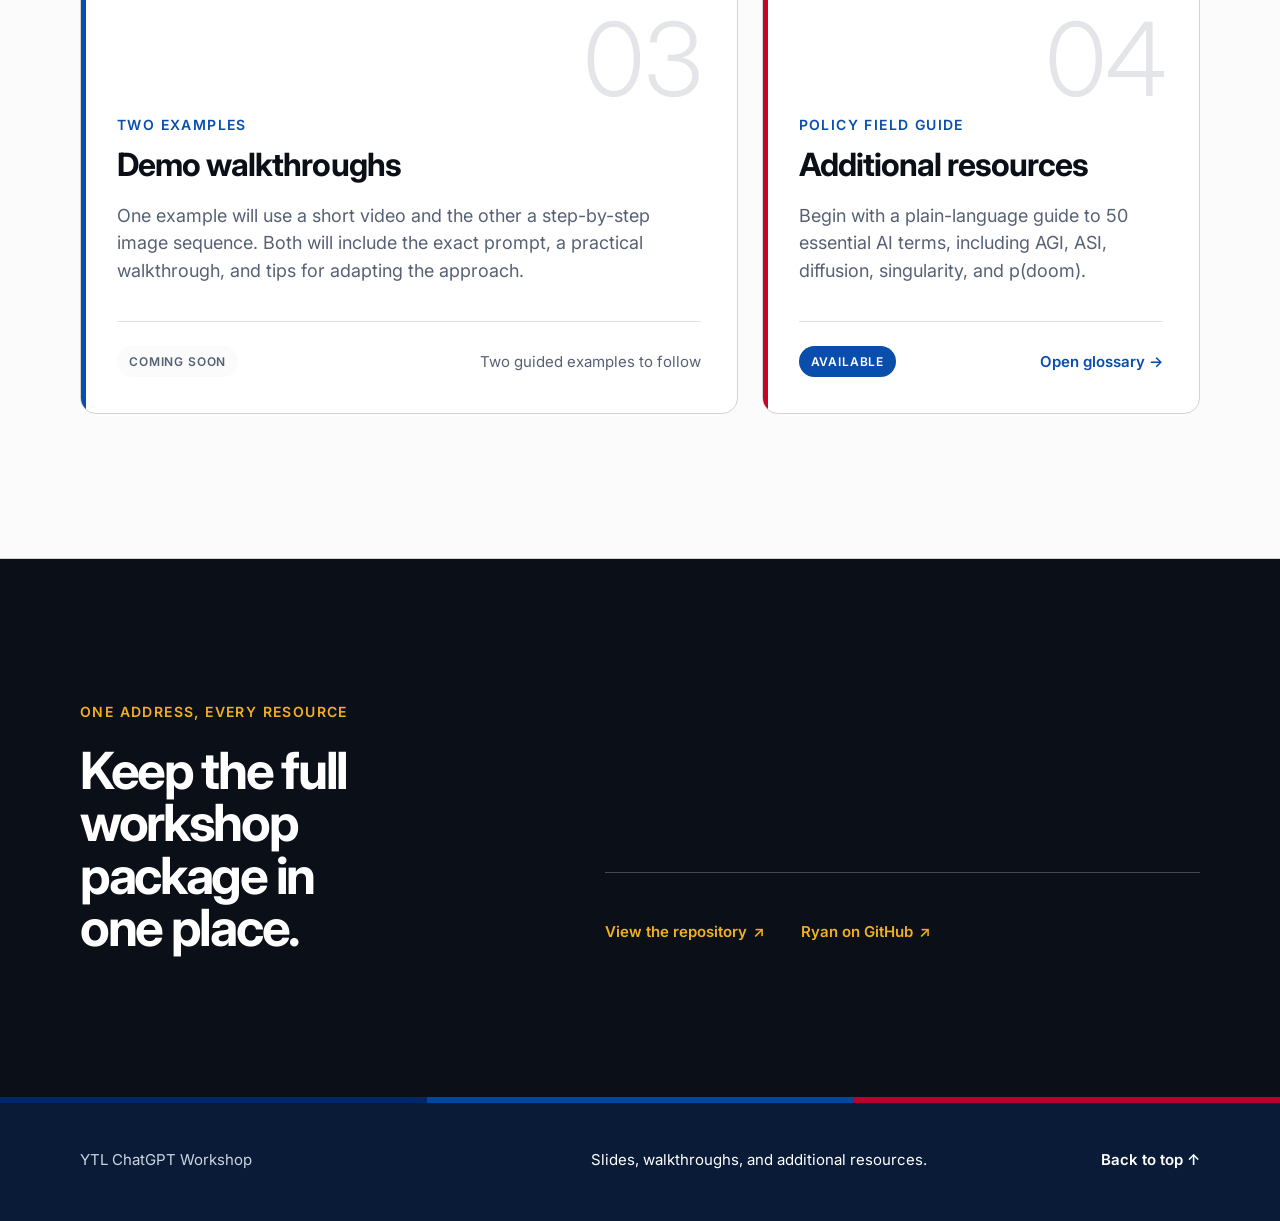
==== commit 4516ac93: "Add AI policy glossary and resource links" ====
--- a/index.html
+++ b/index.html
@@ -38,6 +38,7 @@
       </a>
       <nav aria-label="Primary navigation">
         <a href="#materials">Materials</a>
+        <a href="ai-policy-glossary.html">Glossary</a>
         <a href="#about">About</a>
         <a
           href="https://github.com/kairosiann/ytl-chatgpt-tutorial"
@@ -100,40 +101,46 @@
               </p>
             </div>
             <div class="deliverable-action">
-              <span class="status-label">Coming soon</span>
-              <span class="action-note">Download link to follow</span>
+              <span class="status-label status-label-live">Available</span>
+              <a
+                class="action-link"
+                href="https://www.figma.com/deck/dAGKEps3FXdDntwBfIjSTo"
+                target="_blank"
+                rel="noreferrer"
+              >View in Figma <span aria-hidden="true">↗</span></a>
             </div>
           </article>
 
           <article class="deliverable">
             <p class="deliverable-number">03</p>
             <div class="deliverable-copy">
-              <p class="deliverable-type">Video</p>
-              <h3>Demo walkthrough</h3>
+              <p class="deliverable-type">Two examples</p>
+              <h3>Demo walkthroughs</h3>
               <p>
-                A recorded walkthrough of the workshop demos, organized so each
-                example can be reviewed separately.
+                One example will use a short video and the other a step-by-step
+                image sequence. Both will include the exact prompt, a practical
+                walkthrough, and tips for adapting the approach.
               </p>
             </div>
             <div class="deliverable-action">
               <span class="status-label">Coming soon</span>
-              <span class="action-note">Video link to follow</span>
+              <span class="action-note">Two guided examples to follow</span>
             </div>
           </article>
 
           <article class="deliverable">
             <p class="deliverable-number">04</p>
             <div class="deliverable-copy">
-              <p class="deliverable-type">Reference document</p>
+              <p class="deliverable-type">Policy field guide</p>
               <h3>Additional resources</h3>
               <p>
-                A short document with selected references, setup notes, and
-                suggested next steps after the workshop.
+                Begin with a plain-language guide to 50 essential AI terms,
+                including AGI, ASI, diffusion, singularity, and p(doom).
               </p>
             </div>
             <div class="deliverable-action">
-              <span class="status-label">Coming soon</span>
-              <span class="action-note">Document link to follow</span>
+              <span class="status-label status-label-live">Available</span>
+              <a class="action-link" href="ai-policy-glossary.html">Open glossary <span aria-hidden="true">→</span></a>
             </div>
           </article>
         </div>
@@ -145,14 +152,6 @@
           <h2 id="about-title">Keep the full workshop package in one place.</h2>
         </div>
         <div class="about-copy">
-          <p>
-            Bookmark this page rather than individual files. The links above can
-            be updated without changing the address you share with participants.
-          </p>
-          <p>
-            The underlying repository remains public so the page structure and
-            future updates are easy to inspect.
-          </p>
           <div class="about-links">
             <a
               href="https://github.com/kairosiann/ytl-chatgpt-tutorial"
--- a/styles.css
+++ b/styles.css
@@ -281,6 +281,8 @@
 .status-label { padding: 0.5rem 0.75rem; border-radius: 999px; background: var(--color-surface-subtle); color: var(--color-text-muted); font-size: 0.75rem; font-weight: 600; letter-spacing: 0.07em; text-transform: uppercase; }
 .status-label-live { background: var(--color-blue); color: white; }
 .action-note { color: var(--color-text-muted); font-size: 0.9375rem; }
+.action-link { color: var(--color-blue); font-size: 0.9375rem; font-weight: 600; text-decoration: none; }
+.action-link:hover { text-decoration: underline; text-underline-offset: 5px; }
 
 .about {
   display: grid;
@@ -294,9 +296,8 @@
 .about .eyebrow { color: var(--color-gold); }
 .about h2 { color: white; }
 .about-heading h2 { max-width: 620px; }
-.about-copy { padding-top: var(--space-5); border-top: 1px solid rgba(255, 255, 255, 0.24); }
-.about-copy > p { max-width: 680px; margin: 0 0 var(--space-4); color: #d8dde7; font-size: 1.125rem; line-height: 1.65; }
-.about-links { display: flex; flex-wrap: wrap; gap: var(--space-5); margin-top: var(--space-5); }
+.about-copy { align-self: end; padding-top: var(--space-5); border-top: 1px solid rgba(255, 255, 255, 0.24); }
+.about-links { display: flex; flex-wrap: wrap; gap: var(--space-5); }
 .about-links a { color: var(--color-gold); }
 
 footer {
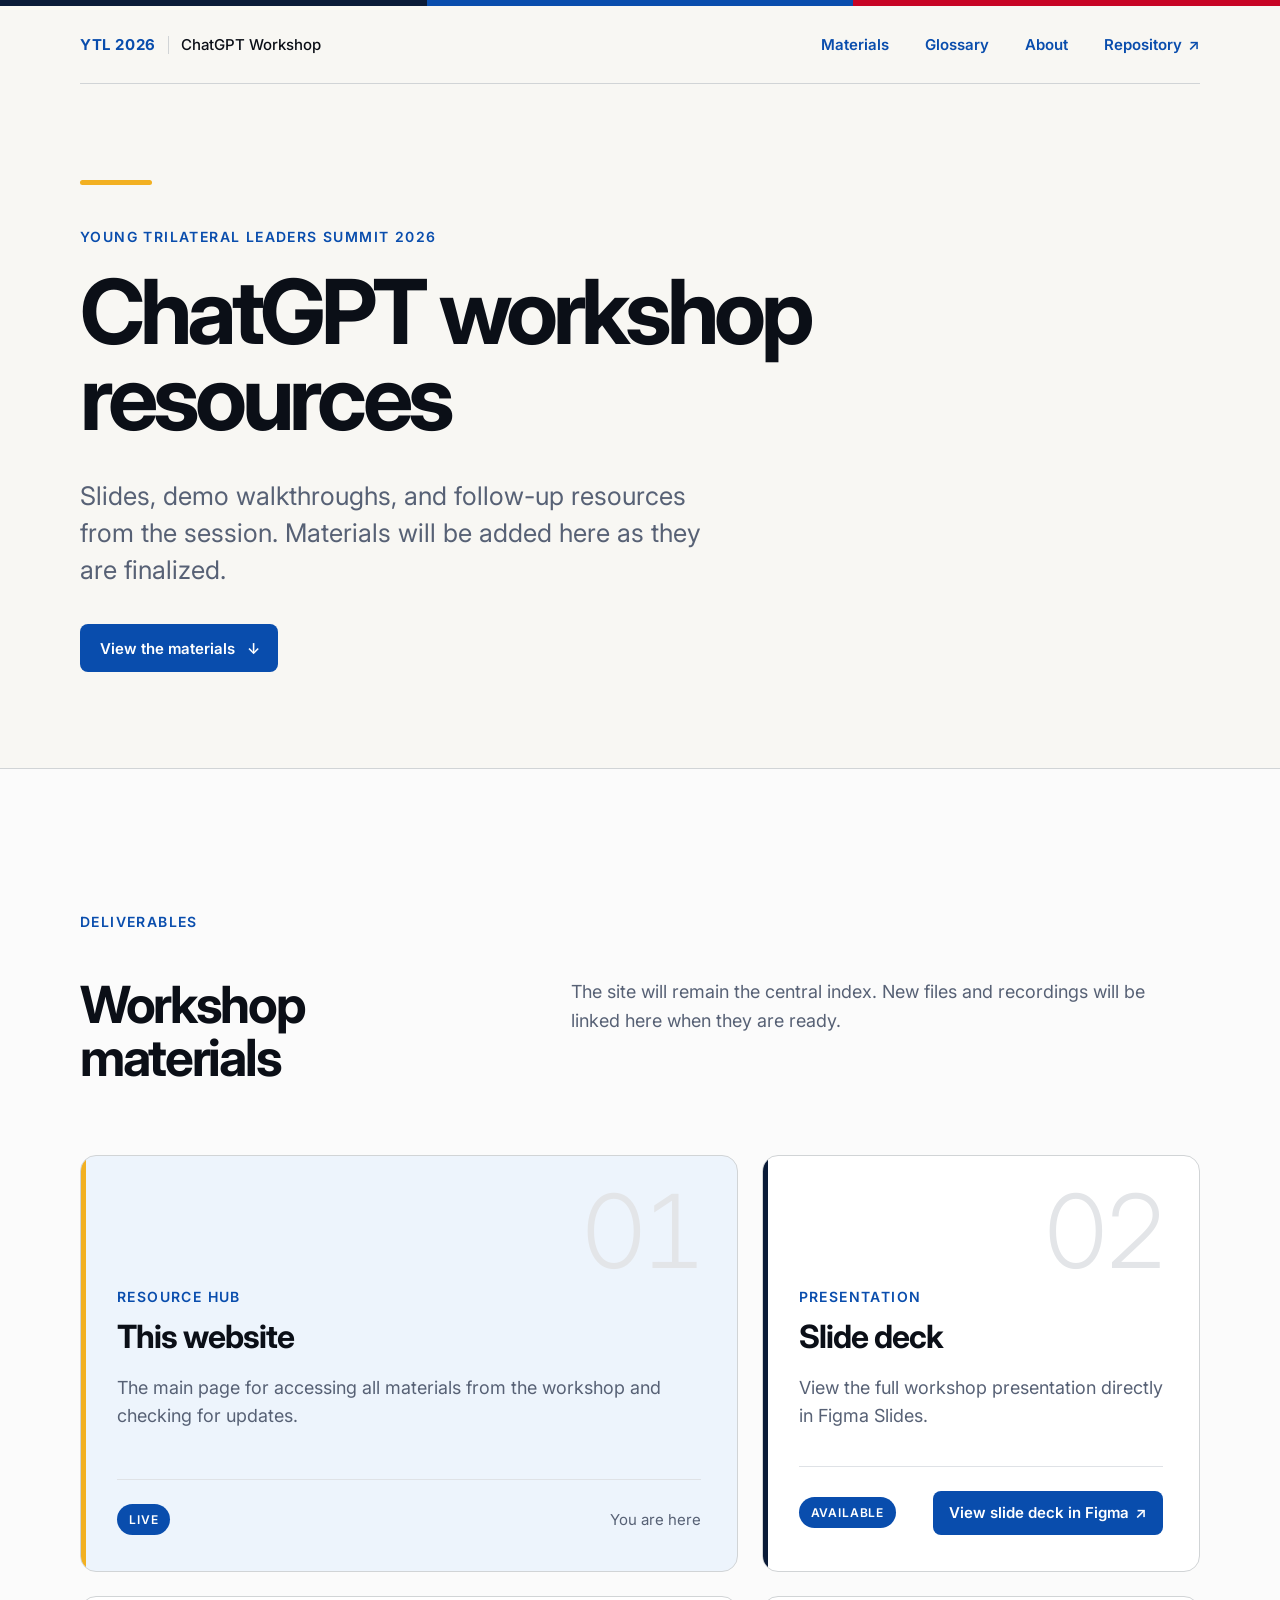
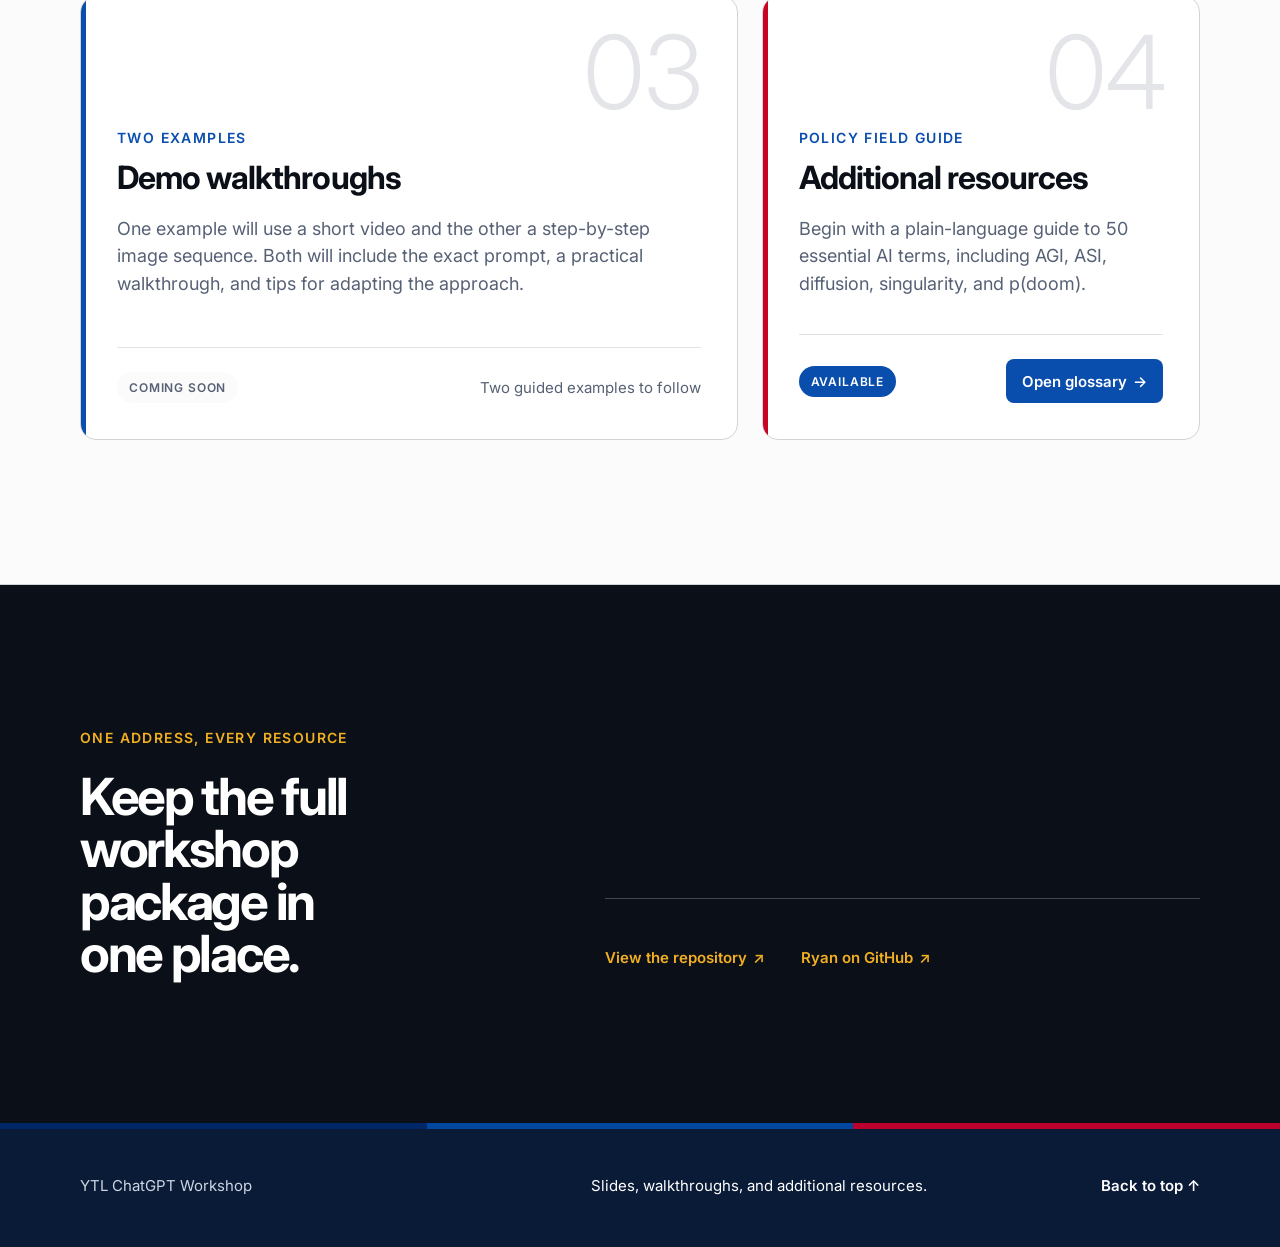
==== commit a0191dbb: "Make Figma presentation link prominent" ====
--- a/index.html
+++ b/index.html
@@ -21,7 +21,7 @@
       href="https://fonts.googleapis.com/css2?family=Inter:wght@300;400;500;600;700&display=swap"
       rel="stylesheet"
     />
-    <link rel="stylesheet" href="styles.css" />
+    <link rel="stylesheet" href="styles.css?v=20260820-2" />
   </head>
   <body>
     <a class="skip-link" href="#materials">Skip to materials</a>
@@ -96,8 +96,7 @@
               <p class="deliverable-type">Presentation</p>
               <h3>Slide deck</h3>
               <p>
-                The full presentation deck from the workshop, provided as a
-                downloadable file.
+                View the full workshop presentation directly in Figma Slides.
               </p>
             </div>
             <div class="deliverable-action">
@@ -107,7 +106,7 @@
                 href="https://www.figma.com/deck/dAGKEps3FXdDntwBfIjSTo"
                 target="_blank"
                 rel="noreferrer"
-              >View in Figma <span aria-hidden="true">↗</span></a>
+              >View slide deck in Figma <span aria-hidden="true">↗</span></a>
             </div>
           </article>
 
--- a/styles.css
+++ b/styles.css
@@ -281,8 +281,23 @@
 .status-label { padding: 0.5rem 0.75rem; border-radius: 999px; background: var(--color-surface-subtle); color: var(--color-text-muted); font-size: 0.75rem; font-weight: 600; letter-spacing: 0.07em; text-transform: uppercase; }
 .status-label-live { background: var(--color-blue); color: white; }
 .action-note { color: var(--color-text-muted); font-size: 0.9375rem; }
-.action-link { color: var(--color-blue); font-size: 0.9375rem; font-weight: 600; text-decoration: none; }
-.action-link:hover { text-decoration: underline; text-underline-offset: 5px; }
+.action-link {
+  display: inline-flex;
+  min-height: 44px;
+  align-items: center;
+  gap: var(--space-1);
+  padding: 0 1rem;
+  border-radius: 8px;
+  background: var(--color-blue);
+  color: white;
+  font-size: 0.9375rem;
+  font-weight: 600;
+  text-decoration: none;
+  transition-property: background-color, scale;
+  transition-duration: 180ms;
+}
+.action-link:hover { background: var(--color-navy); }
+.action-link:active { scale: 0.96; }
 
 .about {
   display: grid;
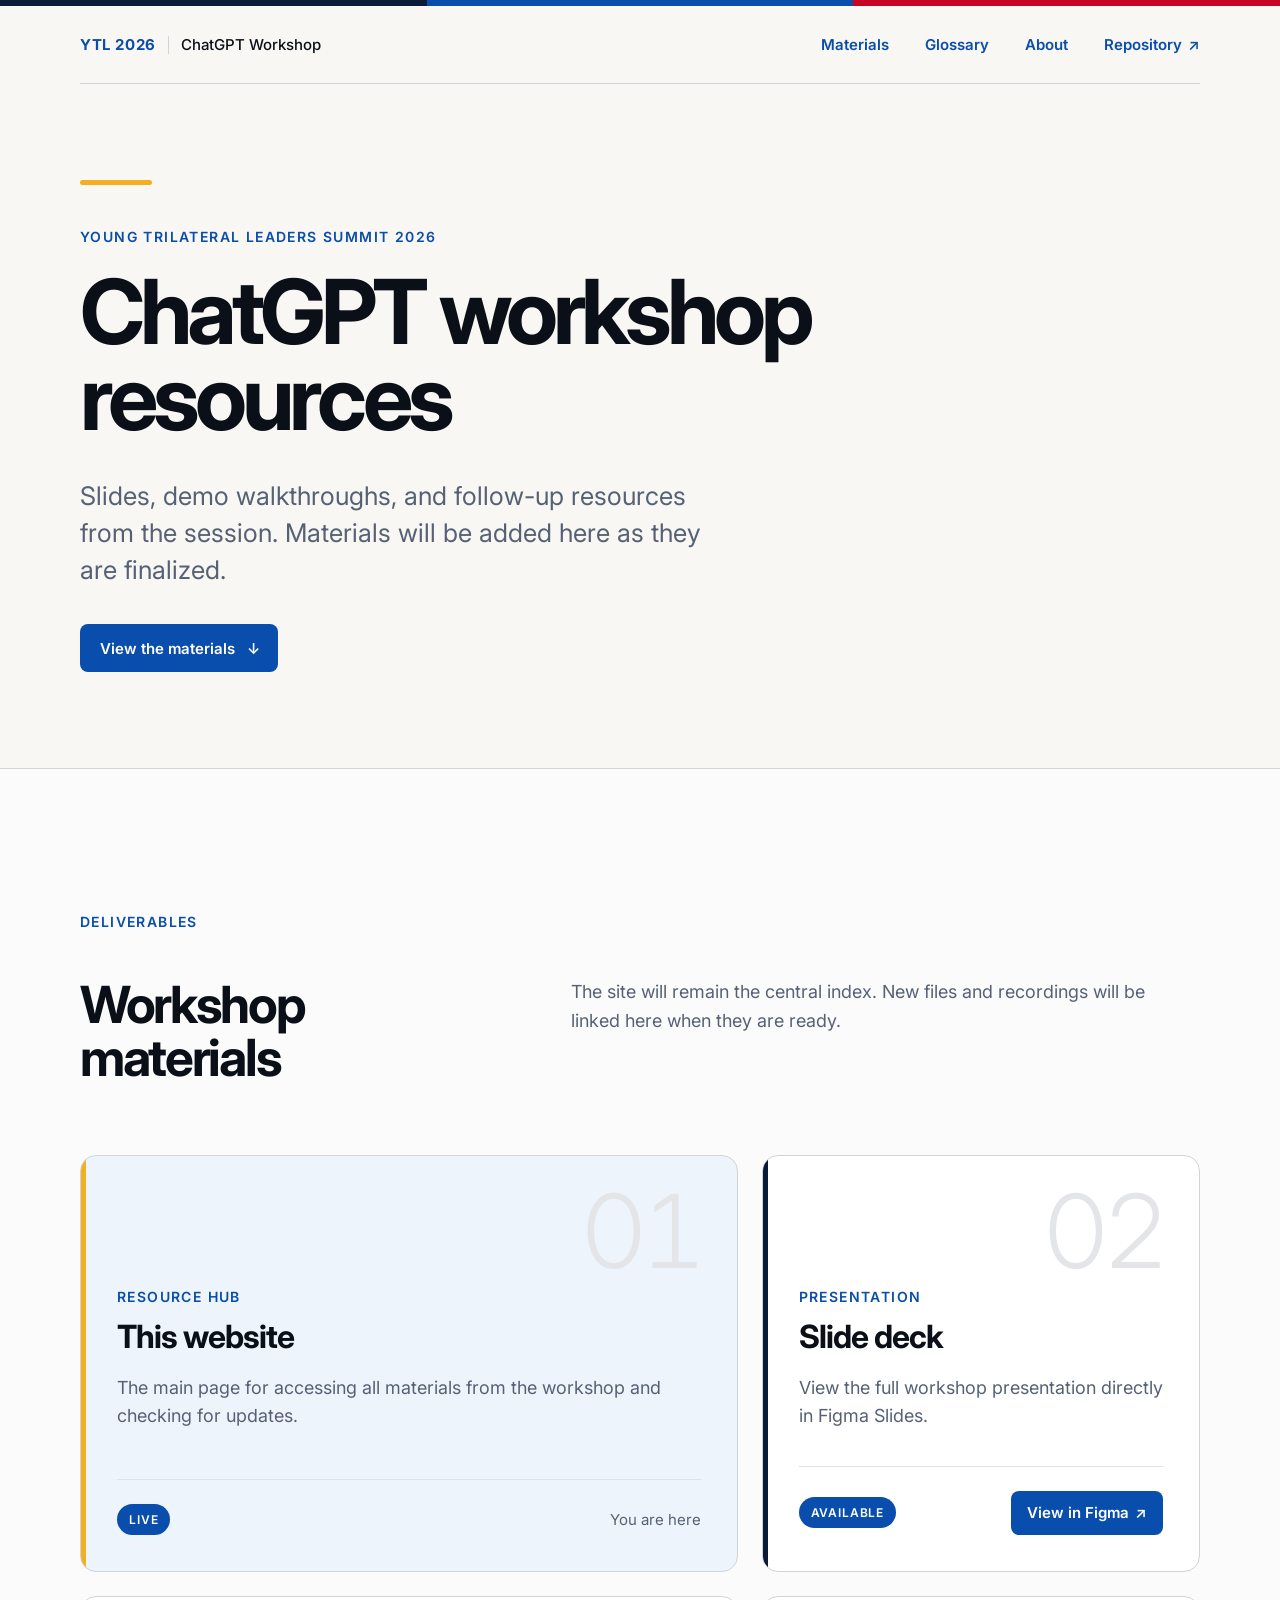
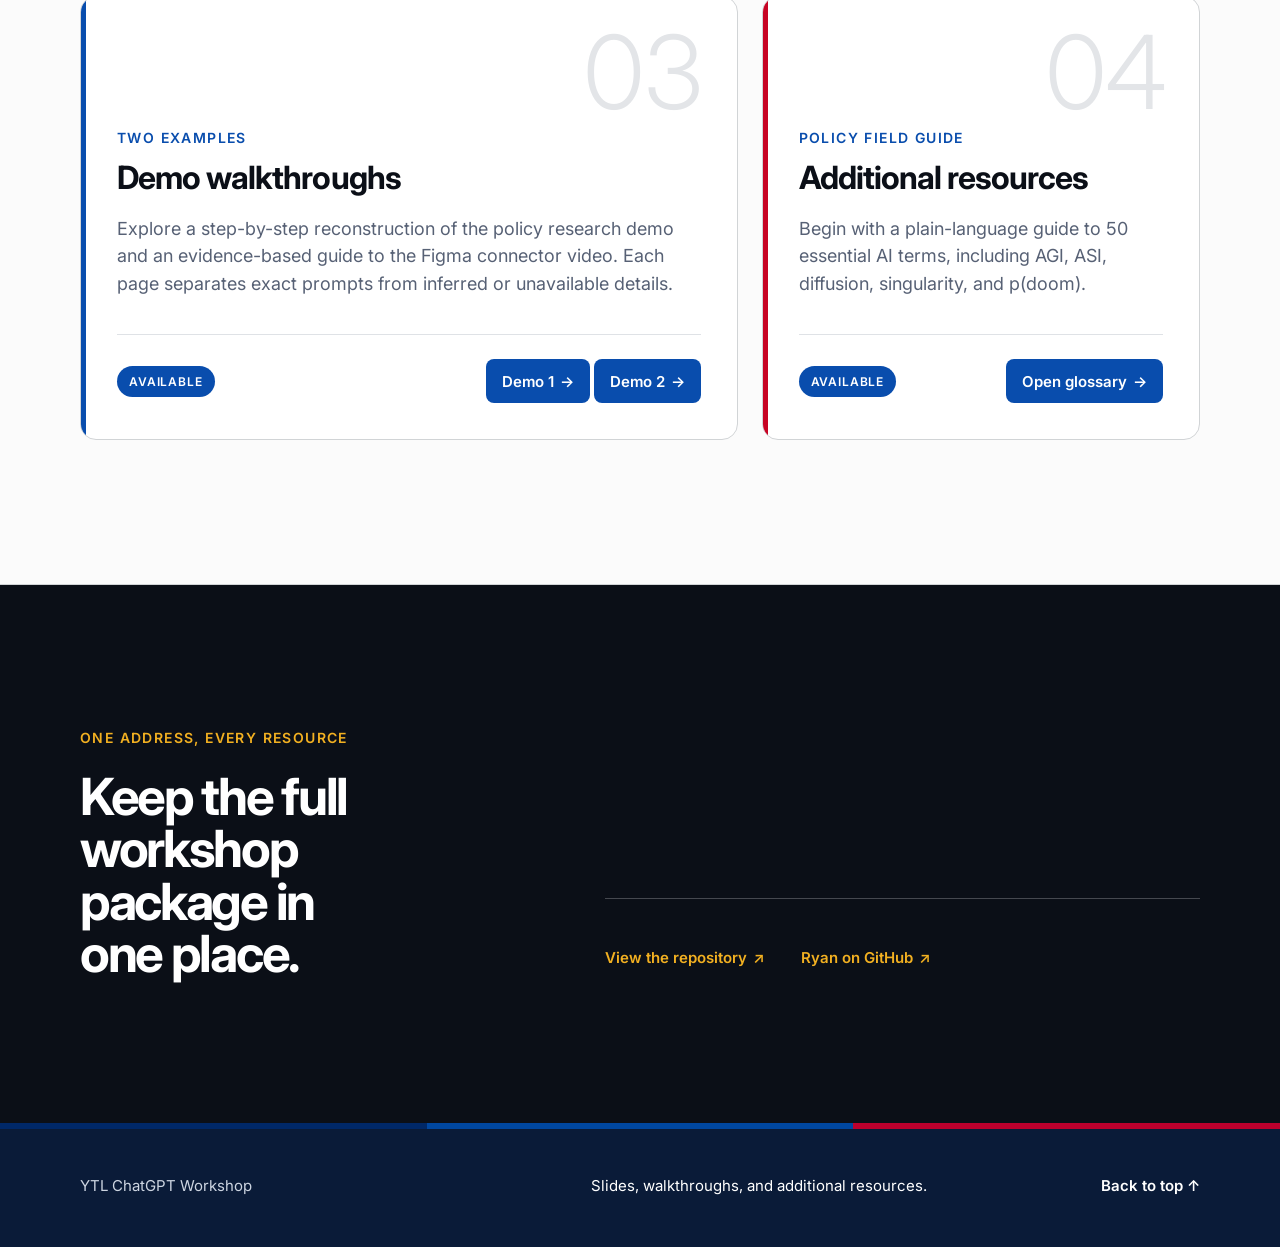
==== commit b7ae747b: "Shorten Figma button label" ====
--- a/index.html
+++ b/index.html
@@ -106,7 +106,7 @@
                 href="https://www.figma.com/deck/dAGKEps3FXdDntwBfIjSTo"
                 target="_blank"
                 rel="noreferrer"
-              >View slide deck in Figma <span aria-hidden="true">↗</span></a>
+              >View in Figma <span aria-hidden="true">↗</span></a>
             </div>
           </article>
 
@@ -116,14 +116,17 @@
               <p class="deliverable-type">Two examples</p>
               <h3>Demo walkthroughs</h3>
               <p>
-                One example will use a short video and the other a step-by-step
-                image sequence. Both will include the exact prompt, a practical
-                walkthrough, and tips for adapting the approach.
+                Explore a step-by-step reconstruction of the policy research demo
+                and an evidence-based guide to the Figma connector video. Each page
+                separates exact prompts from inferred or unavailable details.
               </p>
             </div>
             <div class="deliverable-action">
-              <span class="status-label">Coming soon</span>
-              <span class="action-note">Two guided examples to follow</span>
+              <span class="status-label status-label-live">Available</span>
+              <div class="action-links" aria-label="Demo walkthroughs">
+                <a class="action-link action-link-secondary" href="demo-1-walkthrough.html">Demo 1 <span aria-hidden="true">→</span></a>
+                <a class="action-link" href="demo-2-walkthrough.html">Demo 2 <span aria-hidden="true">→</span></a>
+              </div>
             </div>
           </article>
 
